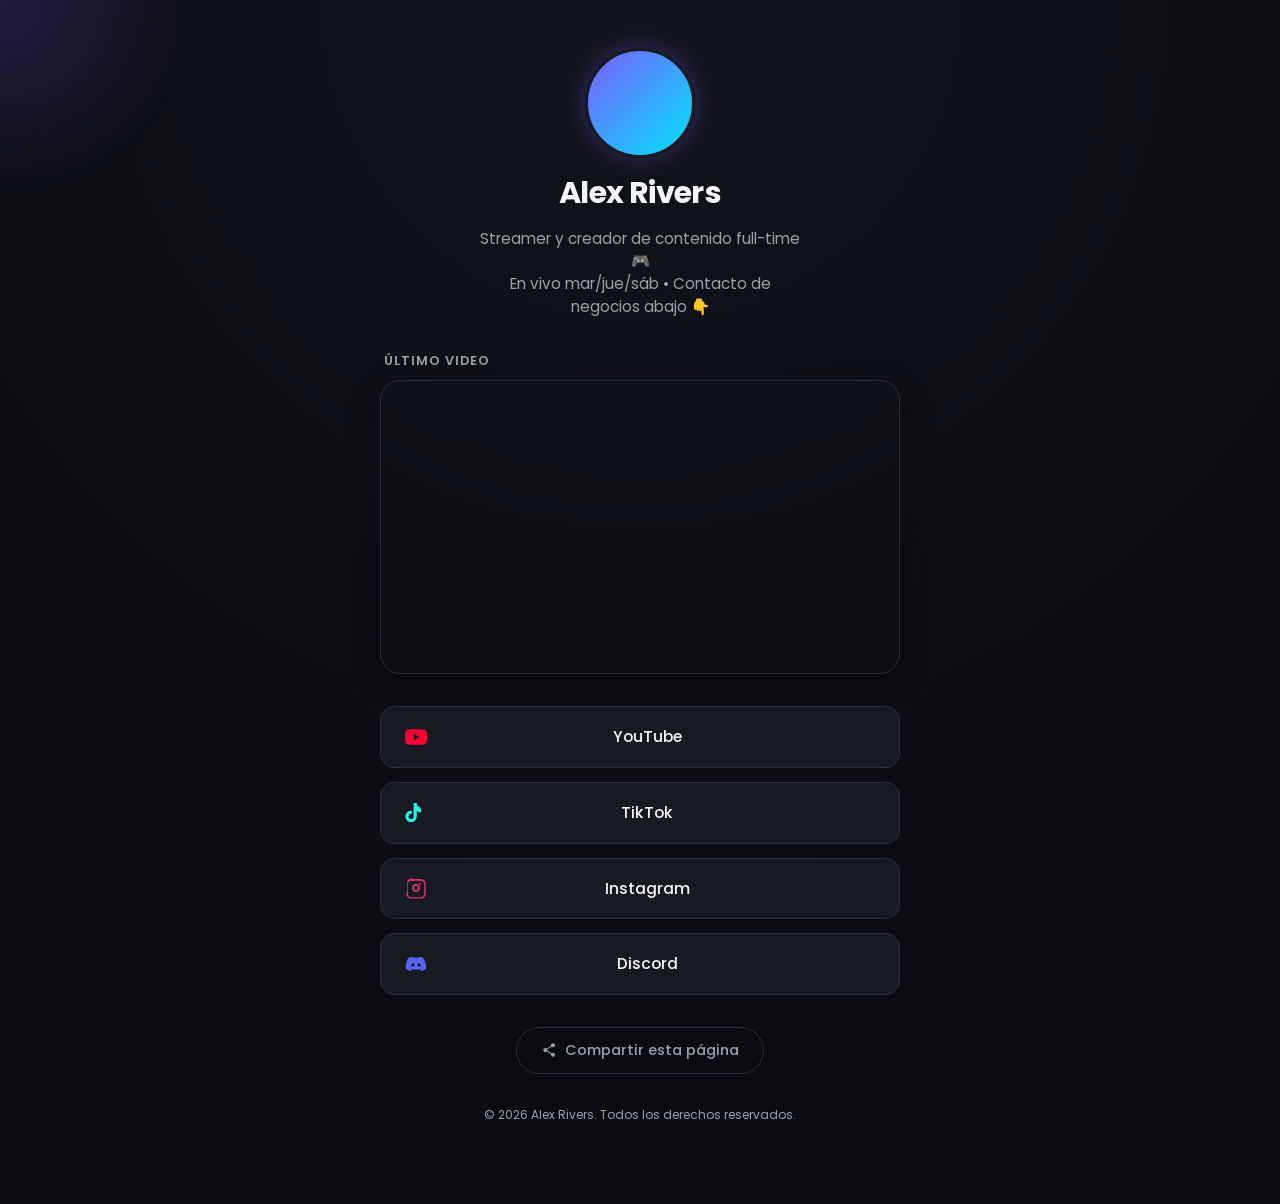
==== index.html @ 9f628b4d "Add files via upload" ====
<!DOCTYPE html>
<html lang="es">
<head>
  <meta charset="UTF-8">
  <meta name="viewport" content="width=device-width, initial-scale=1.0">
  <title>Alex Rivers | Links</title>

  <!-- Google Font: Poppins -->
  <link rel="preconnect" href="https://fonts.googleapis.com">
  <link rel="preconnect" href="https://fonts.gstatic.com" crossorigin>
  <link href="https://fonts.googleapis.com/css2?family=Poppins:wght@400;500;600;700&display=swap" rel="stylesheet">

  <link rel="stylesheet" href="style.css">
</head>
<body>

  <main class="page">
    <div class="glow-cursor" id="glowCursor"></div>

    <div class="container">

      <!-- ===== HEADER ===== -->
      <header class="profile">
        <!-- CAMBIAR: reemplazá el background-image de esta clase en el CSS (.profile-pic)
             o cambiá este div por <img src="tu-foto.jpg" alt="Alex Rivers"> -->
        <div class="profile-pic" role="img" aria-label="Foto de perfil"></div>

        <h1 class="username">Alex Rivers</h1>

        <p class="bio">
          Streamer y creador de contenido full-time 🎮 <br>
          En vivo mar/jue/sáb • Contacto de negocios abajo 👇
        </p>
      </header>

      <!-- ===== VIDEO DESTACADO ===== -->
      <section class="featured" aria-label="Video destacado">
        <h2 class="section-label">Último video</h2>
        <div class="video-wrapper">
          <!-- CAMBIAR: reemplazá el src por la URL real de YouTube embed,
               ej: https://www.youtube.com/embed/ID_DEL_VIDEO -->
          <iframe
            src="https://www.youtube.com/embed/dQw4w9WgXcQ"
            title="Video destacado"
            frameborder="0"
            allow="accelerometer; autoplay; clipboard-write; encrypted-media; gyroscope; picture-in-picture"
            allowfullscreen>
          </iframe>
        </div>
      </section>

      <!-- ===== BOTONES DE REDES SOCIALES ===== -->
      <nav class="links" aria-label="Redes sociales">

        <!-- CAMBIAR: reemplazá href="#" por las URLs reales de cada perfil -->
        <a href="#" class="link-btn link-youtube" target="_blank" rel="noopener noreferrer">
          <span class="icon">
            <svg viewBox="0 0 24 24" fill="currentColor"><path d="M23.5 6.2a3 3 0 0 0-2.1-2.1C19.5 3.5 12 3.5 12 3.5s-7.5 0-9.4.6A3 3 0 0 0 .5 6.2 31 31 0 0 0 0 12a31 31 0 0 0 .5 5.8 3 3 0 0 0 2.1 2.1c1.9.6 9.4.6 9.4.6s7.5 0 9.4-.6a3 3 0 0 0 2.1-2.1A31 31 0 0 0 24 12a31 31 0 0 0-.5-5.8ZM9.6 15.6V8.4L15.8 12l-6.2 3.6Z"/></svg>
          </span>
          <span class="link-text">YouTube</span>
        </a>

        <a href="#" class="link-btn link-tiktok" target="_blank" rel="noopener noreferrer">
          <span class="icon">
            <svg viewBox="0 0 24 24" fill="currentColor"><path d="M16.6 5.8a4.6 4.6 0 0 1-3.8-4.6h-3.4v14.6a2.8 2.8 0 1 1-2-2.7V9.7a6.2 6.2 0 1 0 5.4 6.1V9.9a7.9 7.9 0 0 0 4.6 1.5V8a4.6 4.6 0 0 1-.8-2.2Z"/></svg>
          </span>
          <span class="link-text">TikTok</span>
        </a>

        <a href="#" class="link-btn link-instagram" target="_blank" rel="noopener noreferrer">
          <span class="icon">
            <svg viewBox="0 0 24 24" fill="currentColor"><path d="M12 2.2c3.2 0 3.6 0 4.9.1 1.2.05 2.1.25 2.6.45.65.25 1.1.55 1.6 1.05.5.5.8.95 1.05 1.6.2.5.4 1.4.45 2.6.1 1.3.1 1.7.1 4.9s0 3.6-.1 4.9c-.05 1.2-.25 2.1-.45 2.6-.25.65-.55 1.1-1.05 1.6-.5.5-.95.8-1.6 1.05-.5.2-1.4.4-2.6.45-1.3.1-1.7.1-4.9.1s-3.6 0-4.9-.1c-1.2-.05-2.1-.25-2.6-.45-.65-.25-1.1-.55-1.6-1.05-.5-.5-.8-.95-1.05-1.6-.2-.5-.4-1.4-.45-2.6C2.2 15.6 2.2 15.2 2.2 12s0-3.6.1-4.9c.05-1.2.25-2.1.45-2.6.25-.65.55-1.1 1.05-1.6.5-.5.95-.8 1.6-1.05.5-.2 1.4-.4 2.6-.45C8.4 2.2 8.8 2.2 12 2.2Zm0 1.8c-3.15 0-3.52 0-4.76.1-1 .05-1.55.2-1.9.35-.48.18-.82.4-1.18.76-.36.36-.58.7-.76 1.18-.15.35-.3.9-.35 1.9-.1 1.24-.1 1.61-.1 4.76s0 3.52.1 4.76c.05 1 .2 1.55.35 1.9.18.48.4.82.76 1.18.36.36.7.58 1.18.76.35.15.9.3 1.9.35 1.24.1 1.61.1 4.76.1s3.52 0 4.76-.1c1-.05 1.55-.2 1.9-.35.48-.18.82-.4 1.18-.76.36-.36.58-.7.76-1.18.15-.35.3-.9.35-1.9.1-1.24.1-1.61.1-4.76s0-3.52-.1-4.76c-.05-1-.2-1.55-.35-1.9a3.1 3.1 0 0 0-.76-1.18 3.1 3.1 0 0 0-1.18-.76c-.35-.15-.9-.3-1.9-.35C15.52 4 15.15 4 12 4Zm0 3.7a4.3 4.3 0 1 1 0 8.6 4.3 4.3 0 0 1 0-8.6Zm0 1.8a2.5 2.5 0 1 0 0 5 2.5 2.5 0 0 0 0-5Zm5.5-2a1 1 0 1 1-2 0 1 1 0 0 1 2 0Z"/></svg>
          </span>
          <span class="link-text">Instagram</span>
        </a>

        <a href="#" class="link-btn link-discord" target="_blank" rel="noopener noreferrer">
          <span class="icon">
            <svg viewBox="0 0 24 24" fill="currentColor"><path d="M20.3 5.3A18 18 0 0 0 15.9 4c-.2.4-.4.9-.6 1.3a16.6 16.6 0 0 0-6.6 0A9 9 0 0 0 8.1 4a18 18 0 0 0-4.4 1.3C1.2 9.4.6 13.4 1 17.3a18.1 18.1 0 0 0 5.5 2.7c.4-.6.8-1.3 1.1-2a11.7 11.7 0 0 1-1.8-.9l.4-.3a12.9 12.9 0 0 0 11.6 0l.4.3c-.6.3-1.2.6-1.8.9.3.7.7 1.4 1.1 2a18 18 0 0 0 5.5-2.7c.5-4.5-.7-8.5-3.7-12ZM8.7 14.8c-.9 0-1.6-.8-1.6-1.8s.7-1.8 1.6-1.8 1.6.8 1.6 1.8-.7 1.8-1.6 1.8Zm6.6 0c-.9 0-1.6-.8-1.6-1.8s.7-1.8 1.6-1.8 1.6.8 1.6 1.8-.7 1.8-1.6 1.8Z"/></svg>
          </span>
          <span class="link-text">Discord</span>
        </a>

        <!-- CAMBIAR: duplicá un bloque .link-btn para agregar más plataformas
             (Twitch, Twitter/X, Kick, etc.) -->

      </nav>

      <!-- ===== BOTÓN DE COMPARTIR ===== -->
      <button id="shareBtn" class="share-btn" type="button">
        <span class="icon">
          <svg viewBox="0 0 24 24" fill="currentColor"><path d="M18 16.1c-.8 0-1.4.3-2 .8l-6.6-3.9c.1-.3.1-.6.1-1s0-.7-.1-1L16 7.1c.5.5 1.2.8 2 .8a3 3 0 1 0-3-3c0 .3 0 .7.1 1L8.5 9.8a3 3 0 1 0 0 4.4l6.6 3.9c0 .3-.1.6-.1.9a3 3 0 1 0 3-3Z"/></svg>
        </span>
        Compartir esta página
      </button>

      <!-- Mensaje de confirmación (toast), se muestra con JS -->
      <div id="toast" class="toast" role="status" aria-live="polite">¡Enlace copiado! 🔗</div>

      <footer class="footer">
        <p>&copy; <span id="year"></span> Alex Rivers. Todos los derechos reservados.</p>
      </footer>

    </div>
  </main>

  <script src="script.js"></script>
</body>
</html>
---- style.css ----
/* =========================================
   1. RESET Y BASE
   ========================================= */
* {
  margin: 0;
  padding: 0;
  box-sizing: border-box;
}

:root {
  /* CAMBIAR: paleta de colores principal — editá esto para retemátizar toda la página */
  --bg-color: #0d0f14;
  --bg-gradient-1: #12141c;
  --bg-gradient-2: #0a0c11;
  --surface: #171a23;
  --surface-hover: #1e222e;
  --border-color: #2a2e3a;

  --text-primary: #f5f6fa;
  --text-secondary: #9aa0ae;

  --accent: #7c5cff;       /* acento principal (glow, botones, links) */
  --accent-2: #00e5ff;     /* acento secundario para gradientes */

  --youtube: #ff0033;
  --tiktok: #25f4ee;
  --instagram: #e1306c;
  --discord: #5865f2;

  --radius-lg: 20px;
  --radius-md: 14px;
  --radius-full: 999px;

  --shadow-glow: 0 0 25px rgba(124, 92, 255, 0.35);
}

body {
  font-family: 'Poppins', -apple-system, BlinkMacSystemFont, sans-serif;
  background: radial-gradient(circle at top, var(--bg-gradient-1), var(--bg-gradient-2) 70%);
  color: var(--text-primary);
  min-height: 100vh;
  line-height: 1.5;
  -webkit-font-smoothing: antialiased;
}

/* =========================================
   2. LAYOUT
   ========================================= */
.page {
  position: relative;
  display: flex;
  justify-content: center;
  padding: 48px 16px 80px;
  overflow-x: hidden;
}

.container {
  width: 100%;
  max-width: 480px;
  display: flex;
  flex-direction: column;
  align-items: center;
  gap: 32px;
  z-index: 1;
}

/* Glow suave que sigue al mouse (escritorio) — creado en JS */
.glow-cursor {
  position: fixed;
  top: 0;
  left: 0;
  width: 400px;
  height: 400px;
  border-radius: 50%;
  background: radial-gradient(circle, rgba(124, 92, 255, 0.18), transparent 70%);
  pointer-events: none;
  transform: translate(-50%, -50%);
  transition: opacity 0.3s ease;
  z-index: 0;
}

/* =========================================
   3. HEADER / PERFIL
   ========================================= */
.profile {
  display: flex;
  flex-direction: column;
  align-items: center;
  text-align: center;
  gap: 12px;
}

.profile-pic {
  width: 110px;
  height: 110px;
  border-radius: 50%;
  /* CAMBIAR: reemplazar por background-image: url('tu-foto.jpg'); background-size: cover; */
  background: linear-gradient(135deg, var(--accent), var(--accent-2));
  background-size: cover;
  background-position: center;
  border: 3px solid var(--surface);
  box-shadow: var(--shadow-glow);
}

.username {
  font-size: 1.6rem;
  font-weight: 700;
  letter-spacing: -0.02em;
}

.bio {
  color: var(--text-secondary);
  font-size: 0.95rem;
  max-width: 320px;
}

/* =========================================
   4. VIDEO DESTACADO
   ========================================= */
.featured {
  width: 100%;
  display: flex;
  flex-direction: column;
  gap: 10px;
}

.section-label {
  font-size: 0.8rem;
  font-weight: 600;
  text-transform: uppercase;
  letter-spacing: 0.08em;
  color: var(--text-secondary);
  padding-left: 4px;
}

.video-wrapper {
  position: relative;
  width: 100%;
  padding-top: 56.25%; /* relación de aspecto 16:9 */
  border-radius: var(--radius-lg);
  overflow: hidden;
  border: 1px solid var(--border-color);
  box-shadow: 0 10px 30px rgba(0, 0, 0, 0.4);
}

.video-wrapper iframe {
  position: absolute;
  top: 0;
  left: 0;
  width: 100%;
  height: 100%;
  border: 0;
}

/* =========================================
   5. BOTONES DE LINKS
   ========================================= */
.links {
  width: 100%;
  display: flex;
  flex-direction: column;
  gap: 14px;
}

.link-btn {
  position: relative;
  display: flex;
  align-items: center;
  gap: 14px;
  width: 100%;
  padding: 16px 20px;
  background: var(--surface);
  border: 1px solid var(--border-color);
  border-radius: var(--radius-md);
  color: var(--text-primary);
  text-decoration: none;
  font-weight: 500;
  font-size: 0.98rem;
  overflow: hidden;
  transition: transform 0.25s ease, box-shadow 0.25s ease, background 0.25s ease, border-color 0.25s ease;
}

.link-btn .icon {
  width: 22px;
  height: 22px;
  flex-shrink: 0;
  display: flex;
}

.link-btn .icon svg {
  width: 100%;
  height: 100%;
}

.link-text {
  flex: 1;
  text-align: center;
  margin-right: 22px; /* compensa el ancho del ícono para centrar el texto */
}

/* Animación al pasar el mouse: elevación, escala y glow */
.link-btn:hover,
.link-btn:focus-visible {
  transform: translateY(-3px) scale(1.02);
  background: var(--surface-hover);
}

/* Colores por plataforma al hacer hover — CAMBIAR los valores hex en :root arriba */
.link-youtube:hover   { border-color: var(--youtube);   box-shadow: 0 0 20px rgba(255, 0, 51, 0.35); }
.link-tiktok:hover    { border-color: var(--tiktok);    box-shadow: 0 0 20px rgba(37, 244, 238, 0.3); }
.link-instagram:hover { border-color: var(--instagram); box-shadow: 0 0 20px rgba(225, 48, 108, 0.35); }
.link-discord:hover   { border-color: var(--discord);   box-shadow: 0 0 20px rgba(88, 101, 242, 0.35); }

.link-youtube   .icon { color: var(--youtube); }
.link-tiktok    .icon { color: var(--tiktok); }
.link-instagram .icon { color: var(--instagram); }
.link-discord   .icon { color: var(--discord); }

/* =========================================
   6. BOTÓN DE COMPARTIR
   ========================================= */
.share-btn {
  display: flex;
  align-items: center;
  justify-content: center;
  gap: 8px;
  padding: 12px 24px;
  background: transparent;
  border: 1px solid var(--border-color);
  border-radius: var(--radius-full);
  color: var(--text-secondary);
  font-family: inherit;
  font-size: 0.9rem;
  font-weight: 500;
  cursor: pointer;
  transition: all 0.25s ease;
}

.share-btn .icon {
  width: 16px;
  height: 16px;
}

.share-btn:hover {
  color: var(--text-primary);
  border-color: var(--accent);
  box-shadow: 0 0 15px rgba(124, 92, 255, 0.25);
  transform: scale(1.03);
}

.share-btn:active {
  transform: scale(0.97);
}

/* =========================================
   7. TOAST (confirmación de copiado)
   ========================================= */
.toast {
  position: fixed;
  bottom: 24px;
  left: 50%;
  transform: translateX(-50%) translateY(20px);
  background: var(--accent);
  color: #fff;
  padding: 12px 22px;
  border-radius: var(--radius-full);
  font-size: 0.9rem;
  font-weight: 500;
  opacity: 0;
  pointer-events: none;
  transition: opacity 0.3s ease, transform 0.3s ease;
  box-shadow: var(--shadow-glow);
  z-index: 10;
}

.toast.show {
  opacity: 1;
  transform: translateX(-50%) translateY(0);
}

/* =========================================
   8. FOOTER
   ========================================= */
.footer {
  color: var(--text-secondary);
  font-size: 0.75rem;
  text-align: center;
}

/* =========================================
   9. RESPONSIVE — mejoras para escritorio
   ========================================= */
@media (min-width: 640px) {
  .container {
    max-width: 520px;
  }

  .username {
    font-size: 1.9rem;
  }

  .link-btn {
    padding: 18px 24px;
  }
}

/* Reducir animaciones para usuarios que lo prefieran */
@media (prefers-reduced-motion: reduce) {
  * {
    transition: none !important;
  }
}
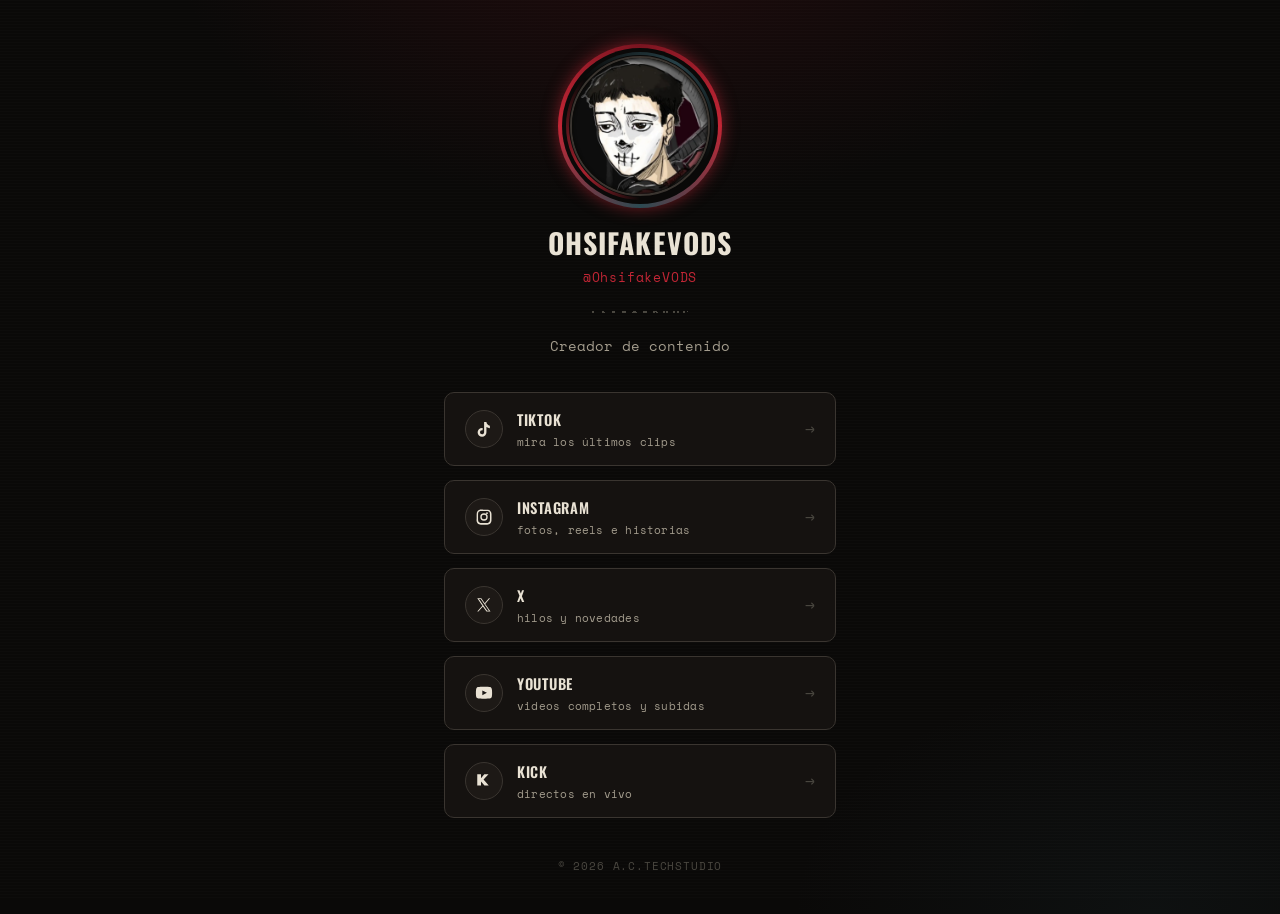
==== commit ac0d05ba: "Add files via upload" ====
--- a/index.html
+++ b/index.html
@@ -1,109 +1,103 @@
 <!DOCTYPE html>
 <html lang="es">
 <head>
-  <meta charset="UTF-8">
-  <meta name="viewport" content="width=device-width, initial-scale=1.0">
-  <title>Alex Rivers | Links</title>
-
-  <!-- Google Font: Poppins -->
-  <link rel="preconnect" href="https://fonts.googleapis.com">
-  <link rel="preconnect" href="https://fonts.gstatic.com" crossorigin>
-  <link href="https://fonts.googleapis.com/css2?family=Poppins:wght@400;500;600;700&display=swap" rel="stylesheet">
-
-  <link rel="stylesheet" href="style.css">
+<meta charset="UTF-8">
+<meta name="viewport" content="width=device-width, initial-scale=1.0">
+<title>Creador — Enlaces</title>
+<link rel="preconnect" href="https://fonts.googleapis.com">
+<link rel="preconnect" href="https://fonts.gstatic.com" crossorigin>
+<link href="https://fonts.googleapis.com/css2?family=Oswald:wght@500;600;700&family=Space+Mono:wght@400;700&display=swap" rel="stylesheet">
+<link rel="stylesheet" href="styles.css">
 </head>
 <body>
 
-  <main class="page">
-    <div class="glow-cursor" id="glowCursor"></div>
+<div class="page">
 
-    <div class="container">
+  <div class="avatar-wrap">
+    <div class="avatar-ring"></div>
+    <div class="avatar-ring avatar-ring--reverse"></div>
+    <div class="avatar">
+      <!-- LOGO: reemplaza logo.jpg por el nombre/ruta de tu propia imagen -->
+      <img src="descarga.jpg" alt="Logo de perfil">
+    </div>
+  </div>
 
-      <!-- ===== HEADER ===== -->
-      <header class="profile">
-        <!-- CAMBIAR: reemplazá el background-image de esta clase en el CSS (.profile-pic)
-             o cambiá este div por <img src="tu-foto.jpg" alt="Alex Rivers"> -->
-        <div class="profile-pic" role="img" aria-label="Foto de perfil"></div>
+  <h1 class="name">OhsifakeVODS</h1>
+  <p class="handle">@OhsifakeVODS</p>
 
-        <h1 class="username">Alex Rivers</h1>
+  <div class="stitch-divider"></div>
 
-        <p class="bio">
-          Streamer y creador de contenido full-time 🎮 <br>
-          En vivo mar/jue/sáb • Contacto de negocios abajo 👇
-        </p>
-      </header>
+  <!-- EDITA AQUÍ EL TEXTO DE TU BIO -->
+  <p class="bio">Creador de contenido </p>
 
-      <!-- ===== VIDEO DESTACADO ===== -->
-      <section class="featured" aria-label="Video destacado">
-        <h2 class="section-label">Último video</h2>
-        <div class="video-wrapper">
-          <!-- CAMBIAR: reemplazá el src por la URL real de YouTube embed,
-               ej: https://www.youtube.com/embed/ID_DEL_VIDEO -->
-          <iframe
-            src="https://www.youtube.com/embed/dQw4w9WgXcQ"
-            title="Video destacado"
-            frameborder="0"
-            allow="accelerometer; autoplay; clipboard-write; encrypted-media; gyroscope; picture-in-picture"
-            allowfullscreen>
-          </iframe>
-        </div>
-      </section>
+  <div class="links">
 
-      <!-- ===== BOTONES DE REDES SOCIALES ===== -->
-      <nav class="links" aria-label="Redes sociales">
+    <!-- TIKTOK — pega tu URL de TikTok en el href de abajo -->
+    <a class="link-btn" data-platform="tiktok" href="https://www.tiktok.com/@ohsifake" target="_blank" rel="noopener">
+      <span class="link-icon">
+        <svg viewBox="0 0 24 24"><path d="M16.6 5.82c-.87-.85-1.35-2.02-1.35-3.29h-3.1v13.8c0 1.53-1.24 2.77-2.77 2.77a2.77 2.77 0 0 1 0-5.54c.29 0 .56.04.82.12V10.6a5.9 5.9 0 0 0-.82-.06 5.87 5.87 0 1 0 5.87 5.87V9.4a7.9 7.9 0 0 0 4.6 1.47V7.77a4.85 4.85 0 0 1-3.25-1.95z"/></svg>
+      </span>
+      <span>
+        <span class="link-label">TikTok</span>
+        <span class="link-sub">mira los últimos clips</span>
+      </span>
+      <span class="link-arrow">&#8594;</span>
+    </a>
 
-        <!-- CAMBIAR: reemplazá href="#" por las URLs reales de cada perfil -->
-        <a href="#" class="link-btn link-youtube" target="_blank" rel="noopener noreferrer">
-          <span class="icon">
-            <svg viewBox="0 0 24 24" fill="currentColor"><path d="M23.5 6.2a3 3 0 0 0-2.1-2.1C19.5 3.5 12 3.5 12 3.5s-7.5 0-9.4.6A3 3 0 0 0 .5 6.2 31 31 0 0 0 0 12a31 31 0 0 0 .5 5.8 3 3 0 0 0 2.1 2.1c1.9.6 9.4.6 9.4.6s7.5 0 9.4-.6a3 3 0 0 0 2.1-2.1A31 31 0 0 0 24 12a31 31 0 0 0-.5-5.8ZM9.6 15.6V8.4L15.8 12l-6.2 3.6Z"/></svg>
-          </span>
-          <span class="link-text">YouTube</span>
-        </a>
+    <!-- INSTAGRAM — pega tu URL de Instagram en el href de abajo -->
+    <a class="link-btn" data-platform="instagram" href="https://www.instagram.com/ohsifacu" target="_blank" rel="noopener">
+      <span class="link-icon">
+        <svg viewBox="0 0 24 24"><path d="M12 2.2c2.72 0 3.05.01 4.12.06 1.07.05 1.8.22 2.44.47.66.26 1.22.6 1.77 1.16.55.55.9 1.11 1.16 1.77.25.63.42 1.36.47 2.44.05 1.07.06 1.4.06 4.12s-.01 3.05-.06 4.12c-.05 1.07-.22 1.8-.47 2.44a4.92 4.92 0 0 1-1.16 1.77 4.92 4.92 0 0 1-1.77 1.16c-.63.25-1.36.42-2.44.47-1.07.05-1.4.06-4.12.06s-3.05-.01-4.12-.06c-1.07-.05-1.8-.22-2.44-.47a4.92 4.92 0 0 1-1.77-1.16 4.92 4.92 0 0 1-1.16-1.77c-.25-.63-.42-1.36-.47-2.44C2.21 15.05 2.2 14.72 2.2 12s.01-3.05.06-4.12c.05-1.07.22-1.8.47-2.44.26-.66.6-1.22 1.16-1.77a4.92 4.92 0 0 1 1.77-1.16c.63-.25 1.36-.42 2.44-.47C8.95 2.21 9.28 2.2 12 2.2zm0 1.8c-2.67 0-2.99.01-4.04.06-.92.04-1.42.19-1.75.32-.44.17-.75.37-1.08.7-.33.33-.53.64-.7 1.08-.13.33-.28.83-.32 1.75-.05 1.05-.06 1.37-.06 4.04s.01 2.99.06 4.04c.04.92.19 1.42.32 1.75.17.44.37.75.7 1.08.33.33.64.53 1.08.7.33.13.83.28 1.75.32 1.05.05 1.37.06 4.04.06s2.99-.01 4.04-.06c.92-.04 1.42-.19 1.75-.32.44-.17.75-.37 1.08-.7.33-.33.53-.64.7-1.08.13-.33.28-.83.32-1.75.05-1.05.06-1.37.06-4.04s-.01-2.99-.06-4.04c-.04-.92-.19-1.42-.32-1.75a2.9 2.9 0 0 0-.7-1.08 2.9 2.9 0 0 0-1.08-.7c-.33-.13-.83-.28-1.75-.32-1.05-.05-1.37-.06-4.04-.06zm0 3.06a4.94 4.94 0 1 1 0 9.88 4.94 4.94 0 0 1 0-9.88zm0 1.8a3.14 3.14 0 1 0 0 6.28 3.14 3.14 0 0 0 0-6.28zm5.14-1.98a1.15 1.15 0 1 1-2.3 0 1.15 1.15 0 0 1 2.3 0z"/></svg>
+      </span>
+      <span>
+        <span class="link-label">Instagram</span>
+        <span class="link-sub">fotos, reels e historias</span>
+      </span>
+      <span class="link-arrow">&#8594;</span>
+    </a>
 
-        <a href="#" class="link-btn link-tiktok" target="_blank" rel="noopener noreferrer">
-          <span class="icon">
-            <svg viewBox="0 0 24 24" fill="currentColor"><path d="M16.6 5.8a4.6 4.6 0 0 1-3.8-4.6h-3.4v14.6a2.8 2.8 0 1 1-2-2.7V9.7a6.2 6.2 0 1 0 5.4 6.1V9.9a7.9 7.9 0 0 0 4.6 1.5V8a4.6 4.6 0 0 1-.8-2.2Z"/></svg>
-          </span>
-          <span class="link-text">TikTok</span>
-        </a>
+    <!-- X (TWITTER) — pega tu URL de X en el href de abajo -->
+    <a class="link-btn" data-platform="x" href="https://x.com/ohsifacu" target="_blank" rel="noopener">
+      <span class="link-icon">
+        <svg viewBox="0 0 24 24"><path d="M13.6 10.53 20.1 3h-1.54l-5.64 6.54L8.42 3H3l6.82 9.94L3 20.8h1.54l5.96-6.9 4.76 6.9h5.42l-7.08-10.27zm-2.11 2.45-.69-.99L5.3 4.1h2.37l4.44 6.35.69.99 5.77 8.25h-2.37l-4.71-6.7z"/></svg>
+      </span>
+      <span>
+        <span class="link-label">X</span>
+        <span class="link-sub">hilos y novedades</span>
+      </span>
+      <span class="link-arrow">&#8594;</span>
+    </a>
 
-        <a href="#" class="link-btn link-instagram" target="_blank" rel="noopener noreferrer">
-          <span class="icon">
-            <svg viewBox="0 0 24 24" fill="currentColor"><path d="M12 2.2c3.2 0 3.6 0 4.9.1 1.2.05 2.1.25 2.6.45.65.25 1.1.55 1.6 1.05.5.5.8.95 1.05 1.6.2.5.4 1.4.45 2.6.1 1.3.1 1.7.1 4.9s0 3.6-.1 4.9c-.05 1.2-.25 2.1-.45 2.6-.25.65-.55 1.1-1.05 1.6-.5.5-.95.8-1.6 1.05-.5.2-1.4.4-2.6.45-1.3.1-1.7.1-4.9.1s-3.6 0-4.9-.1c-1.2-.05-2.1-.25-2.6-.45-.65-.25-1.1-.55-1.6-1.05-.5-.5-.8-.95-1.05-1.6-.2-.5-.4-1.4-.45-2.6C2.2 15.6 2.2 15.2 2.2 12s0-3.6.1-4.9c.05-1.2.25-2.1.45-2.6.25-.65.55-1.1 1.05-1.6.5-.5.95-.8 1.6-1.05.5-.2 1.4-.4 2.6-.45C8.4 2.2 8.8 2.2 12 2.2Zm0 1.8c-3.15 0-3.52 0-4.76.1-1 .05-1.55.2-1.9.35-.48.18-.82.4-1.18.76-.36.36-.58.7-.76 1.18-.15.35-.3.9-.35 1.9-.1 1.24-.1 1.61-.1 4.76s0 3.52.1 4.76c.05 1 .2 1.55.35 1.9.18.48.4.82.76 1.18.36.36.7.58 1.18.76.35.15.9.3 1.9.35 1.24.1 1.61.1 4.76.1s3.52 0 4.76-.1c1-.05 1.55-.2 1.9-.35.48-.18.82-.4 1.18-.76.36-.36.58-.7.76-1.18.15-.35.3-.9.35-1.9.1-1.24.1-1.61.1-4.76s0-3.52-.1-4.76c-.05-1-.2-1.55-.35-1.9a3.1 3.1 0 0 0-.76-1.18 3.1 3.1 0 0 0-1.18-.76c-.35-.15-.9-.3-1.9-.35C15.52 4 15.15 4 12 4Zm0 3.7a4.3 4.3 0 1 1 0 8.6 4.3 4.3 0 0 1 0-8.6Zm0 1.8a2.5 2.5 0 1 0 0 5 2.5 2.5 0 0 0 0-5Zm5.5-2a1 1 0 1 1-2 0 1 1 0 0 1 2 0Z"/></svg>
-          </span>
-          <span class="link-text">Instagram</span>
-        </a>
+    <!-- YOUTUBE — pega tu URL de YouTube en el href de abajo -->
+    <a class="link-btn" data-platform="youtube" href="https://www.youtube.com/@OhsifakeVODS" target="_blank" rel="noopener">
+      <span class="link-icon">
+        <svg viewBox="0 0 24 24"><path d="M22.5 7.2s-.22-1.56-.9-2.25c-.86-.9-1.83-.9-2.27-.96C16.2 3.7 12 3.7 12 3.7h-.01s-4.2 0-7.33.29c-.44.06-1.4.06-2.27.96-.68.69-.9 2.25-.9 2.25S1.2 9.03 1.2 10.86v1.7c0 1.83.29 3.66.29 3.66s.22 1.56.9 2.25c.86.9 1.99.87 2.5.97 1.8.17 7.11.28 7.11.28s4.2-.01 7.33-.29c.44-.05 1.4-.06 2.27-.96.68-.69.9-2.25.9-2.25s.29-1.83.29-3.66v-1.7c0-1.83-.29-3.66-.29-3.66zM9.75 14.98v-6.4l6.15 3.21z"/></svg>
+      </span>
+      <span>
+        <span class="link-label">YouTube</span>
+        <span class="link-sub">videos completos y subidas</span>
+      </span>
+      <span class="link-arrow">&#8594;</span>
+    </a>
 
-        <a href="#" class="link-btn link-discord" target="_blank" rel="noopener noreferrer">
-          <span class="icon">
-            <svg viewBox="0 0 24 24" fill="currentColor"><path d="M20.3 5.3A18 18 0 0 0 15.9 4c-.2.4-.4.9-.6 1.3a16.6 16.6 0 0 0-6.6 0A9 9 0 0 0 8.1 4a18 18 0 0 0-4.4 1.3C1.2 9.4.6 13.4 1 17.3a18.1 18.1 0 0 0 5.5 2.7c.4-.6.8-1.3 1.1-2a11.7 11.7 0 0 1-1.8-.9l.4-.3a12.9 12.9 0 0 0 11.6 0l.4.3c-.6.3-1.2.6-1.8.9.3.7.7 1.4 1.1 2a18 18 0 0 0 5.5-2.7c.5-4.5-.7-8.5-3.7-12ZM8.7 14.8c-.9 0-1.6-.8-1.6-1.8s.7-1.8 1.6-1.8 1.6.8 1.6 1.8-.7 1.8-1.6 1.8Zm6.6 0c-.9 0-1.6-.8-1.6-1.8s.7-1.8 1.6-1.8 1.6.8 1.6 1.8-.7 1.8-1.6 1.8Z"/></svg>
-          </span>
-          <span class="link-text">Discord</span>
-        </a>
+    <!-- KICK — pega tu URL del canal de Kick en el href de abajo -->
+    <a class="link-btn" data-platform="kick" href="https://kick.com/ohsifake" target="_blank" rel="noopener">
+      <span class="link-icon">
+        <svg viewBox="0 0 24 24"><path d="M3 3h5v5.2L12.4 3H18l-6.6 7 6.9 8H12.6l-4.6-5.5V18H3V3z"/></svg>
+      </span>
+      <span>
+        <span class="link-label">Kick</span>
+        <span class="link-sub">directos en vivo</span>
+      </span>
+      <span class="link-arrow">&#8594;</span>
+    </a>
 
-        <!-- CAMBIAR: duplicá un bloque .link-btn para agregar más plataformas
-             (Twitch, Twitter/X, Kick, etc.) -->
+  </div>
 
-      </nav>
+  <p class="footer">&copy; <span id="year"></span> a.c.Techstudio</p>
 
-      <!-- ===== BOTÓN DE COMPARTIR ===== -->
-      <button id="shareBtn" class="share-btn" type="button">
-        <span class="icon">
-          <svg viewBox="0 0 24 24" fill="currentColor"><path d="M18 16.1c-.8 0-1.4.3-2 .8l-6.6-3.9c.1-.3.1-.6.1-1s0-.7-.1-1L16 7.1c.5.5 1.2.8 2 .8a3 3 0 1 0-3-3c0 .3 0 .7.1 1L8.5 9.8a3 3 0 1 0 0 4.4l6.6 3.9c0 .3-.1.6-.1.9a3 3 0 1 0 3-3Z"/></svg>
-        </span>
-        Compartir esta página
-      </button>
+</div>
 
-      <!-- Mensaje de confirmación (toast), se muestra con JS -->
-      <div id="toast" class="toast" role="status" aria-live="polite">¡Enlace copiado! 🔗</div>
-
-      <footer class="footer">
-        <p>&copy; <span id="year"></span> Alex Rivers. Todos los derechos reservados.</p>
-      </footer>
-
-    </div>
-  </main>
-
-  <script src="script.js"></script>
+<script src="script.js"></script>
 </body>
 </html>
--- a/styles.css
+++ b/styles.css
@@ -0,0 +1,346 @@
+/* ---- Tokens de diseño, extraídos de la paleta del logo ---- */
+:root{
+  --black:        #0a0908;
+  --charcoal:      #151210;
+  --charcoal-2:    #1d1916;
+  --bone:          #e9e2d4;
+  --bone-dim:      #a39c8d;
+  --blood:         #7a1420;
+  --blood-bright:  #c22635;
+  --steel:         #4a4740;
+  --teal-hint:     #2c4a52;
+  --stitch:        #3a3530;
+}
+
+*{ margin:0; padding:0; box-sizing:border-box; }
+
+html, body{
+  min-height:100%;
+  background: var(--black);
+}
+
+body{
+  font-family:'Space Mono', monospace;
+  color: var(--bone);
+  display:flex;
+  justify-content:center;
+  /* viñeta sutil + resplandor radial, hace eco del fondo oscuro del logo */
+  background:
+    radial-gradient(ellipse 800px 500px at 50% -10%, rgba(122,20,32,0.20), transparent 60%),
+    radial-gradient(ellipse 600px 400px at 90% 100%, rgba(44,74,82,0.12), transparent 60%),
+    var(--black);
+  overflow-x:hidden;
+}
+
+/* textura sutil de líneas de escaneo, como una señal de transmisión desgastada */
+body::before{
+  content:"";
+  position:fixed; inset:0;
+  pointer-events:none;
+  background: repeating-linear-gradient(
+    to bottom,
+    rgba(255,255,255,0.015) 0px,
+    rgba(255,255,255,0.015) 1px,
+    transparent 1px,
+    transparent 3px
+  );
+  z-index: 1;
+}
+
+.page{
+  width:100%;
+  max-width:440px;
+  padding: 56px 24px 40px;
+  position:relative;
+  z-index: 2;
+}
+
+/* ---------------- Avatar ---------------- */
+
+.avatar-wrap{
+  width:140px;
+  height:140px;
+  margin: 0 auto 26px;
+  position:relative;
+}
+
+/* anillo 1: gradiente cónico girando en sentido horario */
+.avatar-ring{
+  position:absolute;
+  inset:-12px;
+  border-radius:60%;
+  background: conic-gradient(
+    from 0deg,
+    var(--blood) 0deg,
+    var(--blood-bright) 90deg,
+    var(--teal-hint) 180deg,
+    var(--blood-bright) 270deg,
+    var(--blood) 360deg
+  );
+  animation: spin-cw 3.4s linear infinite;
+  filter: drop-shadow(0 0 8px rgba(194,38,53,0.55));
+}
+.avatar-ring::before{
+  content:"";
+  position:absolute;
+  inset:4px;
+  border-radius:50%;
+  background: var(--black);
+}
+
+/* anillo 2: más fino, gira en sentido contrario y a otra velocidad */
+.avatar-ring--reverse{
+  inset:-4px;
+  background: conic-gradient(
+    from 180deg,
+    transparent 0deg,
+    var(--blood-bright) 50deg,
+    transparent 130deg,
+    var(--teal-hint) 210deg,
+    transparent 300deg,
+    transparent 360deg
+  );
+  animation: spin-ccw 2.1s linear infinite;
+  filter: blur(0.5px);
+  opacity: 0.85;
+}
+.avatar-ring--reverse::before{
+  content:"";
+  position:absolute;
+  inset:3px;
+  border-radius:50%;
+  background: var(--black);
+}
+
+@keyframes spin-cw{
+  from{ transform: rotate(0deg); }
+  to{ transform: rotate(360deg); }
+}
+@keyframes spin-ccw{
+  from{ transform: rotate(360deg); }
+  to{ transform: rotate(0deg); }
+}
+
+.avatar{
+  position:relative;
+  z-index:2;
+  width:100%;
+  height:100%;
+  border-radius:50%;
+  overflow:hidden;
+  background: var(--charcoal-2);
+  border: 2px solid var(--stitch);
+  animation: avatar-motion 4s ease-in-out infinite;
+}
+
+.avatar img{
+  width:100%;
+  height:100%;
+  object-fit:cover;
+  display:block;
+}
+
+/* latido doble + un breve "glitch" al final del ciclo: mucho más llamativo que un simple flotar */
+@keyframes avatar-motion{
+  0%   { transform: scale(1)     translate(0,0);     filter:none; box-shadow: 0 0 0 0 rgba(194,38,53,0); }
+  8%   { transform: scale(1.07)  translate(0,0);     filter:none; box-shadow: 0 0 28px 6px rgba(194,38,53,0.5); }
+  16%  { transform: scale(1)     translate(0,0);     filter:none; box-shadow: 0 0 0 0 rgba(194,38,53,0); }
+  50%  { transform: scale(1)     translate(0,0);     filter:none; box-shadow: 0 0 0 0 rgba(194,38,53,0); }
+  58%  { transform: scale(1.07)  translate(0,0);     filter:none; box-shadow: 0 0 28px 6px rgba(194,38,53,0.5); }
+  66%  { transform: scale(1)     translate(0,0);     filter:none; box-shadow: 0 0 0 0 rgba(194,38,53,0); }
+  90%  { transform: scale(1)     translate(0,0);     filter:none; }
+  91%  { transform: scale(1)     translate(-3px,2px); filter: hue-rotate(25deg) saturate(1.6) brightness(1.2); }
+  92%  { transform: scale(1)     translate(3px,-2px); filter:none; }
+  93%  { transform: scale(1)     translate(-2px,1px); filter: hue-rotate(-20deg); }
+  94%  { transform: scale(1)     translate(0,0);      filter:none; }
+  100% { transform: scale(1)     translate(0,0);      filter:none; box-shadow: 0 0 0 0 rgba(194,38,53,0); }
+}
+
+/* ---------------- Nombre + bio ---------------- */
+
+.name{
+  font-family:'Oswald', sans-serif;
+  font-weight:700;
+  font-size: 28px;
+  letter-spacing: 0.04em;
+  text-transform: uppercase;
+  text-align:center;
+  color: var(--bone);
+}
+
+.handle{
+  text-align:center;
+  font-size:13px;
+  color: var(--blood-bright);
+  letter-spacing: 0.06em;
+  margin-top:4px;
+}
+
+/* divisor de puntadas — hace referencia a la boca cosida del logo */
+.stitch-divider{
+  width: 96px;
+  height: 14px;
+  margin: 18px auto 16px;
+  background-image: repeating-linear-gradient(
+    100deg,
+    var(--steel) 0px, var(--steel) 2px,
+    transparent 2px, transparent 10px
+  );
+  background-position: center;
+  background-repeat: no-repeat;
+  background-size: 100% 2px;
+  position: relative;
+}
+.stitch-divider::before{
+  content:"";
+  position:absolute;
+  top:0; bottom:0; left:0; right:0;
+  background-image: repeating-linear-gradient(
+    70deg,
+    var(--steel) 0px, var(--steel) 2px,
+    transparent 2px, transparent 10px
+  );
+  background-position: center;
+  background-repeat: no-repeat;
+  background-size: 100% 2px;
+}
+
+.bio{
+  text-align:center;
+  font-size:13.5px;
+  line-height:1.7;
+  color: var(--bone-dim);
+  max-width: 340px;
+  margin: 0 auto 34px;
+}
+
+/* ---------------- Botones de enlace ---------------- */
+
+.links{
+  display:flex;
+  flex-direction:column;
+  gap:14px;
+}
+
+.link-btn{
+  position:relative;
+  display:flex;
+  align-items:center;
+  gap:14px;
+  padding: 15px 20px;
+  background: var(--charcoal);
+  border: 1px solid var(--stitch);
+  border-radius: 10px;
+  text-decoration:none;
+  color: var(--bone);
+  overflow:hidden;
+  isolation:isolate;
+  transition: transform 0.25s cubic-bezier(.2,.9,.3,1.3), border-color 0.25s ease, box-shadow 0.3s ease;
+}
+
+.link-btn::before{
+  /* barrido de brillo al pasar el cursor */
+  content:"";
+  position:absolute;
+  inset:0;
+  background: linear-gradient(120deg, transparent 0%, rgba(233,226,212,0.06) 45%, transparent 55%);
+  transform: translateX(-120%);
+  transition: transform 0.6s ease;
+  z-index:-1;
+}
+
+.link-btn:hover,
+.link-btn:focus-visible{
+  transform: translateY(-3px) scale(1.02);
+  border-color: var(--accent, var(--blood-bright));
+  box-shadow: 0 8px 26px -8px var(--accent-glow, rgba(194,38,53,0.55));
+}
+
+.link-btn:hover::before{
+  transform: translateX(120%);
+}
+
+.link-btn:active{
+  transform: translateY(-1px) scale(0.99);
+}
+
+.link-icon{
+  flex: 0 0 auto;
+  width:38px;
+  height:38px;
+  border-radius:50%;
+  display:flex;
+  align-items:center;
+  justify-content:center;
+  background: var(--charcoal-2);
+  border: 1px solid var(--stitch);
+  color: var(--bone);
+  transition: color 0.25s ease, background 0.25s ease, border-color 0.25s ease;
+}
+
+.link-icon svg{ width:18px; height:18px; fill:currentColor; }
+
+.link-btn:hover .link-icon{
+  color: var(--accent, var(--blood-bright));
+  border-color: var(--accent, var(--blood-bright));
+}
+
+.link-label{
+  font-family:'Oswald', sans-serif;
+  font-weight:600;
+  font-size:14.5px;
+  letter-spacing:0.05em;
+  text-transform:uppercase;
+}
+
+.link-sub{
+  display:block;
+  font-family:'Space Mono', monospace;
+  font-weight:400;
+  font-size:11px;
+  color: var(--bone-dim);
+  letter-spacing:0.02em;
+  margin-top:2px;
+  text-transform:none;
+}
+
+.link-arrow{
+  margin-left:auto;
+  font-size:16px;
+  color: var(--steel);
+  transition: transform 0.25s ease, color 0.25s ease;
+}
+.link-btn:hover .link-arrow{
+  transform: translateX(4px);
+  color: var(--accent, var(--blood-bright));
+}
+
+/* colores de acento por plataforma (sutiles — coherentes con la paleta) */
+.link-btn[data-platform="tiktok"]{ --accent:#dfe7e6; --accent-glow: rgba(44,74,82,0.55); }
+.link-btn[data-platform="instagram"]{ --accent:#d76a4e; --accent-glow: rgba(215,106,78,0.45); }
+.link-btn[data-platform="x"]{ --accent:#e9e2d4; --accent-glow: rgba(233,226,212,0.3); }
+.link-btn[data-platform="youtube"]{ --accent:#c22635; --accent-glow: rgba(194,38,53,0.55); }
+.link-btn[data-platform="kick"]{ --accent:#53fc18; --accent-glow: rgba(83,252,24,0.35); }
+
+/* ---------------- Pie de página ---------------- */
+
+.footer{
+  margin-top: 40px;
+  text-align:center;
+  font-size:10.5px;
+  letter-spacing:0.08em;
+  color: var(--steel);
+  text-transform:uppercase;
+}
+
+/* ---------------- Movimiento reducido ---------------- */
+
+@media (prefers-reduced-motion: reduce){
+  .avatar, .avatar-ring, .avatar-ring--reverse{ animation:none; }
+  .link-btn, .link-btn::before, .link-icon, .link-arrow{ transition:none; }
+}
+
+@media (max-width:360px){
+  .name{ font-size:24px; }
+  .link-label{ font-size:13.5px; }
+}
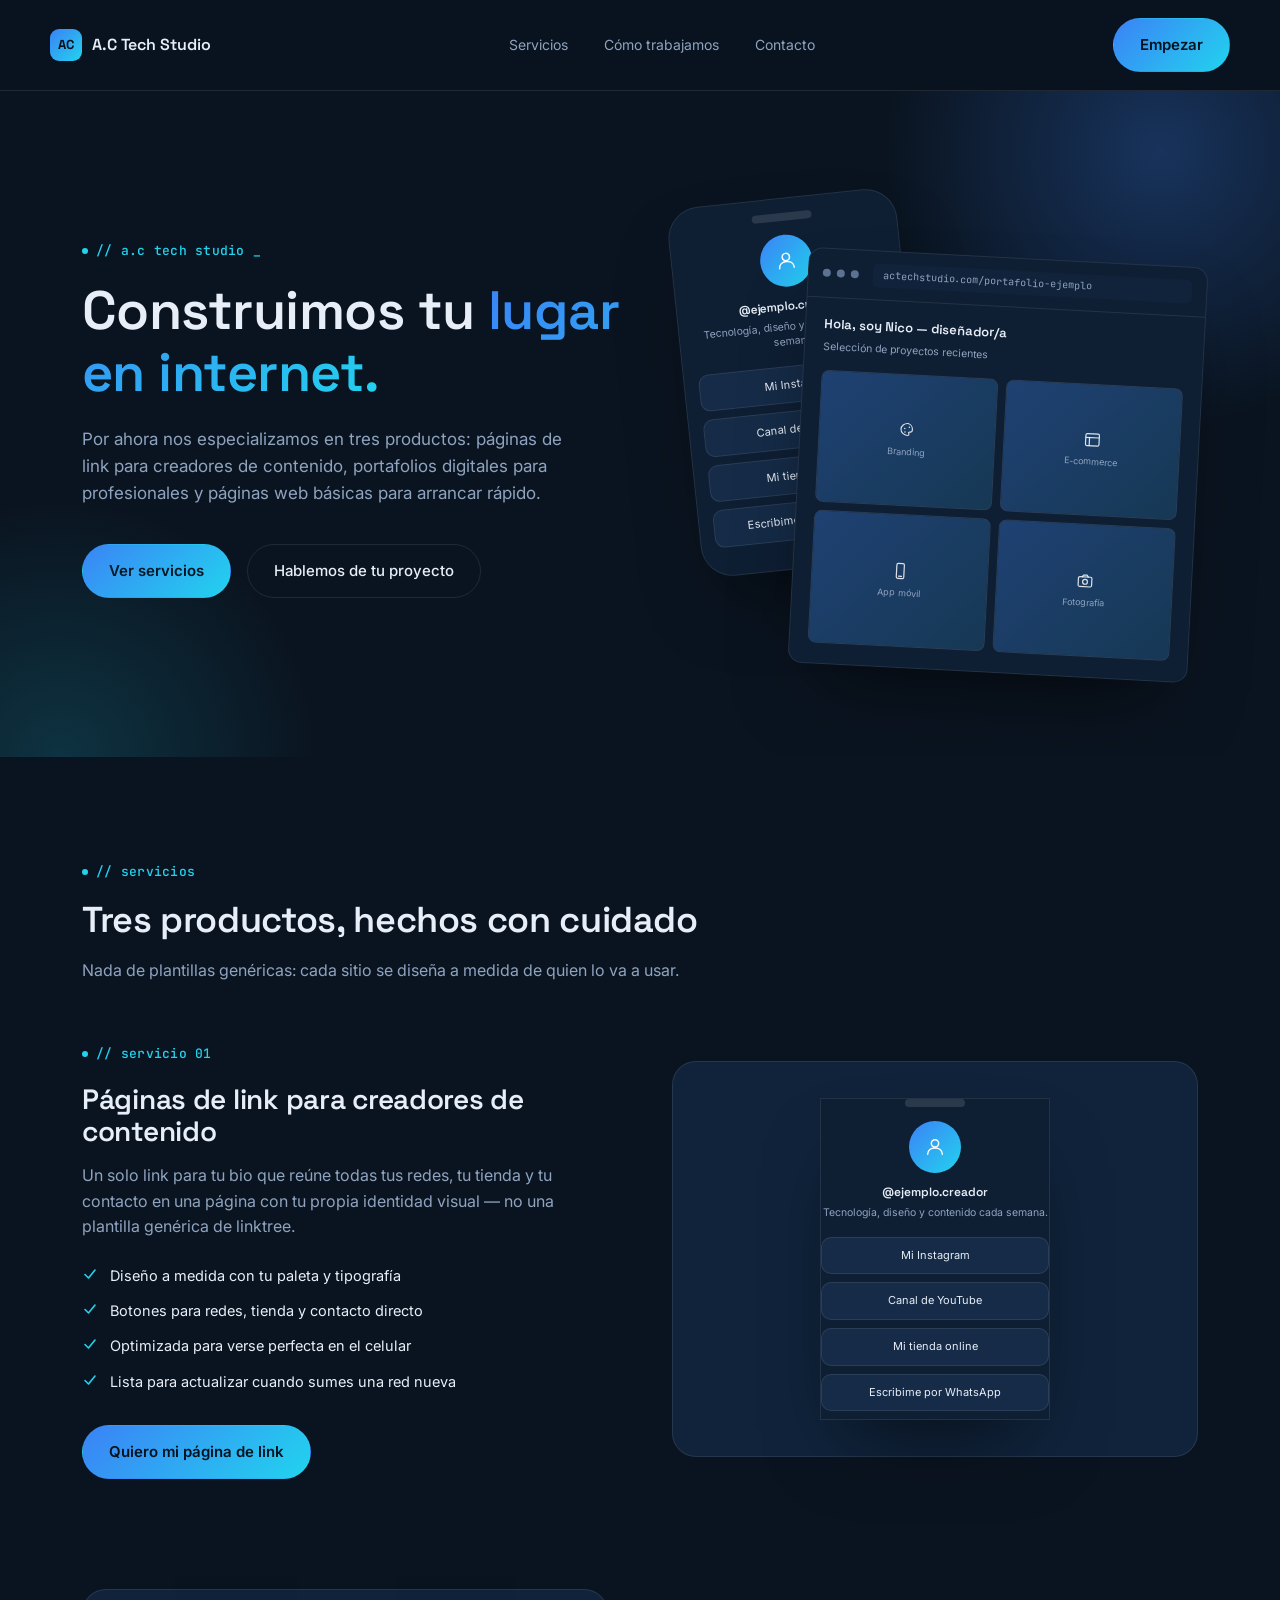
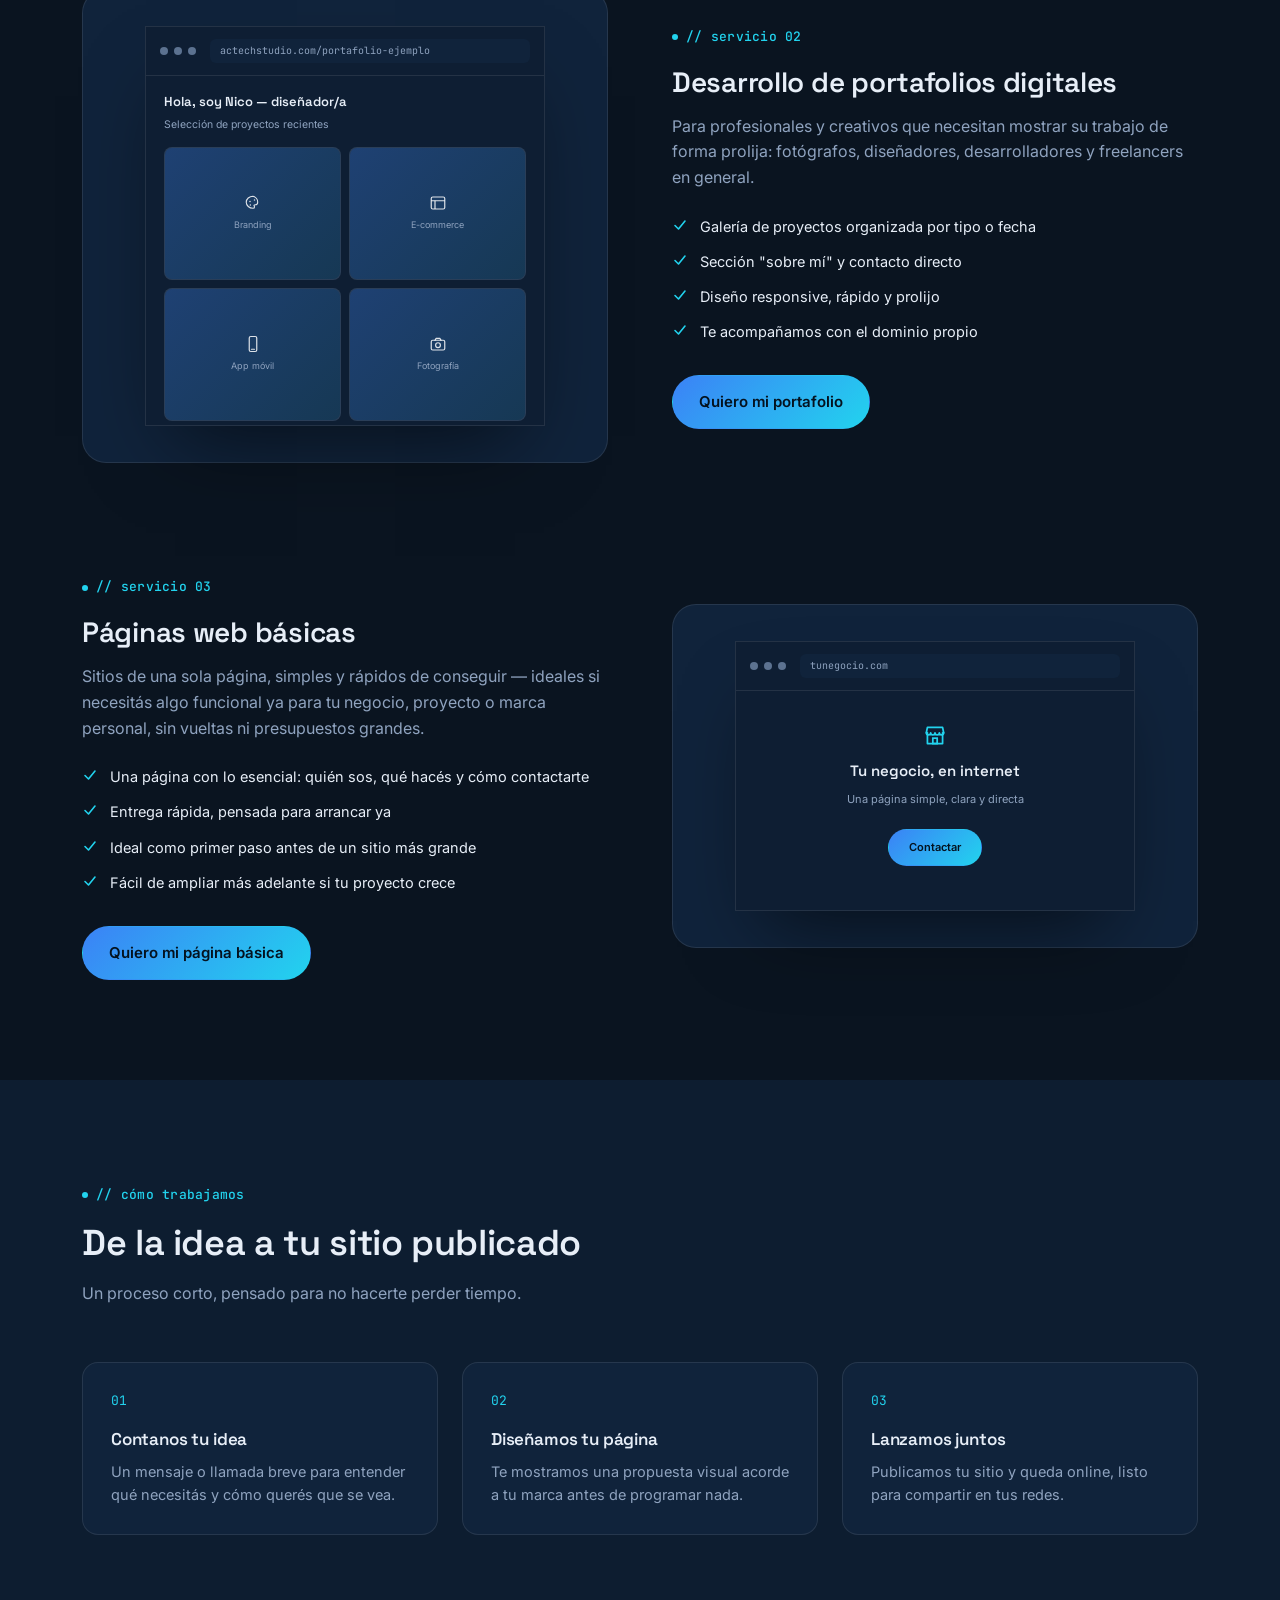
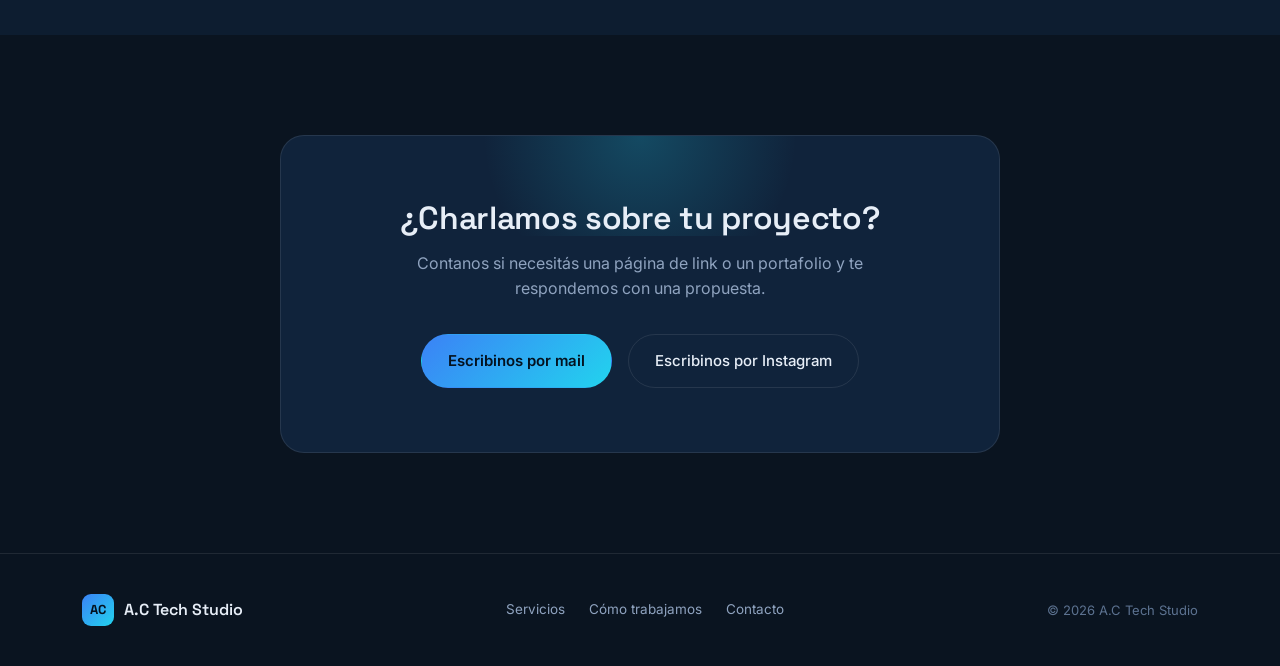
==== commit 459ae81b: "Add files via upload" ====
--- a/index.html
+++ b/index.html
@@ -3,101 +3,237 @@
 <head>
 <meta charset="UTF-8">
 <meta name="viewport" content="width=device-width, initial-scale=1.0">
-<title>Creador — Enlaces</title>
+<title>A.C Tech Studio — Páginas de link y portafolios digitales</title>
+<meta name="description" content="A.C Tech Studio diseña páginas de link para creadores de contenido y portafolios digitales para profesionales.">
 <link rel="preconnect" href="https://fonts.googleapis.com">
 <link rel="preconnect" href="https://fonts.gstatic.com" crossorigin>
-<link href="https://fonts.googleapis.com/css2?family=Oswald:wght@500;600;700&family=Space+Mono:wght@400;700&display=swap" rel="stylesheet">
-<link rel="stylesheet" href="styles.css">
+<link href="https://fonts.googleapis.com/css2?family=Space+Grotesk:wght@500;600;700&family=Inter:wght@400;500;600&family=JetBrains+Mono:wght@400;500&display=swap" rel="stylesheet">
+<link rel="stylesheet" href="style.css">
 </head>
 <body>
 
-<div class="page">
-
-  <div class="avatar-wrap">
-    <div class="avatar-ring"></div>
-    <div class="avatar-ring avatar-ring--reverse"></div>
-    <div class="avatar">
-      <!-- LOGO: reemplaza logo.jpg por el nombre/ruta de tu propia imagen -->
-      <img src="descarga.jpg" alt="Logo de perfil">
-    </div>
-  </div>
-
-  <h1 class="name">OhsifakeVODS</h1>
-  <p class="handle">@OhsifakeVODS</p>
-
-  <div class="stitch-divider"></div>
-
-  <!-- EDITA AQUÍ EL TEXTO DE TU BIO -->
-  <p class="bio">Creador de contenido </p>
-
-  <div class="links">
-
-    <!-- TIKTOK — pega tu URL de TikTok en el href de abajo -->
-    <a class="link-btn" data-platform="tiktok" href="https://www.tiktok.com/@ohsifake" target="_blank" rel="noopener">
-      <span class="link-icon">
-        <svg viewBox="0 0 24 24"><path d="M16.6 5.82c-.87-.85-1.35-2.02-1.35-3.29h-3.1v13.8c0 1.53-1.24 2.77-2.77 2.77a2.77 2.77 0 0 1 0-5.54c.29 0 .56.04.82.12V10.6a5.9 5.9 0 0 0-.82-.06 5.87 5.87 0 1 0 5.87 5.87V9.4a7.9 7.9 0 0 0 4.6 1.47V7.77a4.85 4.85 0 0 1-3.25-1.95z"/></svg>
-      </span>
-      <span>
-        <span class="link-label">TikTok</span>
-        <span class="link-sub">mira los últimos clips</span>
-      </span>
-      <span class="link-arrow">&#8594;</span>
+<nav class="nav">
+  <div class="wrap nav-inner">
+    <a href="#" class="brand">
+      <span class="brand-mark">AC</span>
+      A.C Tech Studio
     </a>
-
-    <!-- INSTAGRAM — pega tu URL de Instagram en el href de abajo -->
-    <a class="link-btn" data-platform="instagram" href="https://www.instagram.com/ohsifacu" target="_blank" rel="noopener">
-      <span class="link-icon">
-        <svg viewBox="0 0 24 24"><path d="M12 2.2c2.72 0 3.05.01 4.12.06 1.07.05 1.8.22 2.44.47.66.26 1.22.6 1.77 1.16.55.55.9 1.11 1.16 1.77.25.63.42 1.36.47 2.44.05 1.07.06 1.4.06 4.12s-.01 3.05-.06 4.12c-.05 1.07-.22 1.8-.47 2.44a4.92 4.92 0 0 1-1.16 1.77 4.92 4.92 0 0 1-1.77 1.16c-.63.25-1.36.42-2.44.47-1.07.05-1.4.06-4.12.06s-3.05-.01-4.12-.06c-1.07-.05-1.8-.22-2.44-.47a4.92 4.92 0 0 1-1.77-1.16 4.92 4.92 0 0 1-1.16-1.77c-.25-.63-.42-1.36-.47-2.44C2.21 15.05 2.2 14.72 2.2 12s.01-3.05.06-4.12c.05-1.07.22-1.8.47-2.44.26-.66.6-1.22 1.16-1.77a4.92 4.92 0 0 1 1.77-1.16c.63-.25 1.36-.42 2.44-.47C8.95 2.21 9.28 2.2 12 2.2zm0 1.8c-2.67 0-2.99.01-4.04.06-.92.04-1.42.19-1.75.32-.44.17-.75.37-1.08.7-.33.33-.53.64-.7 1.08-.13.33-.28.83-.32 1.75-.05 1.05-.06 1.37-.06 4.04s.01 2.99.06 4.04c.04.92.19 1.42.32 1.75.17.44.37.75.7 1.08.33.33.64.53 1.08.7.33.13.83.28 1.75.32 1.05.05 1.37.06 4.04.06s2.99-.01 4.04-.06c.92-.04 1.42-.19 1.75-.32.44-.17.75-.37 1.08-.7.33-.33.53-.64.7-1.08.13-.33.28-.83.32-1.75.05-1.05.06-1.37.06-4.04s-.01-2.99-.06-4.04c-.04-.92-.19-1.42-.32-1.75a2.9 2.9 0 0 0-.7-1.08 2.9 2.9 0 0 0-1.08-.7c-.33-.13-.83-.28-1.75-.32-1.05-.05-1.37-.06-4.04-.06zm0 3.06a4.94 4.94 0 1 1 0 9.88 4.94 4.94 0 0 1 0-9.88zm0 1.8a3.14 3.14 0 1 0 0 6.28 3.14 3.14 0 0 0 0-6.28zm5.14-1.98a1.15 1.15 0 1 1-2.3 0 1.15 1.15 0 0 1 2.3 0z"/></svg>
-      </span>
-      <span>
-        <span class="link-label">Instagram</span>
-        <span class="link-sub">fotos, reels e historias</span>
-      </span>
-      <span class="link-arrow">&#8594;</span>
+    <div class="nav-links">
+      <a href="#servicios">Servicios</a>
+      <a href="#como-trabajamos">Cómo trabajamos</a>
+      <a href="#contacto">Contacto</a>
+    </div>
+    <div class="nav-cta">
+      <a href="#contacto" class="btn btn--primary">Empezar</a>
+    </div>
+  </div>
+</nav>
+
+<header class="hero">
+  <div class="wrap hero-grid">
+    <div>
+      <span class="eyebrow eyebrow--cursor">// a.c tech studio<span class="cursor">_</span></span>
+      <h1>Construimos tu <span class="accent">lugar en internet.</span></h1>
+      <p class="hero-sub">Por ahora nos especializamos en tres productos: páginas de link para creadores de contenido, portafolios digitales para profesionales y páginas web básicas para arrancar rápido.</p>
+      <div class="hero-ctas">
+        <a href="#servicios" class="btn btn--primary">Ver servicios</a>
+        <a href="#contacto" class="btn btn--ghost">Hablemos de tu proyecto</a>
+      </div>
+    </div>
+
+    <div class="stage">
+      <div class="device device-phone">
+        <div class="phone-notch"></div>
+        <div class="phone-avatar"><svg width="22" height="22" viewBox="0 0 24 24" fill="none"><circle cx="12" cy="8" r="4" stroke="#FFFFFF" stroke-width="1.6"/><path d="M4 20c0-4.4 3.6-7 8-7s8 2.6 8 7" stroke="#FFFFFF" stroke-width="1.6" stroke-linecap="round"/></svg></div>
+        <div class="phone-name">@ejemplo.creador</div>
+        <div class="phone-bio">Tecnología, diseño y contenido cada semana.</div>
+        <div class="phone-btn" style="animation-delay:0s">Mi Instagram</div>
+        <div class="phone-btn" style="animation-delay:1.5s">Canal de YouTube</div>
+        <div class="phone-btn" style="animation-delay:3s">Mi tienda online</div>
+        <div class="phone-btn" style="animation-delay:4.5s">Escribime por WhatsApp</div>
+      </div>
+
+      <div class="device device-browser">
+        <div class="browser-bar">
+          <span class="browser-dot"></span>
+          <span class="browser-dot"></span>
+          <span class="browser-dot"></span>
+          <span class="browser-url">actechstudio.com/portafolio-ejemplo</span>
+        </div>
+        <div class="browser-body">
+          <div class="browser-heading">Hola, soy Nico — diseñador/a</div>
+          <div class="browser-sub">Selección de proyectos recientes</div>
+          <div class="browser-grid">
+            <div class="browser-card" style="--d:0s"><svg class="card-icon" width="18" height="18" viewBox="0 0 24 24" fill="none"><path d="M12 3a9 8 0 100 16c1.1 0 2-.7 2-1.8 0-.5-.2-.9-.5-1.3-.3-.4-.2-1 .3-1.2.4-.2.9-.3 1.4-.3a3 3 0 003-3A8 8 0 0012 3z" stroke="currentColor" stroke-width="1.5" stroke-linejoin="round"/><circle cx="8" cy="10" r="1" fill="currentColor"/><circle cx="8.5" cy="14.5" r="1" fill="currentColor"/><circle cx="14" cy="8" r="1" fill="currentColor"/></svg><span>Branding</span></div>
+            <div class="browser-card" style="--d:1.25s"><svg class="card-icon" width="18" height="18" viewBox="0 0 24 24" fill="none"><rect x="3" y="4" width="18" height="16" rx="2" stroke="currentColor" stroke-width="1.6"/><line x1="3" y1="9" x2="21" y2="9" stroke="currentColor" stroke-width="1.6"/><line x1="8" y1="9" x2="8" y2="20" stroke="currentColor" stroke-width="1.6"/></svg><span>E-commerce</span></div>
+            <div class="browser-card" style="--d:2.5s"><svg class="card-icon" width="18" height="18" viewBox="0 0 24 24" fill="none"><rect x="7" y="2" width="10" height="20" rx="2" stroke="currentColor" stroke-width="1.6"/><line x1="10" y1="19" x2="14" y2="19" stroke="currentColor" stroke-width="1.6" stroke-linecap="round"/></svg><span>App móvil</span></div>
+            <div class="browser-card" style="--d:3.75s"><svg class="card-icon" width="18" height="18" viewBox="0 0 24 24" fill="none"><rect x="3" y="7" width="18" height="13" rx="2" stroke="currentColor" stroke-width="1.6"/><path d="M8 7l1.5-2.5h5L16 7" stroke="currentColor" stroke-width="1.6" stroke-linecap="round" stroke-linejoin="round"/><circle cx="12" cy="13.5" r="3.2" stroke="currentColor" stroke-width="1.6"/></svg><span>Fotografía</span></div>
+          </div>
+        </div>
+      </div>
+    </div>
+  </div>
+</header>
+
+<section id="servicios">
+  <div class="wrap">
+    <div class="section-head reveal">
+      <span class="eyebrow">// servicios</span>
+      <h2>Tres productos, hechos con cuidado</h2>
+      <p>Nada de plantillas genéricas: cada sitio se diseña a medida de quien lo va a usar.</p>
+    </div>
+
+    <div class="service" id="link-pages">
+      <div class="service-copy reveal">
+        <span class="eyebrow">// servicio 01</span>
+        <h3>Páginas de link para creadores de contenido</h3>
+        <p>Un solo link para tu bio que reúne todas tus redes, tu tienda y tu contacto en una página con tu propia identidad visual — no una plantilla genérica de linktree.</p>
+        <ul class="feature-list">
+          <li><svg width="16" height="16" viewBox="0 0 16 16" fill="none"><path d="M3 8.5L6.5 12L13 4" stroke="#22D3EE" stroke-width="1.6" stroke-linecap="round" stroke-linejoin="round"/></svg>Diseño a medida con tu paleta y tipografía</li>
+          <li><svg width="16" height="16" viewBox="0 0 16 16" fill="none"><path d="M3 8.5L6.5 12L13 4" stroke="#22D3EE" stroke-width="1.6" stroke-linecap="round" stroke-linejoin="round"/></svg>Botones para redes, tienda y contacto directo</li>
+          <li><svg width="16" height="16" viewBox="0 0 16 16" fill="none"><path d="M3 8.5L6.5 12L13 4" stroke="#22D3EE" stroke-width="1.6" stroke-linecap="round" stroke-linejoin="round"/></svg>Optimizada para verse perfecta en el celular</li>
+          <li><svg width="16" height="16" viewBox="0 0 16 16" fill="none"><path d="M3 8.5L6.5 12L13 4" stroke="#22D3EE" stroke-width="1.6" stroke-linecap="round" stroke-linejoin="round"/></svg>Lista para actualizar cuando sumes una red nueva</li>
+        </ul>
+        <a href="#contacto" class="btn btn--primary">Quiero mi página de link</a>
+      </div>
+      <div class="service-visual reveal">
+        <div class="device" style="position:relative;width:230px;">
+          <div class="phone-notch"></div>
+          <div class="phone-avatar"><svg width="22" height="22" viewBox="0 0 24 24" fill="none"><circle cx="12" cy="8" r="4" stroke="#FFFFFF" stroke-width="1.6"/><path d="M4 20c0-4.4 3.6-7 8-7s8 2.6 8 7" stroke="#FFFFFF" stroke-width="1.6" stroke-linecap="round"/></svg></div>
+          <div class="phone-name">@ejemplo.creador</div>
+          <div class="phone-bio">Tecnología, diseño y contenido cada semana.</div>
+          <div class="phone-btn" style="animation-delay:0s">Mi Instagram</div>
+          <div class="phone-btn" style="animation-delay:1.5s">Canal de YouTube</div>
+          <div class="phone-btn" style="animation-delay:3s">Mi tienda online</div>
+          <div class="phone-btn" style="animation-delay:4.5s">Escribime por WhatsApp</div>
+        </div>
+      </div>
+    </div>
+
+    <div class="service service--reverse" id="portafolios">
+      <div class="service-copy reveal">
+        <span class="eyebrow">// servicio 02</span>
+        <h3>Desarrollo de portafolios digitales</h3>
+        <p>Para profesionales y creativos que necesitan mostrar su trabajo de forma prolija: fotógrafos, diseñadores, desarrolladores y freelancers en general.</p>
+        <ul class="feature-list">
+          <li><svg width="16" height="16" viewBox="0 0 16 16" fill="none"><path d="M3 8.5L6.5 12L13 4" stroke="#22D3EE" stroke-width="1.6" stroke-linecap="round" stroke-linejoin="round"/></svg>Galería de proyectos organizada por tipo o fecha</li>
+          <li><svg width="16" height="16" viewBox="0 0 16 16" fill="none"><path d="M3 8.5L6.5 12L13 4" stroke="#22D3EE" stroke-width="1.6" stroke-linecap="round" stroke-linejoin="round"/></svg>Sección "sobre mí" y contacto directo</li>
+          <li><svg width="16" height="16" viewBox="0 0 16 16" fill="none"><path d="M3 8.5L6.5 12L13 4" stroke="#22D3EE" stroke-width="1.6" stroke-linecap="round" stroke-linejoin="round"/></svg>Diseño responsive, rápido y prolijo</li>
+          <li><svg width="16" height="16" viewBox="0 0 16 16" fill="none"><path d="M3 8.5L6.5 12L13 4" stroke="#22D3EE" stroke-width="1.6" stroke-linecap="round" stroke-linejoin="round"/></svg>Te acompañamos con el dominio propio</li>
+        </ul>
+        <a href="#contacto" class="btn btn--primary">Quiero mi portafolio</a>
+      </div>
+      <div class="service-visual reveal">
+        <div class="device" style="position:relative;width:100%;max-width:400px;">
+          <div class="browser-bar">
+            <span class="browser-dot"></span>
+            <span class="browser-dot"></span>
+            <span class="browser-dot"></span>
+            <span class="browser-url">actechstudio.com/portafolio-ejemplo</span>
+          </div>
+          <div class="browser-body">
+            <div class="browser-heading">Hola, soy Nico — diseñador/a</div>
+            <div class="browser-sub">Selección de proyectos recientes</div>
+            <div class="browser-grid">
+              <div class="browser-card" style="--d:0s"><svg class="card-icon" width="18" height="18" viewBox="0 0 24 24" fill="none"><path d="M12 3a9 8 0 100 16c1.1 0 2-.7 2-1.8 0-.5-.2-.9-.5-1.3-.3-.4-.2-1 .3-1.2.4-.2.9-.3 1.4-.3a3 3 0 003-3A8 8 0 0012 3z" stroke="currentColor" stroke-width="1.5" stroke-linejoin="round"/><circle cx="8" cy="10" r="1" fill="currentColor"/><circle cx="8.5" cy="14.5" r="1" fill="currentColor"/><circle cx="14" cy="8" r="1" fill="currentColor"/></svg><span>Branding</span></div>
+              <div class="browser-card" style="--d:1.25s"><svg class="card-icon" width="18" height="18" viewBox="0 0 24 24" fill="none"><rect x="3" y="4" width="18" height="16" rx="2" stroke="currentColor" stroke-width="1.6"/><line x1="3" y1="9" x2="21" y2="9" stroke="currentColor" stroke-width="1.6"/><line x1="8" y1="9" x2="8" y2="20" stroke="currentColor" stroke-width="1.6"/></svg><span>E-commerce</span></div>
+              <div class="browser-card" style="--d:2.5s"><svg class="card-icon" width="18" height="18" viewBox="0 0 24 24" fill="none"><rect x="7" y="2" width="10" height="20" rx="2" stroke="currentColor" stroke-width="1.6"/><line x1="10" y1="19" x2="14" y2="19" stroke="currentColor" stroke-width="1.6" stroke-linecap="round"/></svg><span>App móvil</span></div>
+              <div class="browser-card" style="--d:3.75s"><svg class="card-icon" width="18" height="18" viewBox="0 0 24 24" fill="none"><rect x="3" y="7" width="18" height="13" rx="2" stroke="currentColor" stroke-width="1.6"/><path d="M8 7l1.5-2.5h5L16 7" stroke="currentColor" stroke-width="1.6" stroke-linecap="round" stroke-linejoin="round"/><circle cx="12" cy="13.5" r="3.2" stroke="currentColor" stroke-width="1.6"/></svg><span>Fotografía</span></div>
+            </div>
+          </div>
+        </div>
+      </div>
+    </div>
+
+    <div class="service" id="sitios-basicos">
+      <div class="service-copy reveal">
+        <span class="eyebrow">// servicio 03</span>
+        <h3>Páginas web básicas</h3>
+        <p>Sitios de una sola página, simples y rápidos de conseguir — ideales si necesitás algo funcional ya para tu negocio, proyecto o marca personal, sin vueltas ni presupuestos grandes.</p>
+        <ul class="feature-list">
+          <li><svg width="16" height="16" viewBox="0 0 16 16" fill="none"><path d="M3 8.5L6.5 12L13 4" stroke="#22D3EE" stroke-width="1.6" stroke-linecap="round" stroke-linejoin="round"/></svg>Una página con lo esencial: quién sos, qué hacés y cómo contactarte</li>
+          <li><svg width="16" height="16" viewBox="0 0 16 16" fill="none"><path d="M3 8.5L6.5 12L13 4" stroke="#22D3EE" stroke-width="1.6" stroke-linecap="round" stroke-linejoin="round"/></svg>Entrega rápida, pensada para arrancar ya</li>
+          <li><svg width="16" height="16" viewBox="0 0 16 16" fill="none"><path d="M3 8.5L6.5 12L13 4" stroke="#22D3EE" stroke-width="1.6" stroke-linecap="round" stroke-linejoin="round"/></svg>Ideal como primer paso antes de un sitio más grande</li>
+          <li><svg width="16" height="16" viewBox="0 0 16 16" fill="none"><path d="M3 8.5L6.5 12L13 4" stroke="#22D3EE" stroke-width="1.6" stroke-linecap="round" stroke-linejoin="round"/></svg>Fácil de ampliar más adelante si tu proyecto crece</li>
+        </ul>
+        <a href="#contacto" class="btn btn--primary">Quiero mi página básica</a>
+      </div>
+      <div class="service-visual reveal">
+        <div class="device" style="position:relative;width:100%;max-width:400px;">
+          <div class="browser-bar">
+            <span class="browser-dot"></span>
+            <span class="browser-dot"></span>
+            <span class="browser-dot"></span>
+            <span class="browser-url">tunegocio.com</span>
+          </div>
+          <div class="browser-body" style="text-align:center;padding:32px 24px 44px;">
+            <svg width="26" height="26" viewBox="0 0 24 24" fill="none" style="margin:0 auto 10px;display:block;color:var(--cyan)"><path d="M4 9l1-5h14l1 5" stroke="currentColor" stroke-width="1.6" stroke-linecap="round" stroke-linejoin="round"/><path d="M4 9a2 2 0 004 0 2 2 0 004 0 2 2 0 004 0 2 2 0 004 0" stroke="currentColor" stroke-width="1.6" stroke-linecap="round" stroke-linejoin="round"/><path d="M5 9v10h14V9" stroke="currentColor" stroke-width="1.6" stroke-linecap="round" stroke-linejoin="round"/><rect x="10" y="14" width="4" height="5" stroke="currentColor" stroke-width="1.6"/></svg>
+            <div style="font-family:'Space Grotesk',sans-serif;font-weight:600;font-size:15px;margin-bottom:8px;">Tu negocio, en internet</div>
+            <div style="font-size:11px;color:var(--muted);margin-bottom:20px;">Una página simple, clara y directa</div>
+            <div class="btn btn--primary" style="display:inline-flex;padding:9px 20px;font-size:11px;">Contactar</div>
+          </div>
+        </div>
+      </div>
+    </div>
+  </div>
+</section>
+
+<section class="section-alt" id="como-trabajamos">
+  <div class="wrap">
+    <div class="section-head reveal">
+      <span class="eyebrow">// cómo trabajamos</span>
+      <h2>De la idea a tu sitio publicado</h2>
+      <p>Un proceso corto, pensado para no hacerte perder tiempo.</p>
+    </div>
+    <div class="process-grid">
+      <div class="process-card reveal" style="--rd:0s">
+        <div class="process-num">01</div>
+        <h4>Contanos tu idea</h4>
+        <p>Un mensaje o llamada breve para entender qué necesitás y cómo querés que se vea.</p>
+      </div>
+      <div class="process-card reveal" style="--rd:0.12s">
+        <div class="process-num">02</div>
+        <h4>Diseñamos tu página</h4>
+        <p>Te mostramos una propuesta visual acorde a tu marca antes de programar nada.</p>
+      </div>
+      <div class="process-card reveal" style="--rd:0.24s">
+        <div class="process-num">03</div>
+        <h4>Lanzamos juntos</h4>
+        <p>Publicamos tu sitio y queda online, listo para compartir en tus redes.</p>
+      </div>
+    </div>
+  </div>
+</section>
+
+<section id="contacto">
+  <div class="wrap">
+    <div class="contact-card reveal">
+      <h2>¿Charlamos sobre tu proyecto?</h2>
+      <p>Contanos si necesitás una página de link o un portafolio y te respondemos con una propuesta.</p>
+      <div class="contact-ctas">
+        <a href="mailto:hola@actechstudio.com" class="btn btn--primary">Escribinos por mail</a>
+        <a href="https://instagram.com/actechstudio" class="btn btn--ghost" target="_blank" rel="noopener">Escribinos por Instagram</a>
+      </div>
+    </div>
+  </div>
+</section>
+
+<footer class="footer">
+  <div class="wrap footer-inner">
+    <a href="#" class="brand">
+      <span class="brand-mark">AC</span>
+      A.C Tech Studio
     </a>
-
-    <!-- X (TWITTER) — pega tu URL de X en el href de abajo -->
-    <a class="link-btn" data-platform="x" href="https://x.com/ohsifacu" target="_blank" rel="noopener">
-      <span class="link-icon">
-        <svg viewBox="0 0 24 24"><path d="M13.6 10.53 20.1 3h-1.54l-5.64 6.54L8.42 3H3l6.82 9.94L3 20.8h1.54l5.96-6.9 4.76 6.9h5.42l-7.08-10.27zm-2.11 2.45-.69-.99L5.3 4.1h2.37l4.44 6.35.69.99 5.77 8.25h-2.37l-4.71-6.7z"/></svg>
-      </span>
-      <span>
-        <span class="link-label">X</span>
-        <span class="link-sub">hilos y novedades</span>
-      </span>
-      <span class="link-arrow">&#8594;</span>
-    </a>
-
-    <!-- YOUTUBE — pega tu URL de YouTube en el href de abajo -->
-    <a class="link-btn" data-platform="youtube" href="https://www.youtube.com/@OhsifakeVODS" target="_blank" rel="noopener">
-      <span class="link-icon">
-        <svg viewBox="0 0 24 24"><path d="M22.5 7.2s-.22-1.56-.9-2.25c-.86-.9-1.83-.9-2.27-.96C16.2 3.7 12 3.7 12 3.7h-.01s-4.2 0-7.33.29c-.44.06-1.4.06-2.27.96-.68.69-.9 2.25-.9 2.25S1.2 9.03 1.2 10.86v1.7c0 1.83.29 3.66.29 3.66s.22 1.56.9 2.25c.86.9 1.99.87 2.5.97 1.8.17 7.11.28 7.11.28s4.2-.01 7.33-.29c.44-.05 1.4-.06 2.27-.96.68-.69.9-2.25.9-2.25s.29-1.83.29-3.66v-1.7c0-1.83-.29-3.66-.29-3.66zM9.75 14.98v-6.4l6.15 3.21z"/></svg>
-      </span>
-      <span>
-        <span class="link-label">YouTube</span>
-        <span class="link-sub">videos completos y subidas</span>
-      </span>
-      <span class="link-arrow">&#8594;</span>
-    </a>
-
-    <!-- KICK — pega tu URL del canal de Kick en el href de abajo -->
-    <a class="link-btn" data-platform="kick" href="https://kick.com/ohsifake" target="_blank" rel="noopener">
-      <span class="link-icon">
-        <svg viewBox="0 0 24 24"><path d="M3 3h5v5.2L12.4 3H18l-6.6 7 6.9 8H12.6l-4.6-5.5V18H3V3z"/></svg>
-      </span>
-      <span>
-        <span class="link-label">Kick</span>
-        <span class="link-sub">directos en vivo</span>
-      </span>
-      <span class="link-arrow">&#8594;</span>
-    </a>
-
-  </div>
-
-  <p class="footer">&copy; <span id="year"></span> a.c.Techstudio</p>
-
-</div>
+    <div class="footer-links">
+      <a href="#servicios">Servicios</a>
+      <a href="#como-trabajamos">Cómo trabajamos</a>
+      <a href="#contacto">Contacto</a>
+    </div>
+    <div class="footer-copy">© 2026 A.C Tech Studio</div>
+  </div>
+</footer>
 
 <script src="script.js"></script>
+
 </body>
 </html>
--- a/style.css
+++ b/style.css
@@ -0,0 +1,468 @@
+  :root{
+    --bg:#0A1420;
+    --bg-alt:#0D1D30;
+    --surface:#10233B;
+    --surface-2:#152B47;
+    --device:#0E1E33;
+    --blue:#3B82F6;
+    --cyan:#22D3EE;
+    --text:#E7EEF7;
+    --muted:#8FA3BF;
+    --muted-dim:#5C7290;
+    --border:rgba(255,255,255,0.09);
+    --grad:linear-gradient(135deg,#3B82F6,#22D3EE);
+    --radius-lg:24px;
+    --radius-md:16px;
+    --radius-sm:10px;
+  }
+
+  *,*::before,*::after{box-sizing:border-box;}
+  html{scroll-behavior:smooth;}
+  @media (prefers-reduced-motion: reduce){
+    html{scroll-behavior:auto;}
+    *,*::before,*::after{animation-duration:0.001ms !important;animation-iteration-count:1 !important;transition-duration:0.001ms !important;}
+  }
+
+  body{
+    margin:0;
+    background:var(--bg);
+    color:var(--text);
+    font-family:'Inter',sans-serif;
+    font-size:16px;
+    line-height:1.6;
+    -webkit-font-smoothing:antialiased;
+  }
+
+  h1,h2,h3,h4{
+    font-family:'Space Grotesk',sans-serif;
+    font-weight:600;
+    line-height:1.15;
+    margin:0;
+    letter-spacing:-0.01em;
+  }
+
+  p{margin:0;}
+  a{color:inherit;text-decoration:none;}
+  ul{margin:0;padding:0;list-style:none;}
+  button{font-family:inherit;}
+
+  :focus-visible{
+    outline:2px solid var(--cyan);
+    outline-offset:3px;
+    border-radius:4px;
+  }
+
+  .eyebrow{
+    font-family:'JetBrains Mono',monospace;
+    font-size:13px;
+    font-weight:500;
+    color:var(--cyan);
+    letter-spacing:0.02em;
+    display:inline-flex;
+    align-items:center;
+    gap:8px;
+    margin-bottom:18px;
+  }
+  .eyebrow::before{content:"";width:6px;height:6px;border-radius:50%;background:var(--cyan);flex:none;}
+  .cursor{animation:blink 1.1s step-end infinite;}
+  @keyframes blink{0%,49%{opacity:1;}50%,100%{opacity:0;}}
+
+  .wrap{
+    max-width:1180px;
+    margin:0 auto;
+    padding:0 32px;
+  }
+
+  .muted{color:var(--muted);}
+
+  /* ---------- Buttons ---------- */
+  .btn{
+    display:inline-flex;
+    align-items:center;
+    justify-content:center;
+    gap:10px;
+    padding:14px 26px;
+    border-radius:999px;
+    font-size:15px;
+    font-weight:500;
+    font-family:'Inter',sans-serif;
+    border:1px solid transparent;
+    cursor:pointer;
+    transition:transform 0.2s ease, box-shadow 0.2s ease, background 0.2s ease, border-color 0.2s ease;
+    white-space:nowrap;
+  }
+  .btn--primary{
+    background:var(--grad);
+    color:#04121F;
+    font-weight:600;
+    position:relative;
+    overflow:hidden;
+  }
+  .btn--primary::after{
+    content:"";
+    position:absolute;top:0;left:-60%;
+    width:40%;height:100%;
+    background:linear-gradient(120deg, transparent, rgba(255,255,255,0.45), transparent);
+    transform:skewX(-20deg);
+    transition:left 0.6s ease;
+  }
+  .btn--primary:hover::after{left:120%;}
+  .btn--primary:hover{transform:translateY(-2px);box-shadow:0 10px 30px -10px rgba(59,130,246,0.6);}
+  .btn--ghost{
+    background:transparent;
+    border-color:var(--border);
+    color:var(--text);
+  }
+  .btn--ghost:hover{border-color:var(--cyan);color:var(--cyan);}
+  .btn--block{width:100%;}
+
+  /* ---------- Nav ---------- */
+  .nav{
+    position:sticky;
+    top:0;
+    z-index:50;
+    backdrop-filter:blur(14px);
+    background:rgba(10,20,32,0.72);
+    border-bottom:1px solid var(--border);
+  }
+  .nav-inner{
+    display:flex;
+    align-items:center;
+    justify-content:space-between;
+    padding:18px 0;
+  }
+  .brand{
+    display:flex;
+    align-items:center;
+    gap:10px;
+    font-family:'Space Grotesk',sans-serif;
+    font-weight:600;
+    font-size:16px;
+  }
+  .brand-mark{
+    width:32px;height:32px;border-radius:9px;
+    background:var(--grad);
+    display:flex;align-items:center;justify-content:center;
+    font-family:'Space Grotesk',sans-serif;
+    font-weight:700;font-size:13px;color:#04121F;
+    flex:none;
+    transition:transform 0.3s ease;
+  }
+  .brand:hover .brand-mark{transform:rotate(-8deg) scale(1.06);}
+  .nav-links{
+    display:flex;
+    align-items:center;
+    gap:36px;
+    font-size:14px;
+    color:var(--muted);
+  }
+  .nav-links a{transition:color 0.2s ease;}
+  .nav-links a:hover{color:var(--text);}
+  .nav-cta{display:flex;align-items:center;gap:16px;}
+  .nav-toggle{display:none;}
+
+  @media (max-width:820px){
+    .nav-links{display:none;}
+  }
+
+  /* ---------- Hero ---------- */
+  .hero{
+    padding:96px 0 110px;
+    position:relative;
+    overflow:hidden;
+  }
+  .hero::before{
+    content:"";
+    position:absolute;
+    top:-220px; right:-160px;
+    width:560px;height:560px;
+    background:radial-gradient(circle, rgba(59,130,246,0.28), transparent 70%);
+    pointer-events:none;
+    animation:drift-a 14s ease-in-out infinite alternate;
+  }
+  .hero::after{
+    content:"";
+    position:absolute;
+    bottom:-260px; left:-200px;
+    width:520px;height:520px;
+    background:radial-gradient(circle, rgba(34,211,238,0.16), transparent 70%);
+    pointer-events:none;
+    animation:drift-b 16s ease-in-out infinite alternate;
+  }
+  @keyframes drift-a{0%{transform:translate(0,0);}100%{transform:translate(-40px,30px);}}
+  @keyframes drift-b{0%{transform:translate(0,0);}100%{transform:translate(30px,-30px);}}
+  .hero-grid{
+    display:grid;
+    grid-template-columns:1fr 0.95fr;
+    gap:60px;
+    align-items:center;
+    position:relative;
+  }
+  .hero h1{
+    font-size:clamp(34px,4.4vw,54px);
+    margin-bottom:22px;
+  }
+  .hero h1 .accent{
+    background:var(--grad);
+    -webkit-background-clip:text;
+    background-clip:text;
+    color:transparent;
+  }
+  .hero-sub{
+    font-size:17px;
+    color:var(--muted);
+    max-width:46ch;
+    margin-bottom:36px;
+  }
+  .hero-ctas{display:flex;gap:16px;flex-wrap:wrap;}
+
+  @media (max-width:960px){
+    .hero-grid{grid-template-columns:1fr;}
+    .hero{padding:64px 0 70px;text-align:left;}
+  }
+
+  /* ---------- Device mockups ---------- */
+  .stage{
+    position:relative;
+    min-height:460px;
+  }
+  .device{
+    position:absolute;
+    background:var(--device);
+    border:1px solid var(--border);
+    box-shadow:0 40px 80px -30px rgba(0,0,0,0.6);
+  }
+  .device-phone{
+    width:230px;
+    border-radius:32px;
+    padding:14px 14px 20px;
+    left:0;
+    top:10px;
+    transform:rotate(-6deg);
+    animation:float-a 7s ease-in-out infinite;
+  }
+  .device-browser{
+    width:400px;
+    border-radius:14px;
+    right:0;
+    top:70px;
+    padding:0 0 16px;
+    transform:rotate(3deg);
+    animation:float-b 8s ease-in-out infinite;
+  }
+  @keyframes float-a{0%,100%{transform:rotate(-6deg) translateY(0);}50%{transform:rotate(-6deg) translateY(-10px);}}
+  @keyframes float-b{0%,100%{transform:rotate(3deg) translateY(0);}50%{transform:rotate(3deg) translateY(-8px);}}
+
+  .phone-notch{
+    width:60px;height:8px;border-radius:6px;
+    background:rgba(255,255,255,0.12);
+    margin:0 auto 14px;
+  }
+  .phone-avatar{
+    width:52px;height:52px;border-radius:50%;
+    background:var(--grad);
+    margin:0 auto 10px;
+    display:flex;align-items:center;justify-content:center;
+  }
+  .phone-name{text-align:center;font-size:12px;font-weight:600;font-family:'Space Grotesk',sans-serif;}
+  .phone-bio{text-align:center;font-size:10.5px;color:var(--muted);margin:4px 0 16px;line-height:1.4;}
+  .phone-btn{
+    background:var(--surface-2);
+    border:1px solid var(--border);
+    border-radius:10px;
+    padding:9px 10px;
+    font-size:11px;
+    text-align:center;
+    margin-bottom:8px;
+    color:var(--text);
+    animation:btn-glow 6s ease-in-out infinite;
+  }
+  @keyframes btn-glow{
+    0%,100%{border-color:var(--border);box-shadow:none;}
+    50%{border-color:var(--cyan);box-shadow:0 0 0 1px rgba(34,211,238,0.25) inset;}
+  }
+
+  .browser-bar{
+    display:flex;align-items:center;gap:6px;
+    padding:12px 14px;
+    border-bottom:1px solid var(--border);
+  }
+  .browser-dot{width:8px;height:8px;border-radius:50%;background:var(--muted-dim);}
+  .browser-url{
+    margin-left:8px;
+    font-family:'JetBrains Mono',monospace;
+    font-size:10px;
+    color:var(--muted);
+    background:var(--surface);
+    border-radius:6px;
+    padding:4px 10px;
+    flex:1;
+  }
+  .browser-body{padding:16px 18px 4px;}
+  .browser-heading{font-size:13px;font-weight:600;font-family:'Space Grotesk',sans-serif;margin-bottom:4px;}
+  .browser-sub{font-size:10.5px;color:var(--muted);margin-bottom:14px;}
+  .browser-grid{display:grid;grid-template-columns:repeat(2,1fr);gap:8px;}
+  .browser-card{
+    aspect-ratio:4/3;
+    border-radius:8px;
+    background:var(--surface-2);
+    border:1px solid var(--border);
+    display:flex;
+    flex-direction:column;
+    align-items:center;
+    justify-content:center;
+    gap:6px;
+    padding:6px;
+    font-size:9px;color:var(--muted);
+    position:relative;
+    overflow:hidden;
+    transition:transform 0.25s ease;
+  }
+  .browser-card:hover{transform:scale(1.05);}
+  .browser-card .card-icon{position:relative;color:rgba(255,255,255,0.85);}
+  .browser-card::before{
+    content:"";
+    position:absolute;inset:0;
+    background:linear-gradient(135deg, rgba(59,130,246,0.25), rgba(34,211,238,0.08));
+    animation:card-glow 5s ease-in-out infinite;
+    animation-delay:var(--d, 0s);
+  }
+  @keyframes card-glow{0%,100%{opacity:0.7;}50%{opacity:1;}}
+  .browser-card span{position:relative;}
+
+  @media (max-width:960px){
+    .stage{min-height:0;margin-top:40px;}
+    .device{position:relative;transform:none !important;animation:none !important;}
+    .device-phone{margin:0 auto 28px;}
+    .device-browser{margin:0 auto;width:100%;max-width:400px;}
+  }
+
+  /* ---------- Sections shared ---------- */
+  section{padding:100px 0;}
+  .section-alt{background:var(--bg-alt);}
+  .section-head{max-width:640px;margin-bottom:56px;}
+  .section-head h2{font-size:clamp(26px,3.2vw,36px);margin-bottom:16px;}
+  .section-head p{color:var(--muted);font-size:16px;}
+
+  /* ---------- Service rows ---------- */
+  .service{
+    display:grid;
+    grid-template-columns:1fr 1fr;
+    gap:64px;
+    align-items:center;
+  }
+  .service + .service{margin-top:110px;}
+  .service--reverse .service-copy{order:2;}
+  .service--reverse .service-visual{order:1;}
+
+  .service-copy h3{font-size:clamp(22px,2.6vw,28px);margin-bottom:16px;}
+  .service-copy p{color:var(--muted);margin-bottom:24px;}
+
+  .feature-list{display:grid;gap:12px;margin-bottom:32px;}
+  .feature-list li{
+    display:flex;
+    align-items:flex-start;
+    gap:12px;
+    font-size:14.5px;
+    color:var(--text);
+  }
+  .feature-list svg{flex:none;margin-top:2px;}
+
+  .service-visual{
+    background:var(--surface);
+    border:1px solid var(--border);
+    border-radius:var(--radius-lg);
+    padding:36px;
+    display:flex;
+    align-items:center;
+    justify-content:center;
+    min-height:340px;
+  }
+
+  @media (max-width:900px){
+    .service, .service--reverse{grid-template-columns:1fr;}
+    .service--reverse .service-copy, .service--reverse .service-visual{order:initial;}
+    .service + .service{margin-top:72px;}
+  }
+
+  /* ---------- Process ---------- */
+  .process-grid{
+    display:grid;
+    grid-template-columns:repeat(3,1fr);
+    gap:24px;
+  }
+  .process-card{
+    background:var(--surface);
+    border:1px solid var(--border);
+    border-radius:var(--radius-md);
+    padding:28px;
+  }
+  /* .process-card.reveal (specificity 0,2,0) intentionally beats the plain .reveal rule below so this transition and stagger delay aren't overridden */
+  .process-card.reveal{
+    transition:opacity 0.6s ease var(--rd,0s), transform 0.6s ease var(--rd,0s), border-color 0.3s ease, box-shadow 0.3s ease;
+  }
+  .process-card:hover{transform:translateY(-4px);border-color:var(--cyan);box-shadow:0 16px 40px -24px rgba(34,211,238,0.4);}
+  .process-num{
+    font-family:'JetBrains Mono',monospace;
+    font-size:13px;
+    color:var(--cyan);
+    margin-bottom:18px;
+  }
+  .process-card h4{font-size:17px;margin-bottom:10px;}
+  .process-card p{color:var(--muted);font-size:14.5px;}
+
+  @media (max-width:820px){
+    .process-grid{grid-template-columns:1fr;}
+  }
+
+  /* ---------- Contact ---------- */
+  .contact-card{
+    background:var(--surface);
+    border:1px solid var(--border);
+    border-radius:var(--radius-lg);
+    padding:64px;
+    text-align:center;
+    max-width:720px;
+    margin:0 auto;
+    position:relative;
+    overflow:hidden;
+  }
+  .contact-card::before{
+    content:"";
+    position:absolute;
+    left:50%;top:0;
+    width:400px;height:200px;
+    transform:translate(-50%,-50%);
+    background:radial-gradient(circle, rgba(34,211,238,0.22), transparent 70%);
+  }
+  .contact-card h2{font-size:clamp(24px,3vw,32px);margin-bottom:14px;position:relative;}
+  .contact-card p{color:var(--muted);margin-bottom:32px;position:relative;max-width:46ch;margin-left:auto;margin-right:auto;}
+  .contact-ctas{display:flex;gap:16px;justify-content:center;flex-wrap:wrap;position:relative;}
+
+  @media (max-width:600px){
+    .contact-card{padding:40px 24px;}
+  }
+
+  /* ---------- Footer ---------- */
+  .footer{
+    border-top:1px solid var(--border);
+    padding:40px 0;
+  }
+  .footer-inner{
+    display:flex;
+    align-items:center;
+    justify-content:space-between;
+    flex-wrap:wrap;
+    gap:20px;
+  }
+  .footer-links{display:flex;gap:24px;font-size:13.5px;color:var(--muted);}
+  .footer-links a:hover{color:var(--cyan);}
+  .footer-copy{font-size:13px;color:var(--muted-dim);}
+
+  /* ---------- Scroll reveal ---------- */
+  .reveal{
+    opacity:0;
+    transform:translateY(18px);
+    transition:opacity 0.6s ease, transform 0.6s ease;
+  }
+  .reveal.is-visible{opacity:1;transform:translateY(0);}
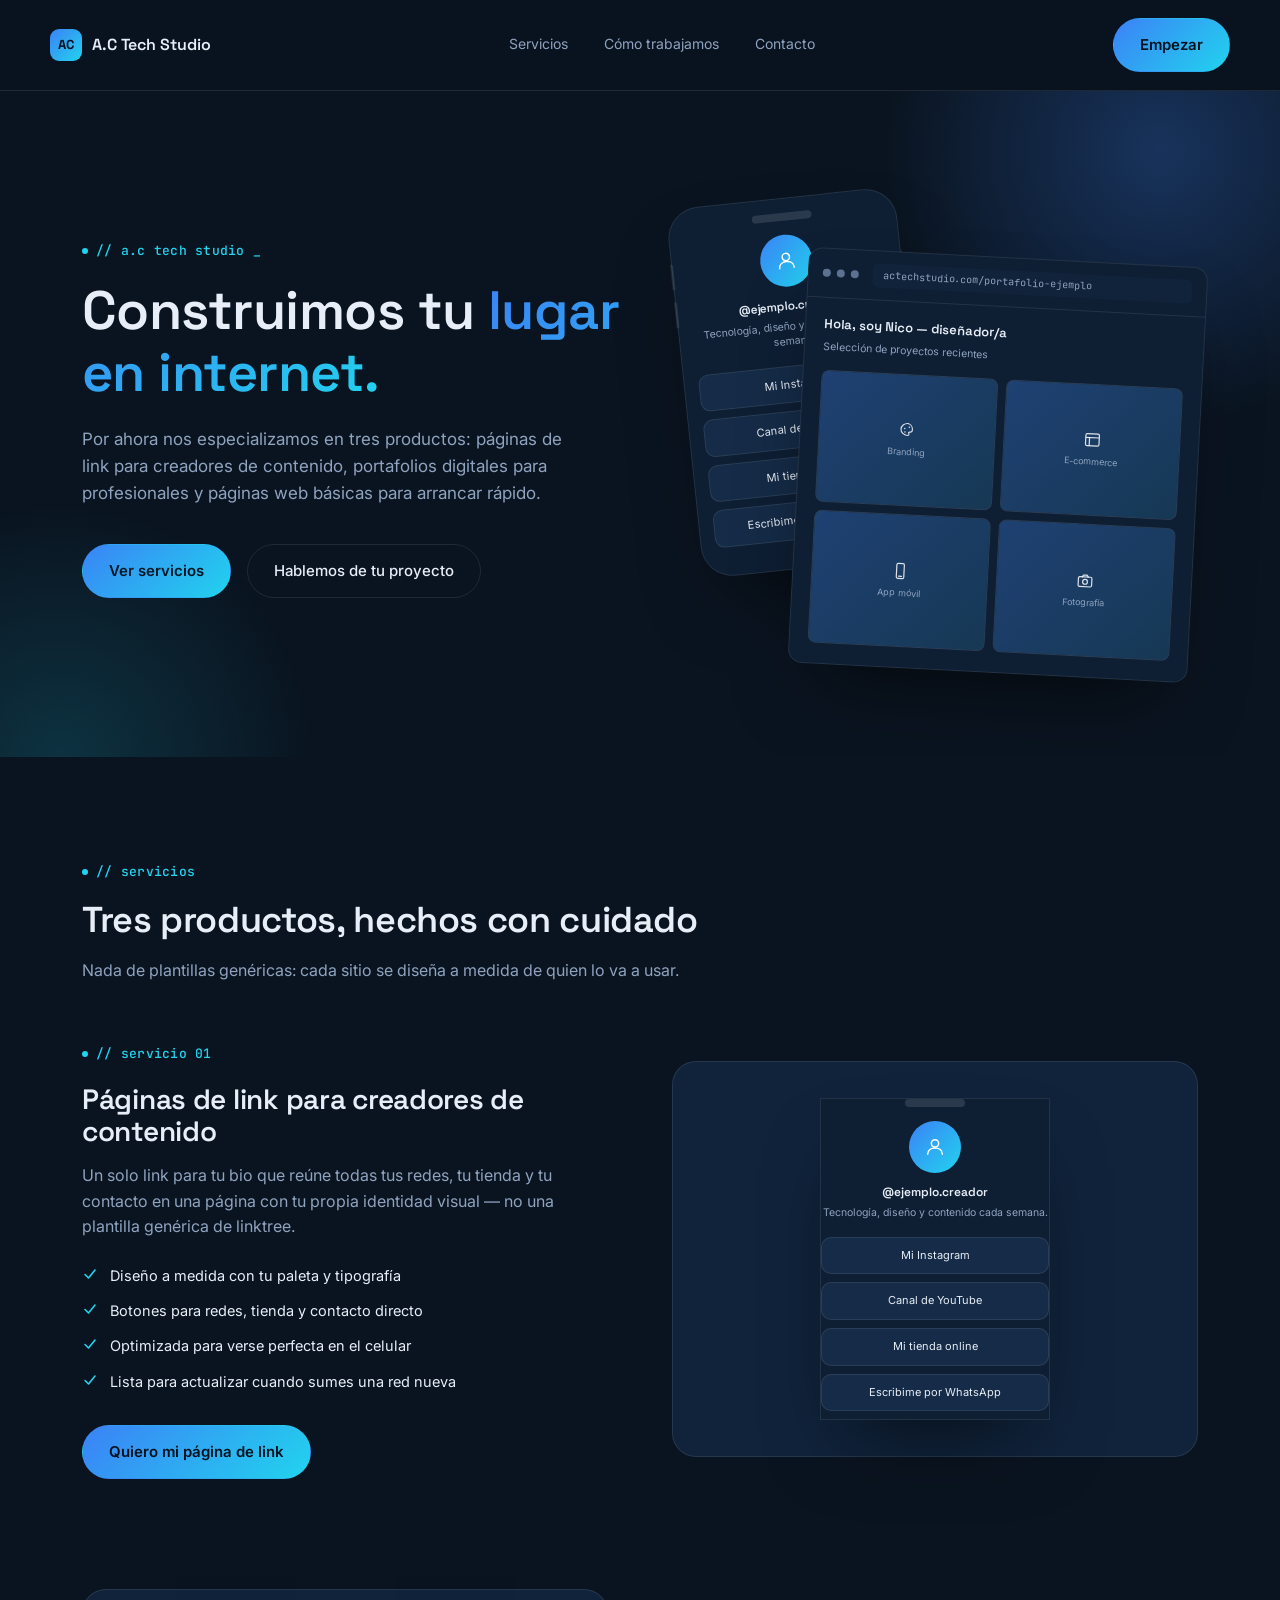
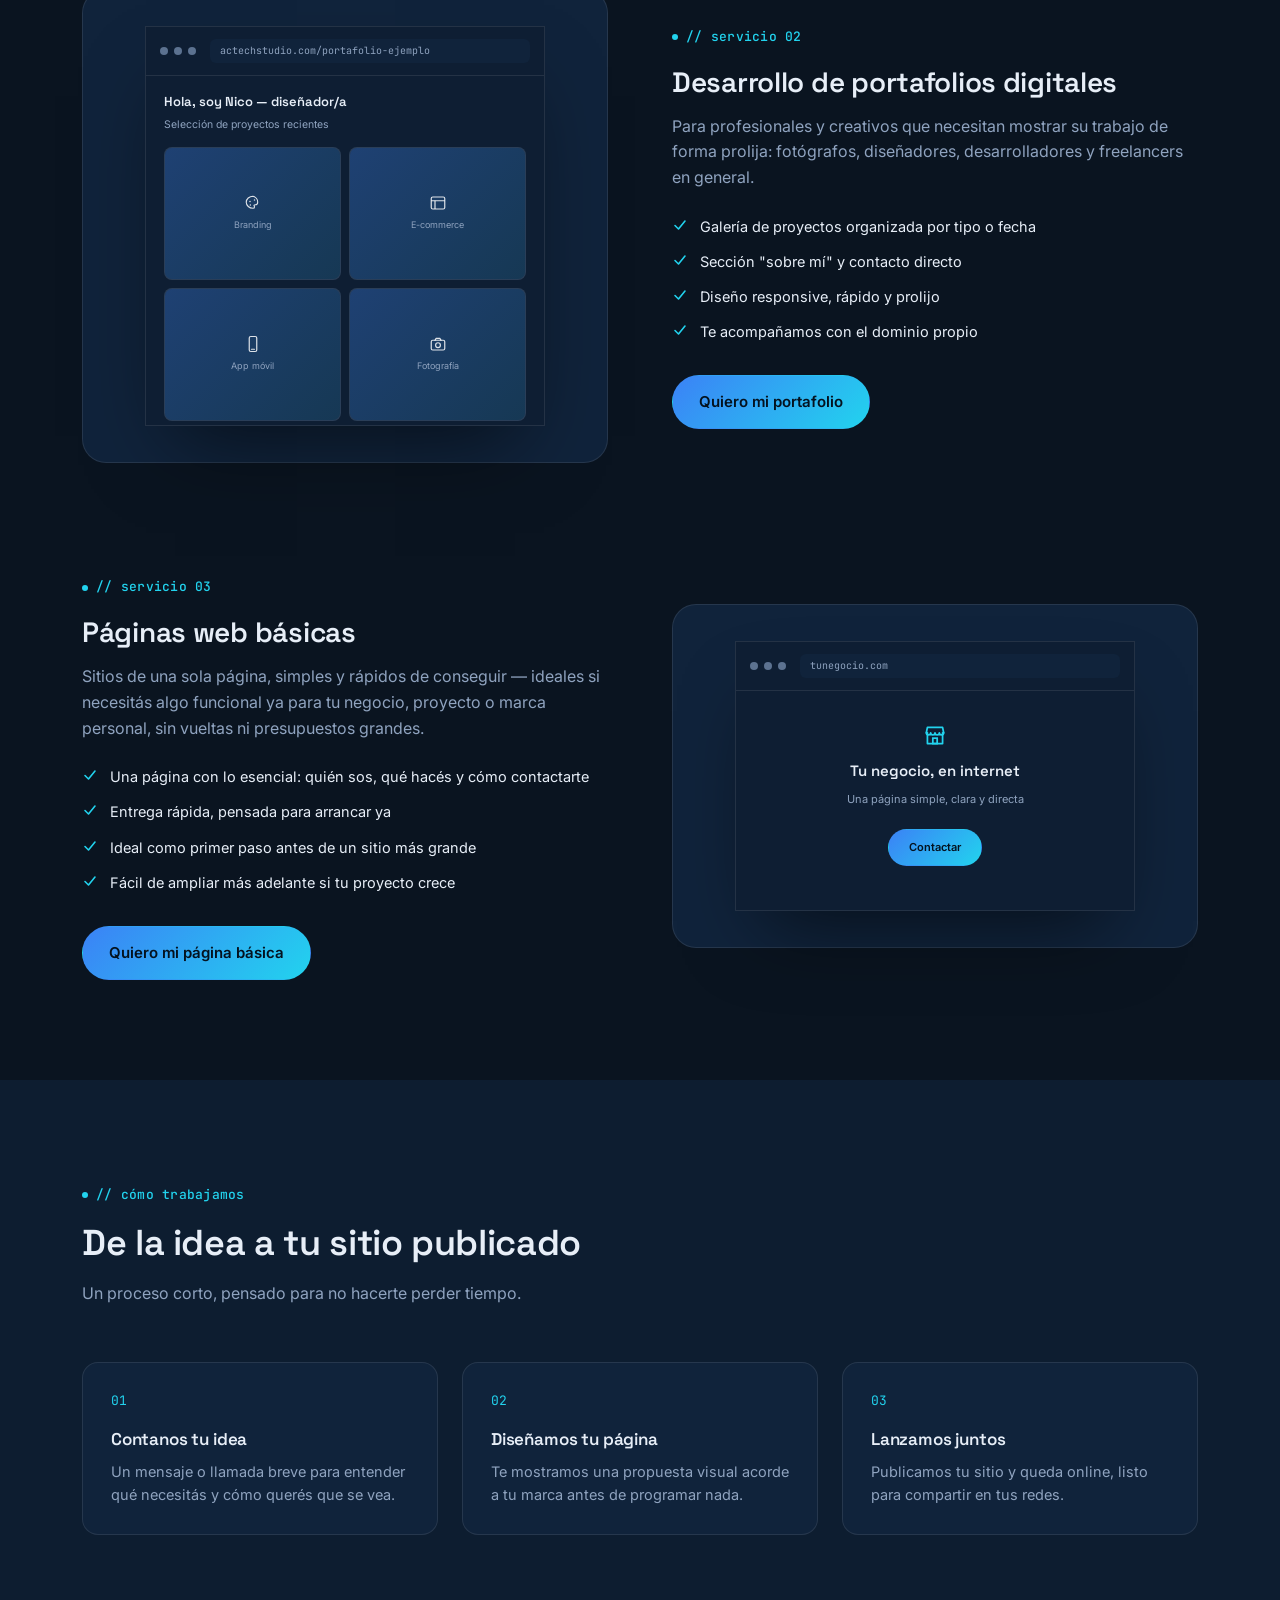
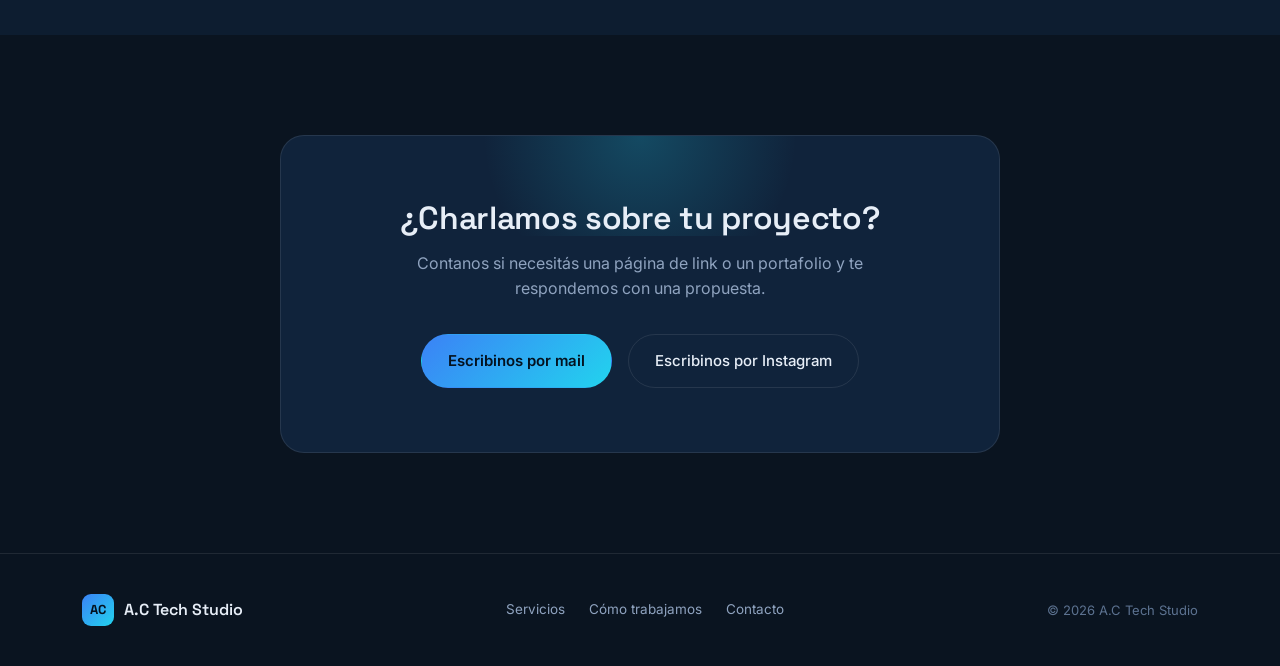
==== commit 5a6c5d36: "Add files via upload" ====
--- a/index.html
+++ b/index.html
@@ -5,6 +5,7 @@
 <meta name="viewport" content="width=device-width, initial-scale=1.0">
 <title>A.C Tech Studio — Páginas de link y portafolios digitales</title>
 <meta name="description" content="A.C Tech Studio diseña páginas de link para creadores de contenido y portafolios digitales para profesionales.">
+<meta name="theme-color" content="#0A1420">
 <link rel="preconnect" href="https://fonts.googleapis.com">
 <link rel="preconnect" href="https://fonts.gstatic.com" crossorigin>
 <link href="https://fonts.googleapis.com/css2?family=Space+Grotesk:wght@500;600;700&family=Inter:wght@400;500;600&family=JetBrains+Mono:wght@400;500&display=swap" rel="stylesheet">
@@ -25,7 +26,15 @@
     </div>
     <div class="nav-cta">
       <a href="#contacto" class="btn btn--primary">Empezar</a>
-    </div>
+      <button class="nav-toggle" id="nav-toggle" aria-label="Abrir menú" aria-expanded="false" aria-controls="mobile-menu">
+        <span></span><span></span><span></span>
+      </button>
+    </div>
+  </div>
+  <div class="mobile-menu" id="mobile-menu">
+    <a href="#servicios">Servicios</a>
+    <a href="#como-trabajamos">Cómo trabajamos</a>
+    <a href="#contacto">Contacto</a>
   </div>
 </nav>
 
@@ -211,8 +220,8 @@
       <h2>¿Charlamos sobre tu proyecto?</h2>
       <p>Contanos si necesitás una página de link o un portafolio y te respondemos con una propuesta.</p>
       <div class="contact-ctas">
-        <a href="mailto:hola@actechstudio.com" class="btn btn--primary">Escribinos por mail</a>
-        <a href="https://instagram.com/actechstudio" class="btn btn--ghost" target="_blank" rel="noopener">Escribinos por Instagram</a>
+        <a href="mailto:a.c.techstudio.2026@gmail.com" class="btn btn--primary">Escribinos por mail</a>
+        <a href="https://www.instagram.com/a.c._tech_studio/" class="btn btn--ghost" target="_blank" rel="noopener">Escribinos por Instagram</a>
       </div>
     </div>
   </div>
--- a/style.css
+++ b/style.css
@@ -31,6 +31,7 @@
     font-size:16px;
     line-height:1.6;
     -webkit-font-smoothing:antialiased;
+    overflow-x:hidden;
   }
 
   h1,h2,h3,h4{
@@ -71,6 +72,9 @@
     max-width:1180px;
     margin:0 auto;
     padding:0 32px;
+  }
+  @media (max-width:600px){
+    .wrap{padding:0 20px;}
   }
 
   .muted{color:var(--muted);}
@@ -113,8 +117,12 @@
     border-color:var(--border);
     color:var(--text);
   }
-  .btn--ghost:hover{border-color:var(--cyan);color:var(--cyan);}
+  .btn--ghost:hover{border-color:var(--cyan);color:var(--cyan);transform:translateY(-2px);}
   .btn--block{width:100%;}
+
+  @media (max-width:480px){
+    .btn{padding:13px 22px;font-size:14px;}
+  }
 
   /* ---------- Nav ---------- */
   .nav{
@@ -124,6 +132,11 @@
     backdrop-filter:blur(14px);
     background:rgba(10,20,32,0.72);
     border-bottom:1px solid var(--border);
+    transition:background 0.35s ease, box-shadow 0.35s ease;
+  }
+  .nav.is-scrolled{
+    background:rgba(9,17,28,0.92);
+    box-shadow:0 12px 30px -22px rgba(0,0,0,0.7);
   }
   .nav-inner{
     display:flex;
@@ -156,13 +169,72 @@
     font-size:14px;
     color:var(--muted);
   }
-  .nav-links a{transition:color 0.2s ease;}
+  .nav-links a{position:relative;transition:color 0.2s ease;padding-bottom:2px;}
+  .nav-links a::after{
+    content:"";
+    position:absolute;left:0;bottom:-2px;
+    width:0;height:1px;
+    background:var(--cyan);
+    transition:width 0.25s ease;
+  }
   .nav-links a:hover{color:var(--text);}
-  .nav-cta{display:flex;align-items:center;gap:16px;}
-  .nav-toggle{display:none;}
+  .nav-links a:hover::after{width:100%;}
+  .nav-cta{display:flex;align-items:center;gap:14px;}
+
+  /* Hamburguesa */
+  .nav-toggle{
+    display:none;
+    flex-direction:column;
+    justify-content:center;
+    align-items:center;
+    gap:4px;
+    width:38px;height:38px;
+    flex:none;
+    background:transparent;
+    border:1px solid var(--border);
+    border-radius:9px;
+    padding:0;
+    cursor:pointer;
+    transition:border-color 0.2s ease;
+  }
+  .nav-toggle:hover{border-color:var(--cyan);}
+  .nav-toggle span{
+    display:block;
+    width:15px;height:1.5px;
+    background:var(--text);
+    border-radius:1px;
+    transition:transform 0.3s ease, opacity 0.3s ease;
+  }
+  .nav-toggle[aria-expanded="true"] span:nth-child(1){transform:translateY(5.5px) rotate(45deg);}
+  .nav-toggle[aria-expanded="true"] span:nth-child(2){opacity:0;}
+  .nav-toggle[aria-expanded="true"] span:nth-child(3){transform:translateY(-5.5px) rotate(-45deg);}
+
+  /* Menú móvil desplegable */
+  .mobile-menu{
+    display:none;
+    max-height:0;
+    overflow:hidden;
+    flex-direction:column;
+    transition:max-height 0.35s ease;
+  }
+  .mobile-menu a{
+    padding:15px 32px;
+    font-size:15px;
+    color:var(--muted);
+    border-top:1px solid var(--border);
+    transition:color 0.2s ease, padding-left 0.2s ease;
+  }
+  .mobile-menu a:hover{color:var(--cyan);padding-left:38px;}
 
   @media (max-width:820px){
     .nav-links{display:none;}
+    .nav-toggle{display:flex;}
+    .mobile-menu{display:flex;}
+    .mobile-menu.is-open{max-height:220px;}
+  }
+  @media (max-width:400px){
+    .nav-cta{gap:10px;}
+    .nav-cta .btn{padding:11px 16px;font-size:13.5px;}
   }
 
   /* ---------- Hero ---------- */
@@ -178,7 +250,7 @@
     width:560px;height:560px;
     background:radial-gradient(circle, rgba(59,130,246,0.28), transparent 70%);
     pointer-events:none;
-    animation:drift-a 14s ease-in-out infinite alternate;
+    animation:drift-a 15s cubic-bezier(.45,0,.55,1) infinite alternate;
   }
   .hero::after{
     content:"";
@@ -187,10 +259,10 @@
     width:520px;height:520px;
     background:radial-gradient(circle, rgba(34,211,238,0.16), transparent 70%);
     pointer-events:none;
-    animation:drift-b 16s ease-in-out infinite alternate;
-  }
-  @keyframes drift-a{0%{transform:translate(0,0);}100%{transform:translate(-40px,30px);}}
-  @keyframes drift-b{0%{transform:translate(0,0);}100%{transform:translate(30px,-30px);}}
+    animation:drift-b 18s cubic-bezier(.45,0,.55,1) infinite alternate;
+  }
+  @keyframes drift-a{0%{transform:translate(0,0) scale(1);}100%{transform:translate(-50px,35px) scale(1.08);}}
+  @keyframes drift-b{0%{transform:translate(0,0) scale(1);}100%{transform:translate(35px,-35px) scale(1.1);}}
   .hero-grid{
     display:grid;
     grid-template-columns:1fr 0.95fr;
@@ -199,7 +271,7 @@
     position:relative;
   }
   .hero h1{
-    font-size:clamp(34px,4.4vw,54px);
+    font-size:clamp(32px,4.4vw,54px);
     margin-bottom:22px;
   }
   .hero h1 .accent{
@@ -216,9 +288,29 @@
   }
   .hero-ctas{display:flex;gap:16px;flex-wrap:wrap;}
 
+  /* Entrada suave al cargar la página */
+  .hero .eyebrow,
+  .hero h1,
+  .hero-sub,
+  .hero-ctas{
+    animation:hero-rise 0.85s cubic-bezier(.16,.84,.44,1) both;
+  }
+  .hero h1{animation-delay:0.06s;}
+  .hero-sub{animation-delay:0.14s;}
+  .hero-ctas{animation-delay:0.22s;}
+  @keyframes hero-rise{
+    from{opacity:0;transform:translateY(16px);}
+    to{opacity:1;transform:translateY(0);}
+  }
+
   @media (max-width:960px){
-    .hero-grid{grid-template-columns:1fr;}
-    .hero{padding:64px 0 70px;text-align:left;}
+    .hero-grid{gap:0;grid-template-columns:1fr;}
+    .hero{padding:56px 0 60px;text-align:left;}
+  }
+  @media (max-width:600px){
+    .hero{padding:44px 0 48px;}
+    .hero-ctas{flex-direction:column;align-items:stretch;}
+    .hero-ctas .btn{width:100%;}
   }
 
   /* ---------- Device mockups ---------- */
@@ -243,6 +335,7 @@
   }
   .device-browser{
     width:400px;
+    max-width:100%;
     border-radius:14px;
     right:0;
     top:70px;
@@ -252,6 +345,26 @@
   }
   @keyframes float-a{0%,100%{transform:rotate(-6deg) translateY(0);}50%{transform:rotate(-6deg) translateY(-10px);}}
   @keyframes float-b{0%,100%{transform:rotate(3deg) translateY(0);}50%{transform:rotate(3deg) translateY(-8px);}}
+  @keyframes float-plain{0%,100%{transform:translateY(0);}50%{transform:translateY(-8px);}}
+
+  /* Botones físicos del mockup de celular, para que se lea como un dispositivo real */
+  .device-phone::before{
+    content:"";
+    position:absolute;
+    right:-2px;top:64px;
+    width:3px;height:46px;
+    background:var(--border);
+    border-radius:2px 0 0 2px;
+  }
+  .device-phone::after{
+    content:"";
+    position:absolute;
+    left:-2px;top:54px;
+    width:3px;height:26px;
+    background:var(--border);
+    border-radius:0 2px 2px 0;
+    box-shadow:0 38px 0 var(--border);
+  }
 
   .phone-notch{
     width:60px;height:8px;border-radius:6px;
@@ -263,6 +376,11 @@
     background:var(--grad);
     margin:0 auto 10px;
     display:flex;align-items:center;justify-content:center;
+    animation:avatar-pulse 3s ease-in-out infinite;
+  }
+  @keyframes avatar-pulse{
+    0%,100%{box-shadow:0 0 0 0 rgba(34,211,238,0.35);}
+    50%{box-shadow:0 0 0 7px rgba(34,211,238,0);}
   }
   .phone-name{text-align:center;font-size:12px;font-weight:600;font-family:'Space Grotesk',sans-serif;}
   .phone-bio{text-align:center;font-size:10.5px;color:var(--muted);margin:4px 0 16px;line-height:1.4;}
@@ -286,6 +404,23 @@
     display:flex;align-items:center;gap:6px;
     padding:12px 14px;
     border-bottom:1px solid var(--border);
+    position:relative;
+    overflow:hidden;
+  }
+  /* Barrido tipo "cargando página" en la barra del navegador */
+  .browser-bar::after{
+    content:"";
+    position:absolute;
+    left:-30%;bottom:-1px;
+    width:26%;height:2px;
+    background:var(--grad);
+    opacity:0.85;
+    animation:loading-sweep 3.6s cubic-bezier(.45,0,.55,1) infinite;
+  }
+  @keyframes loading-sweep{
+    0%{left:-30%;}
+    55%{left:100%;}
+    100%{left:100%;}
   }
   .browser-dot{width:8px;height:8px;border-radius:50%;background:var(--muted-dim);}
   .browser-url{
@@ -297,6 +432,10 @@
     border-radius:6px;
     padding:4px 10px;
     flex:1;
+    min-width:0;
+    overflow:hidden;
+    text-overflow:ellipsis;
+    white-space:nowrap;
   }
   .browser-body{padding:16px 18px 4px;}
   .browser-heading{font-size:13px;font-weight:600;font-family:'Space Grotesk',sans-serif;margin-bottom:4px;}
@@ -316,9 +455,9 @@
     font-size:9px;color:var(--muted);
     position:relative;
     overflow:hidden;
-    transition:transform 0.25s ease;
-  }
-  .browser-card:hover{transform:scale(1.05);}
+    transition:transform 0.3s cubic-bezier(.34,1.56,.64,1);
+  }
+  .browser-card:hover{transform:scale(1.06);}
   .browser-card .card-icon{position:relative;color:rgba(255,255,255,0.85);}
   .browser-card::before{
     content:"";
@@ -331,18 +470,41 @@
   .browser-card span{position:relative;}
 
   @media (max-width:960px){
-    .stage{min-height:0;margin-top:40px;}
-    .device{position:relative;transform:none !important;animation:none !important;}
-    .device-phone{margin:0 auto 28px;}
-    .device-browser{margin:0 auto;width:100%;max-width:400px;}
+    .stage{
+      min-height:0;
+      margin-top:36px;
+      display:flex;
+      flex-direction:column;
+      align-items:center;
+      gap:28px;
+    }
+    .device{
+      position:relative;
+      left:auto;right:auto;top:auto;
+      transform:none;
+      animation:float-plain 6s ease-in-out infinite;
+    }
+    .device-phone{margin:0;}
+    .device-browser{margin:0;width:100%;max-width:400px;}
+  }
+  @media (max-width:360px){
+    .device-phone{width:min(230px, 82vw);}
   }
 
   /* ---------- Sections shared ---------- */
   section{padding:100px 0;}
   .section-alt{background:var(--bg-alt);}
   .section-head{max-width:640px;margin-bottom:56px;}
-  .section-head h2{font-size:clamp(26px,3.2vw,36px);margin-bottom:16px;}
+  .section-head h2{font-size:clamp(24px,3.2vw,36px);margin-bottom:16px;}
   .section-head p{color:var(--muted);font-size:16px;}
+
+  @media (max-width:820px){
+    section{padding:72px 0;}
+    .section-head{margin-bottom:44px;}
+  }
+  @media (max-width:480px){
+    section{padding:56px 0;}
+  }
 
   /* ---------- Service rows ---------- */
   .service{
@@ -365,8 +527,17 @@
     gap:12px;
     font-size:14.5px;
     color:var(--text);
+    opacity:0;
+    transform:translateX(-10px);
+    transition:opacity 0.5s ease, transform 0.5s ease;
   }
   .feature-list svg{flex:none;margin-top:2px;}
+
+  .service-copy.is-visible .feature-list li{opacity:1;transform:translateX(0);}
+  .service-copy.is-visible .feature-list li:nth-child(1){transition-delay:0.05s;}
+  .service-copy.is-visible .feature-list li:nth-child(2){transition-delay:0.12s;}
+  .service-copy.is-visible .feature-list li:nth-child(3){transition-delay:0.19s;}
+  .service-copy.is-visible .feature-list li:nth-child(4){transition-delay:0.26s;}
 
   .service-visual{
     background:var(--surface);
@@ -380,9 +551,13 @@
   }
 
   @media (max-width:900px){
-    .service, .service--reverse{grid-template-columns:1fr;}
+    .service, .service--reverse{grid-template-columns:1fr;gap:32px;}
     .service--reverse .service-copy, .service--reverse .service-visual{order:initial;}
-    .service + .service{margin-top:72px;}
+    .service + .service{margin-top:64px;}
+  }
+  @media (max-width:600px){
+    .service-visual{padding:24px;min-height:auto;}
+    .service + .service{margin-top:52px;}
   }
 
   /* ---------- Process ---------- */
@@ -411,7 +586,11 @@
   .process-card h4{font-size:17px;margin-bottom:10px;}
   .process-card p{color:var(--muted);font-size:14.5px;}
 
-  @media (max-width:820px){
+  @media (max-width:820px) and (min-width:561px){
+    .process-grid{grid-template-columns:repeat(2,1fr);}
+    .process-card:last-child{grid-column:1 / -1;}
+  }
+  @media (max-width:560px){
     .process-grid{grid-template-columns:1fr;}
   }
 
@@ -441,6 +620,8 @@
 
   @media (max-width:600px){
     .contact-card{padding:40px 24px;}
+    .contact-ctas{flex-direction:column;align-items:stretch;}
+    .contact-ctas .btn{width:100%;}
   }
 
   /* ---------- Footer ---------- */
@@ -456,8 +637,14 @@
     gap:20px;
   }
   .footer-links{display:flex;gap:24px;font-size:13.5px;color:var(--muted);}
+  .footer-links a{position:relative;transition:color 0.2s ease;}
   .footer-links a:hover{color:var(--cyan);}
   .footer-copy{font-size:13px;color:var(--muted-dim);}
+
+  @media (max-width:600px){
+    .footer-inner{flex-direction:column;text-align:center;}
+    .footer-links{gap:20px;flex-wrap:wrap;justify-content:center;}
+  }
 
   /* ---------- Scroll reveal ---------- */
   .reveal{
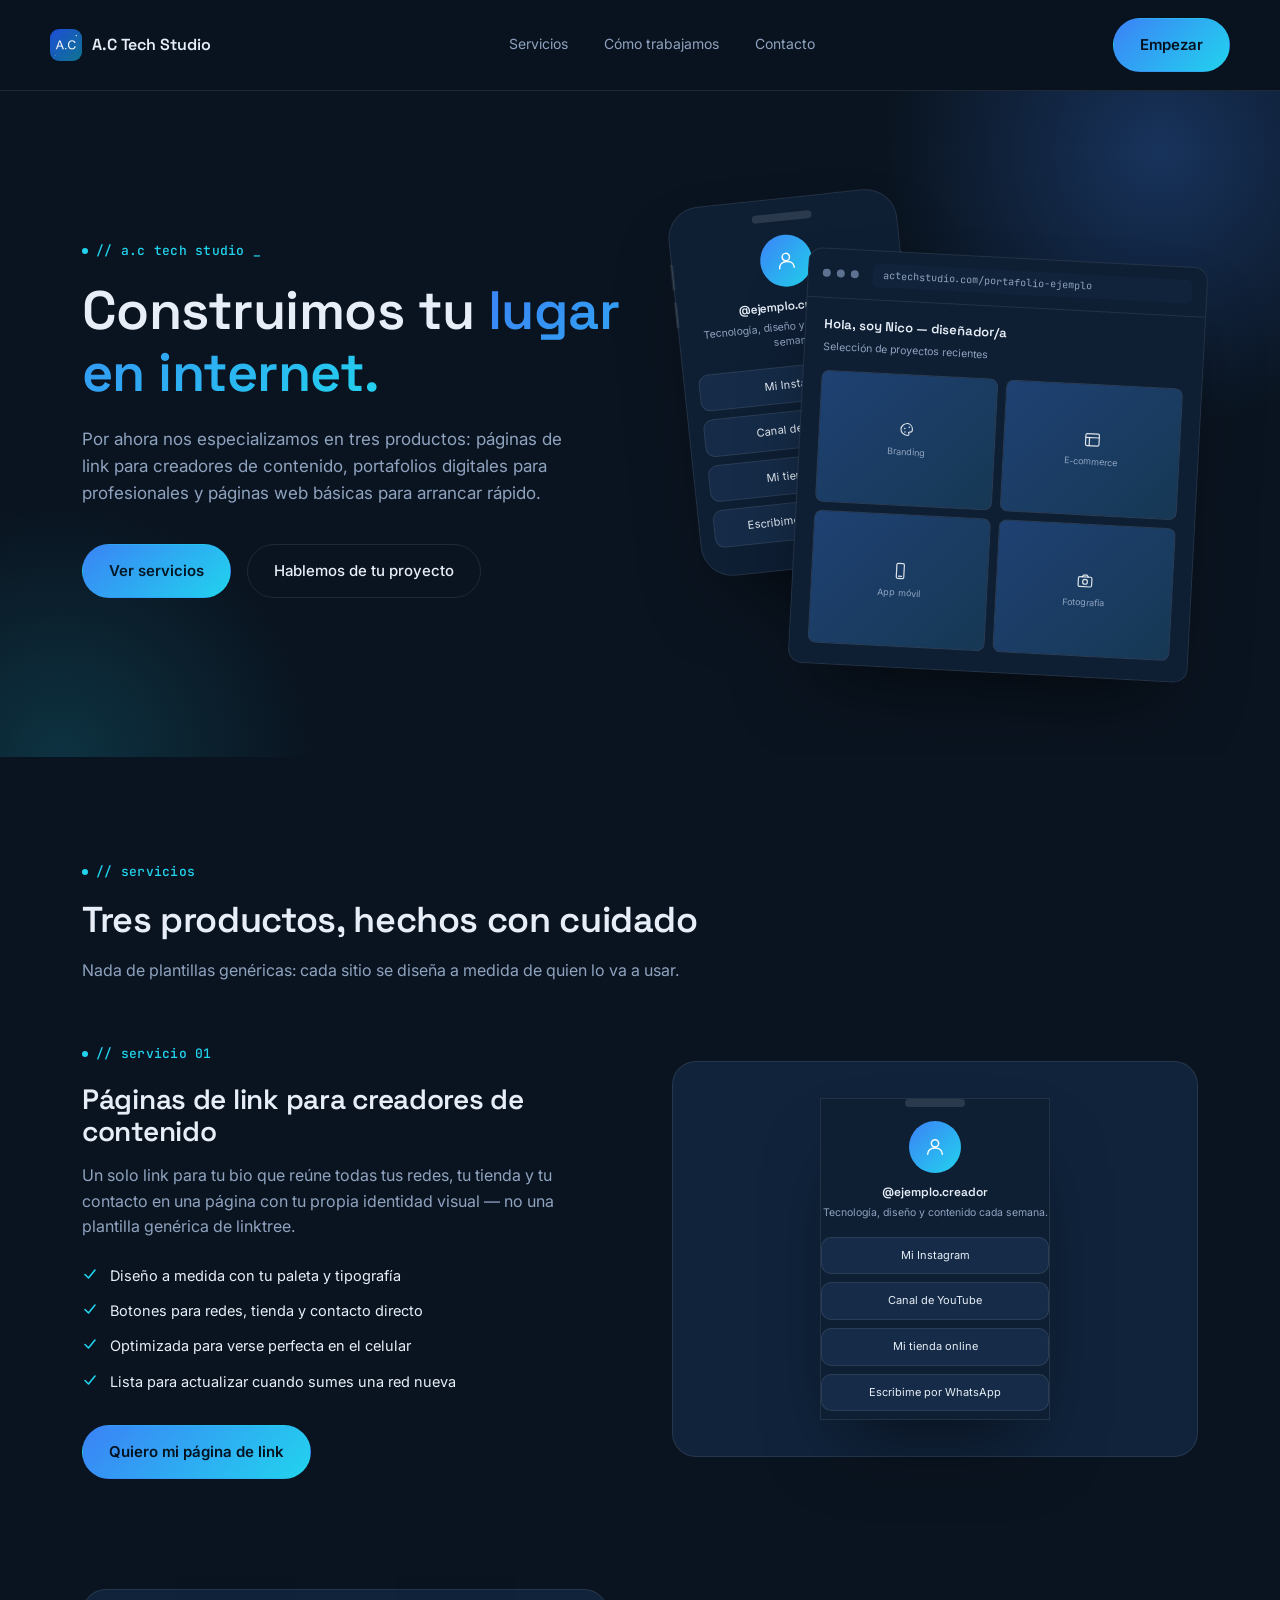
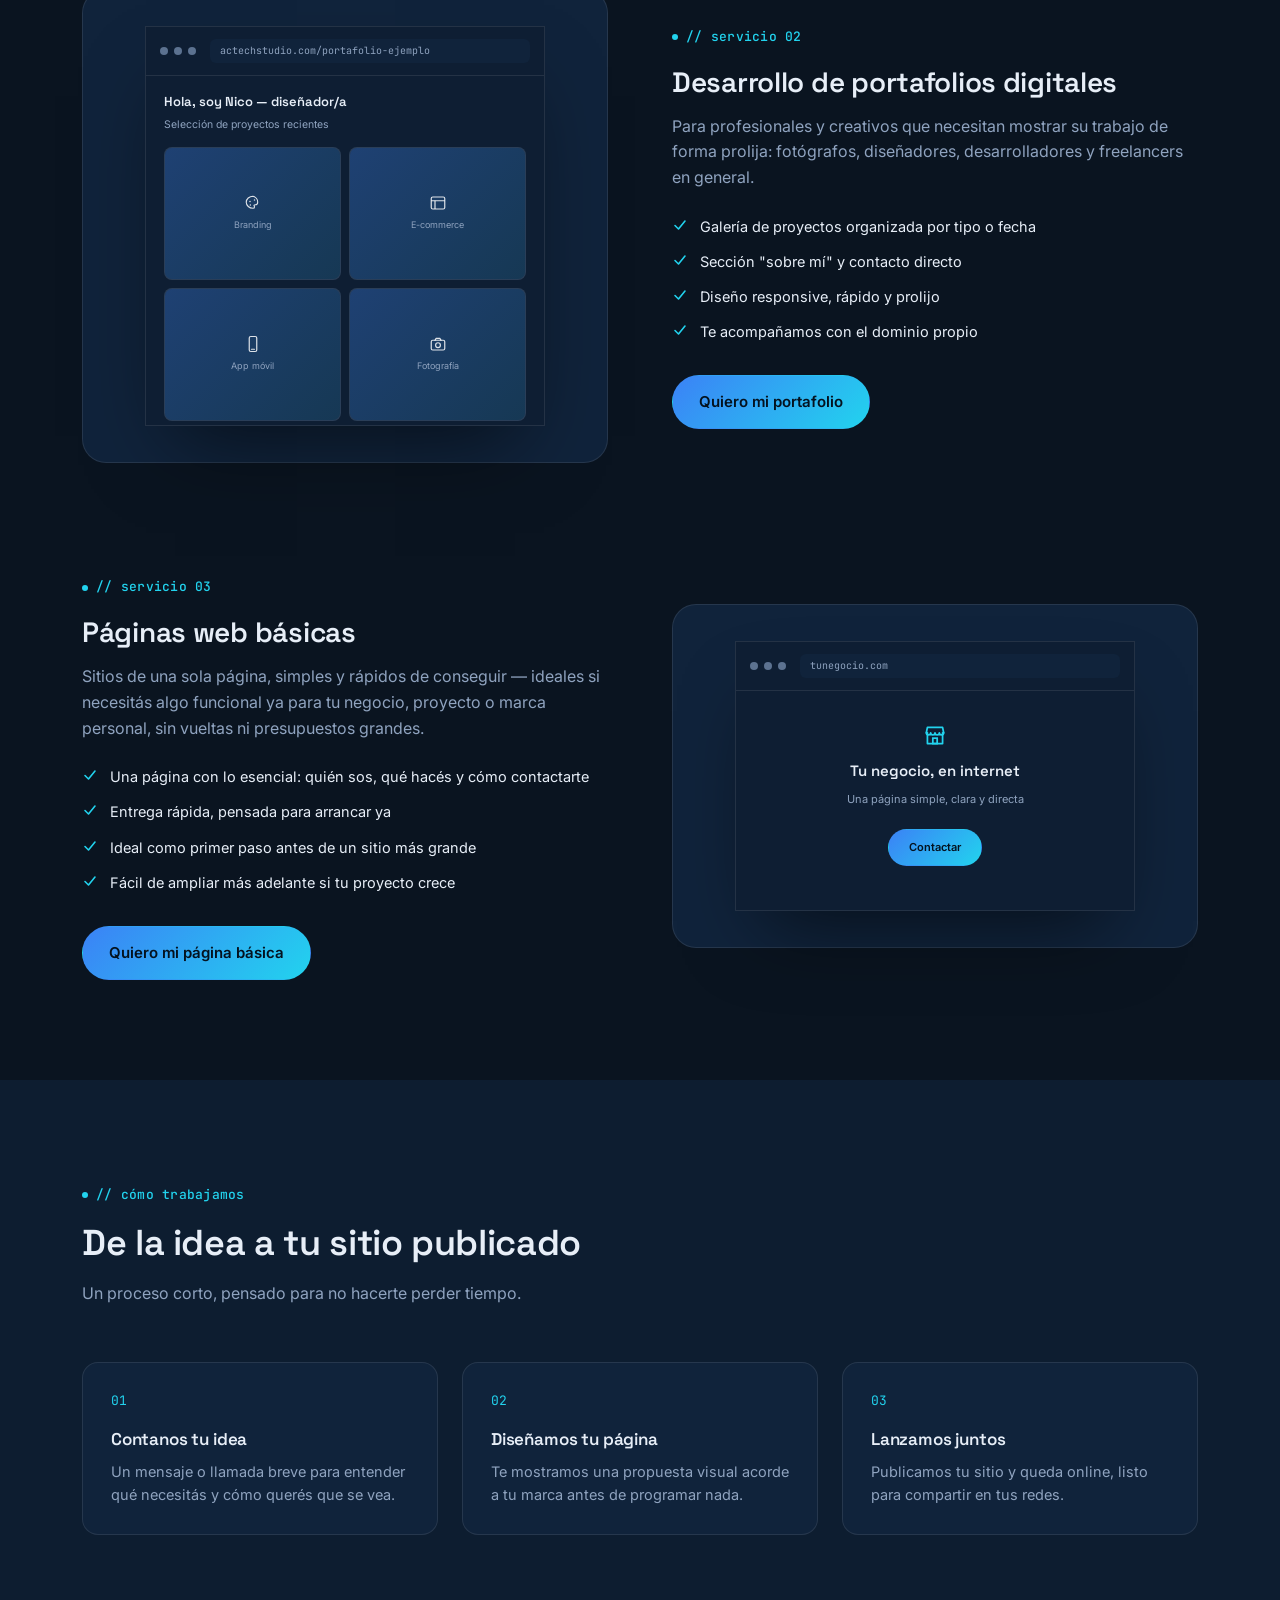
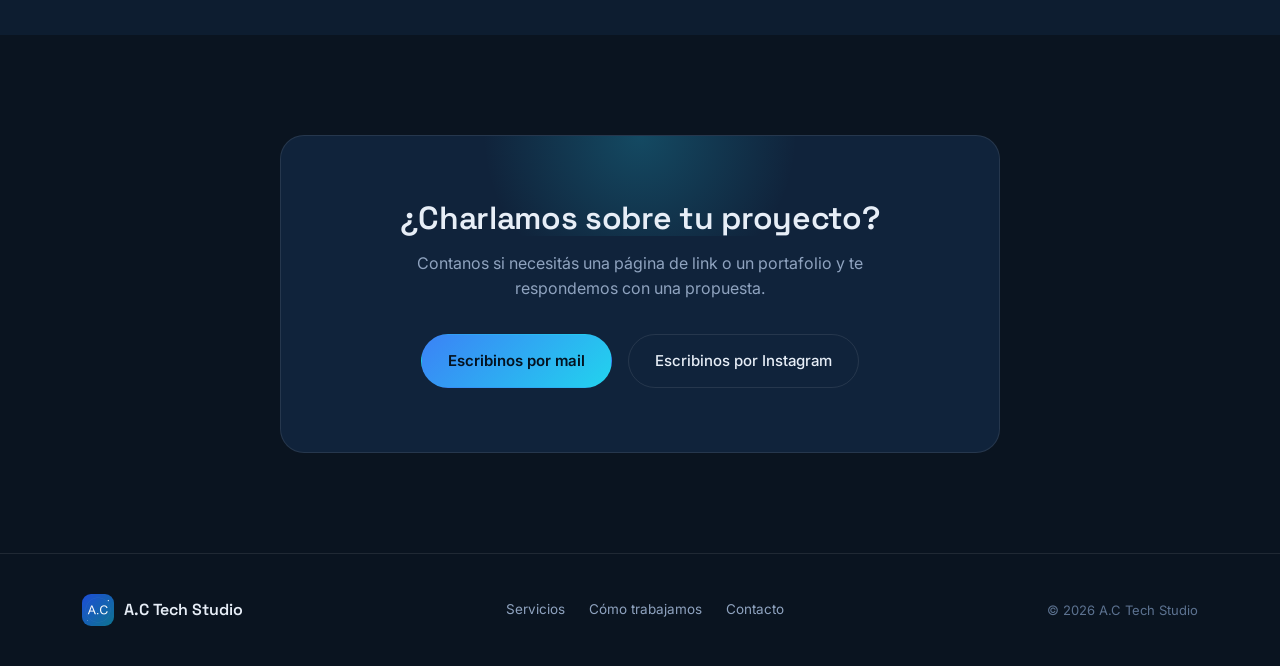
==== commit 9a9f5e8b: "Add files via upload" ====
--- a/index.html
+++ b/index.html
@@ -6,6 +6,9 @@
 <title>A.C Tech Studio — Páginas de link y portafolios digitales</title>
 <meta name="description" content="A.C Tech Studio diseña páginas de link para creadores de contenido y portafolios digitales para profesionales.">
 <meta name="theme-color" content="#0A1420">
+<link rel="icon" href="img/favicon.ico" sizes="any">
+<link rel="icon" href="img/favicon-32.png" type="image/png" sizes="32x32">
+<link rel="apple-touch-icon" href="assets/apple-touch-icon.png">
 <link rel="preconnect" href="https://fonts.googleapis.com">
 <link rel="preconnect" href="https://fonts.gstatic.com" crossorigin>
 <link href="https://fonts.googleapis.com/css2?family=Space+Grotesk:wght@500;600;700&family=Inter:wght@400;500;600&family=JetBrains+Mono:wght@400;500&display=swap" rel="stylesheet">
@@ -16,7 +19,7 @@
 <nav class="nav">
   <div class="wrap nav-inner">
     <a href="#" class="brand">
-      <span class="brand-mark">AC</span>
+      <img src="img/logo.png" alt="A.C Tech Studio" class="brand-mark">
       A.C Tech Studio
     </a>
     <div class="nav-links">
@@ -221,7 +224,7 @@
       <p>Contanos si necesitás una página de link o un portafolio y te respondemos con una propuesta.</p>
       <div class="contact-ctas">
         <a href="mailto:a.c.techstudio.2026@gmail.com" class="btn btn--primary">Escribinos por mail</a>
-        <a href="https://www.instagram.com/a.c._tech_studio/" class="btn btn--ghost" target="_blank" rel="noopener">Escribinos por Instagram</a>
+        <a href="https://instagram.com/actechstudio" class="btn btn--ghost" target="_blank" rel="noopener">Escribinos por Instagram</a>
       </div>
     </div>
   </div>
@@ -230,7 +233,7 @@
 <footer class="footer">
   <div class="wrap footer-inner">
     <a href="#" class="brand">
-      <span class="brand-mark">AC</span>
+      <img src="img/logo.png" alt="A.C Tech Studio" class="brand-mark">
       A.C Tech Studio
     </a>
     <div class="footer-links">
--- a/style.css
+++ b/style.css
@@ -154,10 +154,8 @@
   }
   .brand-mark{
     width:32px;height:32px;border-radius:9px;
-    background:var(--grad);
-    display:flex;align-items:center;justify-content:center;
-    font-family:'Space Grotesk',sans-serif;
-    font-weight:700;font-size:13px;color:#04121F;
+    object-fit:cover;
+    display:block;
     flex:none;
     transition:transform 0.3s ease;
   }
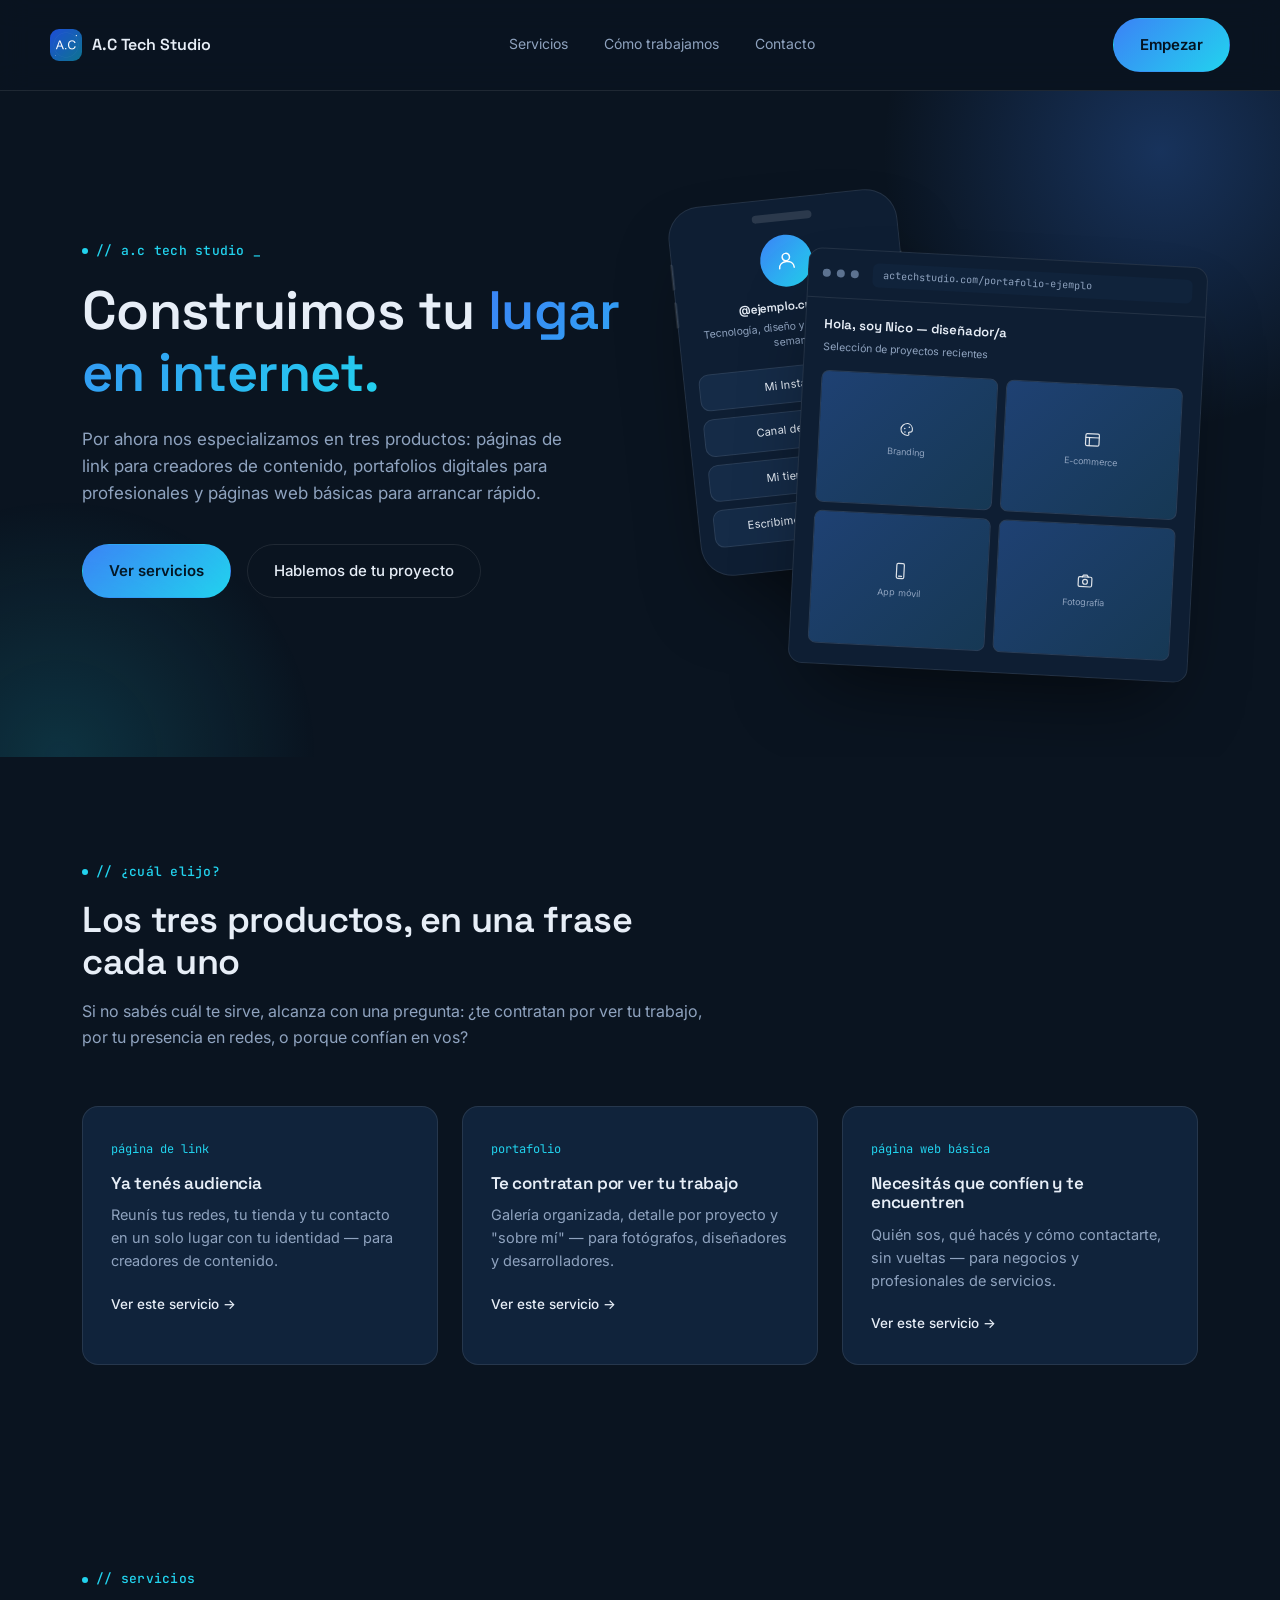
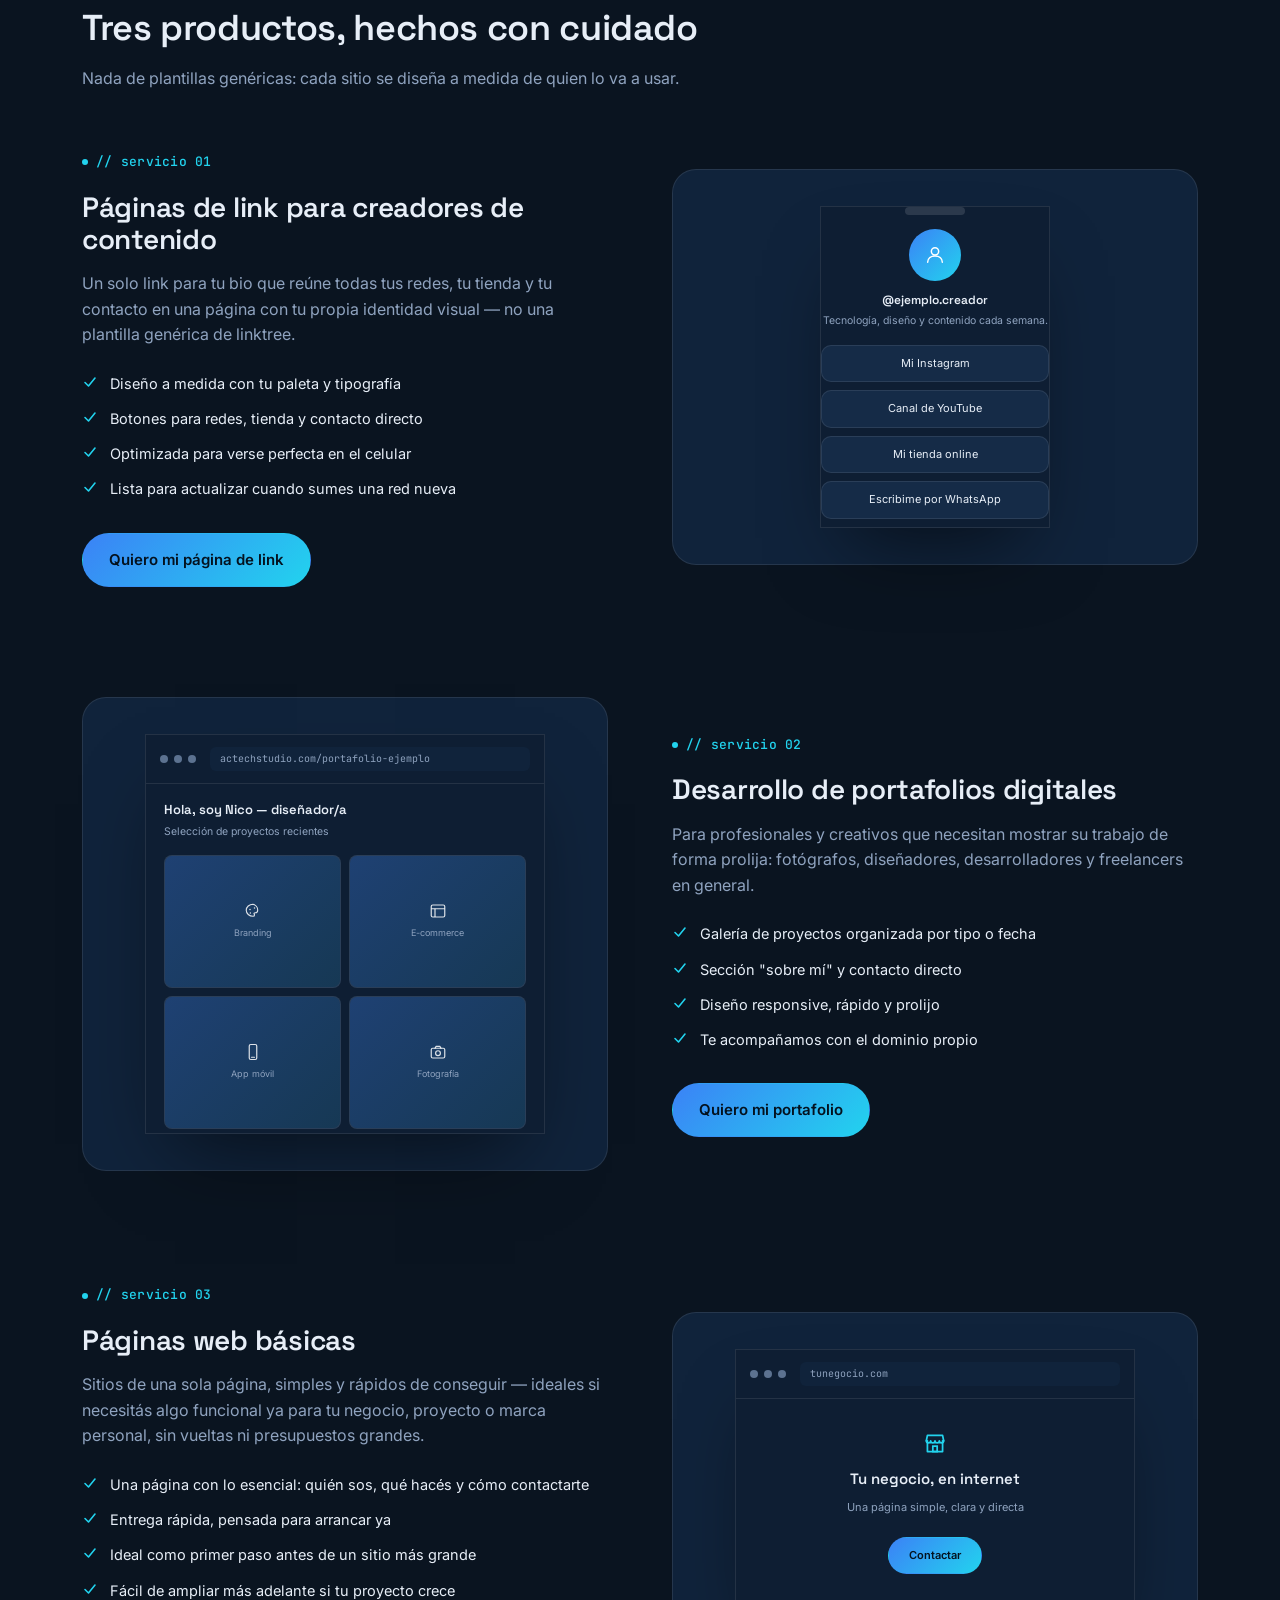
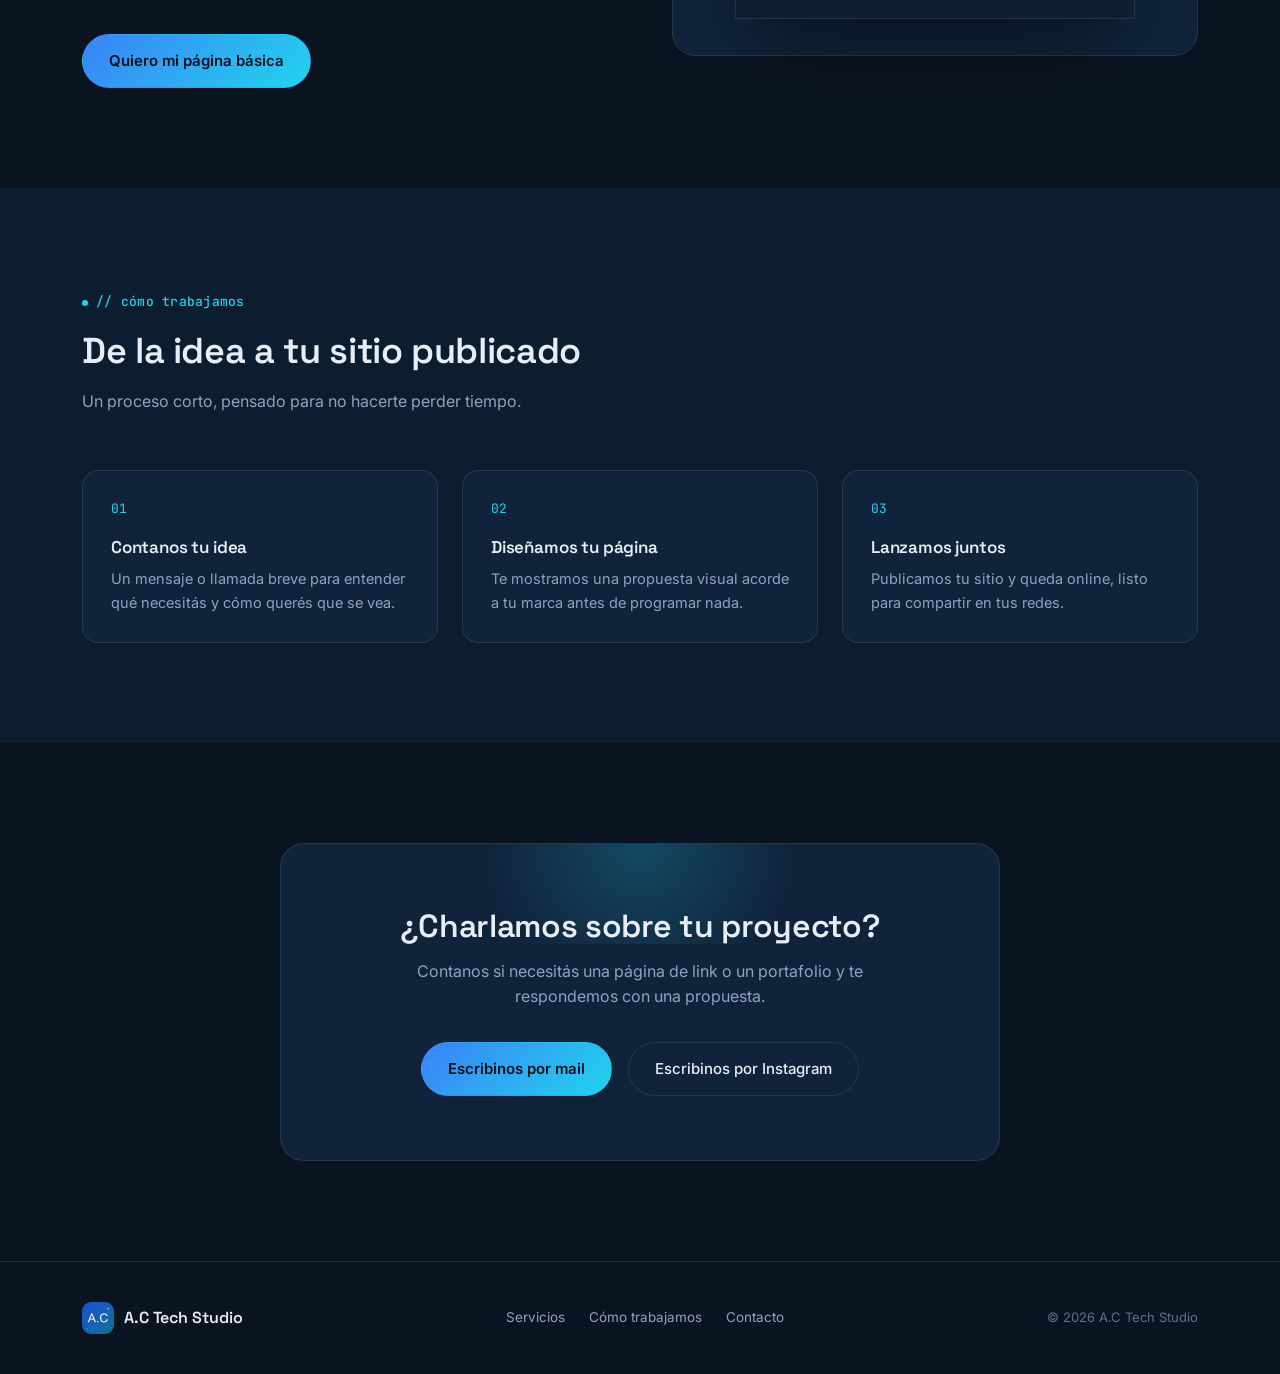
==== commit 8dcba0fb: "Add files via upload" ====
--- a/index.html
+++ b/index.html
@@ -87,6 +87,36 @@
   </div>
 </header>
 
+<section id="diferencias">
+  <div class="wrap">
+    <div class="section-head reveal">
+      <span class="eyebrow">// ¿cuál elijo?</span>
+      <h2>Los tres productos, en una frase cada uno</h2>
+      <p>Si no sabés cuál te sirve, alcanza con una pregunta: ¿te contratan por ver tu trabajo, por tu presencia en redes, o porque confían en vos?</p>
+    </div>
+    <div class="compare-grid">
+      <a href="#link-pages" class="compare-card reveal" style="--rd:0s">
+        <span class="compare-kicker">página de link</span>
+        <h4>Ya tenés audiencia</h4>
+        <p>Reunís tus redes, tu tienda y tu contacto en un solo lugar con tu identidad — para creadores de contenido.</p>
+        <span class="compare-link">Ver este servicio →</span>
+      </a>
+      <a href="#portafolios" class="compare-card reveal" style="--rd:0.12s">
+        <span class="compare-kicker">portafolio</span>
+        <h4>Te contratan por ver tu trabajo</h4>
+        <p>Galería organizada, detalle por proyecto y "sobre mí" — para fotógrafos, diseñadores y desarrolladores.</p>
+        <span class="compare-link">Ver este servicio →</span>
+      </a>
+      <a href="#sitios-basicos" class="compare-card reveal" style="--rd:0.24s">
+        <span class="compare-kicker">página web básica</span>
+        <h4>Necesitás que confíen y te encuentren</h4>
+        <p>Quién sos, qué hacés y cómo contactarte, sin vueltas — para negocios y profesionales de servicios.</p>
+        <span class="compare-link">Ver este servicio →</span>
+      </a>
+    </div>
+  </div>
+</section>
+
 <section id="servicios">
   <div class="wrap">
     <div class="section-head reveal">
@@ -224,7 +254,7 @@
       <p>Contanos si necesitás una página de link o un portafolio y te respondemos con una propuesta.</p>
       <div class="contact-ctas">
         <a href="mailto:a.c.techstudio.2026@gmail.com" class="btn btn--primary">Escribinos por mail</a>
-        <a href="https://instagram.com/actechstudio" class="btn btn--ghost" target="_blank" rel="noopener">Escribinos por Instagram</a>
+        <a href="https://www.instagram.com/a.c._tech_studio/" class="btn btn--ghost" target="_blank" rel="noopener">Escribinos por Instagram</a>
       </div>
     </div>
   </div>
--- a/style.css
+++ b/style.css
@@ -592,6 +592,52 @@
     .process-grid{grid-template-columns:1fr;}
   }
 
+  /* ---------- Compare (¿cuál elijo?) ---------- */
+  .compare-grid{
+    display:grid;
+    grid-template-columns:repeat(3,1fr);
+    gap:24px;
+  }
+  .compare-card{
+    display:block;
+    background:var(--surface);
+    border:1px solid var(--border);
+    border-radius:var(--radius-md);
+    padding:28px;
+    transition:transform 0.25s ease, border-color 0.3s ease, box-shadow 0.3s ease;
+  }
+  .compare-card.reveal{
+    transition:opacity 0.6s ease var(--rd,0s), transform 0.6s ease var(--rd,0s), border-color 0.3s ease, box-shadow 0.3s ease;
+  }
+  .compare-card:hover{transform:translateY(-4px);border-color:var(--cyan);box-shadow:0 16px 40px -24px rgba(34,211,238,0.4);}
+  .compare-kicker{
+    display:inline-block;
+    font-family:'JetBrains Mono',monospace;
+    font-size:12px;
+    color:var(--cyan);
+    margin-bottom:14px;
+  }
+  .compare-card h4{font-size:17px;margin-bottom:10px;color:var(--text);}
+  .compare-card p{color:var(--muted);font-size:14.5px;margin-bottom:18px;}
+  .compare-link{
+    font-size:13.5px;
+    font-weight:500;
+    color:var(--text);
+    display:inline-flex;
+    align-items:center;
+    gap:6px;
+    transition:gap 0.2s ease, color 0.2s ease;
+  }
+  .compare-card:hover .compare-link{gap:10px;color:var(--cyan);}
+
+  @media (max-width:820px) and (min-width:561px){
+    .compare-grid{grid-template-columns:repeat(2,1fr);}
+    .compare-card:last-child{grid-column:1 / -1;}
+  }
+  @media (max-width:560px){
+    .compare-grid{grid-template-columns:1fr;}
+  }
+
   /* ---------- Contact ---------- */
   .contact-card{
     background:var(--surface);
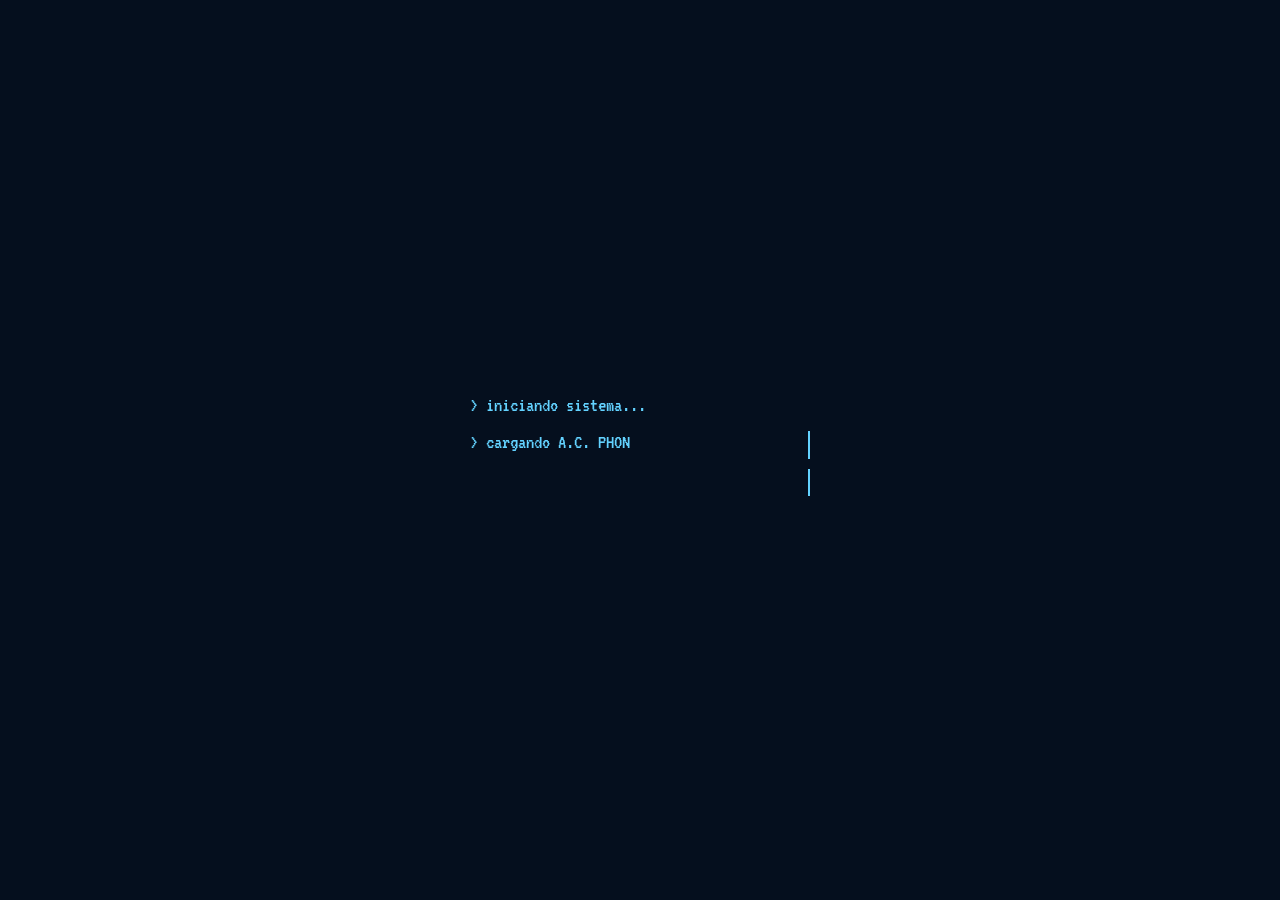
==== commit 70a834a7: "Add files via upload" ====
--- a/index.html
+++ b/index.html
@@ -2,280 +2,63 @@
 <html lang="es">
 <head>
 <meta charset="UTF-8">
-<meta name="viewport" content="width=device-width, initial-scale=1.0">
-<title>A.C Tech Studio — Páginas de link y portafolios digitales</title>
-<meta name="description" content="A.C Tech Studio diseña páginas de link para creadores de contenido y portafolios digitales para profesionales.">
-<meta name="theme-color" content="#0A1420">
-<link rel="icon" href="img/favicon.ico" sizes="any">
-<link rel="icon" href="img/favicon-32.png" type="image/png" sizes="32x32">
-<link rel="apple-touch-icon" href="assets/apple-touch-icon.png">
+<meta name="viewport" content="width=device-width, initial-scale=1, viewport-fit=cover">
+<title>A.C. Phone // Terminal</title>
 <link rel="preconnect" href="https://fonts.googleapis.com">
 <link rel="preconnect" href="https://fonts.gstatic.com" crossorigin>
-<link href="https://fonts.googleapis.com/css2?family=Space+Grotesk:wght@500;600;700&family=Inter:wght@400;500;600&family=JetBrains+Mono:wght@400;500&display=swap" rel="stylesheet">
-<link rel="stylesheet" href="style.css">
+<link href="https://fonts.googleapis.com/css2?family=VT323&family=Share+Tech+Mono&display=swap" rel="stylesheet">
+<link rel="stylesheet" href="styles.css">
 </head>
 <body>
 
-<nav class="nav">
-  <div class="wrap nav-inner">
-    <a href="#" class="brand">
-      <img src="img/logo.png" alt="A.C Tech Studio" class="brand-mark">
-      A.C Tech Studio
-    </a>
-    <div class="nav-links">
-      <a href="#servicios">Servicios</a>
-      <a href="#como-trabajamos">Cómo trabajamos</a>
-      <a href="#contacto">Contacto</a>
-    </div>
-    <div class="nav-cta">
-      <a href="#contacto" class="btn btn--primary">Empezar</a>
-      <button class="nav-toggle" id="nav-toggle" aria-label="Abrir menú" aria-expanded="false" aria-controls="mobile-menu">
-        <span></span><span></span><span></span>
-      </button>
+<div class="crt flicker">
+  <div class="scan-sweep"></div>
+
+  <div id="boot" aria-hidden="true">
+    <div class="lines">
+      <p id="boot-line-1"></p>
+      <p id="boot-line-2"></p>
+      <p id="boot-line-3" class="boot-final"></p>
     </div>
   </div>
-  <div class="mobile-menu" id="mobile-menu">
-    <a href="#servicios">Servicios</a>
-    <a href="#como-trabajamos">Cómo trabajamos</a>
-    <a href="#contacto">Contacto</a>
-  </div>
-</nav>
 
-<header class="hero">
-  <div class="wrap hero-grid">
-    <div>
-      <span class="eyebrow eyebrow--cursor">// a.c tech studio<span class="cursor">_</span></span>
-      <h1>Construimos tu <span class="accent">lugar en internet.</span></h1>
-      <p class="hero-sub">Por ahora nos especializamos en tres productos: páginas de link para creadores de contenido, portafolios digitales para profesionales y páginas web básicas para arrancar rápido.</p>
-      <div class="hero-ctas">
-        <a href="#servicios" class="btn btn--primary">Ver servicios</a>
-        <a href="#contacto" class="btn btn--ghost">Hablemos de tu proyecto</a>
-      </div>
+  <div class="page" id="page">
+    <div class="topbar">
+      <span>AC-PHONE // TERMINAL v1.0</span>
+      <span class="live"><span class="dot"></span> online</span>
     </div>
 
-    <div class="stage">
-      <div class="device device-phone">
-        <div class="phone-notch"></div>
-        <div class="phone-avatar"><svg width="22" height="22" viewBox="0 0 24 24" fill="none"><circle cx="12" cy="8" r="4" stroke="#FFFFFF" stroke-width="1.6"/><path d="M4 20c0-4.4 3.6-7 8-7s8 2.6 8 7" stroke="#FFFFFF" stroke-width="1.6" stroke-linecap="round"/></svg></div>
-        <div class="phone-name">@ejemplo.creador</div>
-        <div class="phone-bio">Tecnología, diseño y contenido cada semana.</div>
-        <div class="phone-btn" style="animation-delay:0s">Mi Instagram</div>
-        <div class="phone-btn" style="animation-delay:1.5s">Canal de YouTube</div>
-        <div class="phone-btn" style="animation-delay:3s">Mi tienda online</div>
-        <div class="phone-btn" style="animation-delay:4.5s">Escribime por WhatsApp</div>
+    <div class="term-window">
+      <div class="logo-box">
+        <img src="logo.png" alt="A.C. Phone">
       </div>
+      <h1>A.C. PHONE</h1>
+      <p class="tagline">reparación de celulares: módulos · baterías · pines de carga<span class="cursor"></span></p>
+    </div>
 
-      <div class="device device-browser">
-        <div class="browser-bar">
-          <span class="browser-dot"></span>
-          <span class="browser-dot"></span>
-          <span class="browser-dot"></span>
-          <span class="browser-url">actechstudio.com/portafolio-ejemplo</span>
-        </div>
-        <div class="browser-body">
-          <div class="browser-heading">Hola, soy Nico — diseñador/a</div>
-          <div class="browser-sub">Selección de proyectos recientes</div>
-          <div class="browser-grid">
-            <div class="browser-card" style="--d:0s"><svg class="card-icon" width="18" height="18" viewBox="0 0 24 24" fill="none"><path d="M12 3a9 8 0 100 16c1.1 0 2-.7 2-1.8 0-.5-.2-.9-.5-1.3-.3-.4-.2-1 .3-1.2.4-.2.9-.3 1.4-.3a3 3 0 003-3A8 8 0 0012 3z" stroke="currentColor" stroke-width="1.5" stroke-linejoin="round"/><circle cx="8" cy="10" r="1" fill="currentColor"/><circle cx="8.5" cy="14.5" r="1" fill="currentColor"/><circle cx="14" cy="8" r="1" fill="currentColor"/></svg><span>Branding</span></div>
-            <div class="browser-card" style="--d:1.25s"><svg class="card-icon" width="18" height="18" viewBox="0 0 24 24" fill="none"><rect x="3" y="4" width="18" height="16" rx="2" stroke="currentColor" stroke-width="1.6"/><line x1="3" y1="9" x2="21" y2="9" stroke="currentColor" stroke-width="1.6"/><line x1="8" y1="9" x2="8" y2="20" stroke="currentColor" stroke-width="1.6"/></svg><span>E-commerce</span></div>
-            <div class="browser-card" style="--d:2.5s"><svg class="card-icon" width="18" height="18" viewBox="0 0 24 24" fill="none"><rect x="7" y="2" width="10" height="20" rx="2" stroke="currentColor" stroke-width="1.6"/><line x1="10" y1="19" x2="14" y2="19" stroke="currentColor" stroke-width="1.6" stroke-linecap="round"/></svg><span>App móvil</span></div>
-            <div class="browser-card" style="--d:3.75s"><svg class="card-icon" width="18" height="18" viewBox="0 0 24 24" fill="none"><rect x="3" y="7" width="18" height="13" rx="2" stroke="currentColor" stroke-width="1.6"/><path d="M8 7l1.5-2.5h5L16 7" stroke="currentColor" stroke-width="1.6" stroke-linecap="round" stroke-linejoin="round"/><circle cx="12" cy="13.5" r="3.2" stroke="currentColor" stroke-width="1.6"/></svg><span>Fotografía</span></div>
-          </div>
-        </div>
-      </div>
-    </div>
-  </div>
-</header>
-
-<section id="diferencias">
-  <div class="wrap">
-    <div class="section-head reveal">
-      <span class="eyebrow">// ¿cuál elijo?</span>
-      <h2>Los tres productos, en una frase cada uno</h2>
-      <p>Si no sabés cuál te sirve, alcanza con una pregunta: ¿te contratan por ver tu trabajo, por tu presencia en redes, o porque confían en vos?</p>
-    </div>
-    <div class="compare-grid">
-      <a href="#link-pages" class="compare-card reveal" style="--rd:0s">
-        <span class="compare-kicker">página de link</span>
-        <h4>Ya tenés audiencia</h4>
-        <p>Reunís tus redes, tu tienda y tu contacto en un solo lugar con tu identidad — para creadores de contenido.</p>
-        <span class="compare-link">Ver este servicio →</span>
+    <p class="menu-label">seleccioná un canal de contacto:</p>
+    <div class="menu">
+      <a class="menu-item" style="--i:0" href="https://wa.me/5491135172027" target="_blank" rel="noopener">
+        <span class="bracket">[01]</span>
+        <span class="label"><strong>WHATSAPP</strong><small>presupuesto y turnos</small></span>
+        <span class="go">ENTER ›</span>
       </a>
-      <a href="#portafolios" class="compare-card reveal" style="--rd:0.12s">
-        <span class="compare-kicker">portafolio</span>
-        <h4>Te contratan por ver tu trabajo</h4>
-        <p>Galería organizada, detalle por proyecto y "sobre mí" — para fotógrafos, diseñadores y desarrolladores.</p>
-        <span class="compare-link">Ver este servicio →</span>
+      <a class="menu-item" style="--i:1" href="https://instagram.com/a.c.phone.arg" target="_blank" rel="noopener">
+        <span class="bracket">[02]</span>
+        <span class="label"><strong>INSTAGRAM</strong><small>@a.c.phone.arg</small></span>
+        <span class="go">ENTER ›</span>
       </a>
-      <a href="#sitios-basicos" class="compare-card reveal" style="--rd:0.24s">
-        <span class="compare-kicker">página web básica</span>
-        <h4>Necesitás que confíen y te encuentren</h4>
-        <p>Quién sos, qué hacés y cómo contactarte, sin vueltas — para negocios y profesionales de servicios.</p>
-        <span class="compare-link">Ver este servicio →</span>
+      <a class="menu-item" style="--i:2" href="https://tiktok.com/@a.c.phone_" target="_blank" rel="noopener">
+        <span class="bracket">[03]</span>
+        <span class="label"><strong>TIKTOK</strong><small>@a.c.phone_</small></span>
+        <span class="go">ENTER ›</span>
       </a>
     </div>
+
+    <footer>A.C. PHONE (C) <span id="year"></span> — SYSTEM READY_</footer>
   </div>
-</section>
-
-<section id="servicios">
-  <div class="wrap">
-    <div class="section-head reveal">
-      <span class="eyebrow">// servicios</span>
-      <h2>Tres productos, hechos con cuidado</h2>
-      <p>Nada de plantillas genéricas: cada sitio se diseña a medida de quien lo va a usar.</p>
-    </div>
-
-    <div class="service" id="link-pages">
-      <div class="service-copy reveal">
-        <span class="eyebrow">// servicio 01</span>
-        <h3>Páginas de link para creadores de contenido</h3>
-        <p>Un solo link para tu bio que reúne todas tus redes, tu tienda y tu contacto en una página con tu propia identidad visual — no una plantilla genérica de linktree.</p>
-        <ul class="feature-list">
-          <li><svg width="16" height="16" viewBox="0 0 16 16" fill="none"><path d="M3 8.5L6.5 12L13 4" stroke="#22D3EE" stroke-width="1.6" stroke-linecap="round" stroke-linejoin="round"/></svg>Diseño a medida con tu paleta y tipografía</li>
-          <li><svg width="16" height="16" viewBox="0 0 16 16" fill="none"><path d="M3 8.5L6.5 12L13 4" stroke="#22D3EE" stroke-width="1.6" stroke-linecap="round" stroke-linejoin="round"/></svg>Botones para redes, tienda y contacto directo</li>
-          <li><svg width="16" height="16" viewBox="0 0 16 16" fill="none"><path d="M3 8.5L6.5 12L13 4" stroke="#22D3EE" stroke-width="1.6" stroke-linecap="round" stroke-linejoin="round"/></svg>Optimizada para verse perfecta en el celular</li>
-          <li><svg width="16" height="16" viewBox="0 0 16 16" fill="none"><path d="M3 8.5L6.5 12L13 4" stroke="#22D3EE" stroke-width="1.6" stroke-linecap="round" stroke-linejoin="round"/></svg>Lista para actualizar cuando sumes una red nueva</li>
-        </ul>
-        <a href="#contacto" class="btn btn--primary">Quiero mi página de link</a>
-      </div>
-      <div class="service-visual reveal">
-        <div class="device" style="position:relative;width:230px;">
-          <div class="phone-notch"></div>
-          <div class="phone-avatar"><svg width="22" height="22" viewBox="0 0 24 24" fill="none"><circle cx="12" cy="8" r="4" stroke="#FFFFFF" stroke-width="1.6"/><path d="M4 20c0-4.4 3.6-7 8-7s8 2.6 8 7" stroke="#FFFFFF" stroke-width="1.6" stroke-linecap="round"/></svg></div>
-          <div class="phone-name">@ejemplo.creador</div>
-          <div class="phone-bio">Tecnología, diseño y contenido cada semana.</div>
-          <div class="phone-btn" style="animation-delay:0s">Mi Instagram</div>
-          <div class="phone-btn" style="animation-delay:1.5s">Canal de YouTube</div>
-          <div class="phone-btn" style="animation-delay:3s">Mi tienda online</div>
-          <div class="phone-btn" style="animation-delay:4.5s">Escribime por WhatsApp</div>
-        </div>
-      </div>
-    </div>
-
-    <div class="service service--reverse" id="portafolios">
-      <div class="service-copy reveal">
-        <span class="eyebrow">// servicio 02</span>
-        <h3>Desarrollo de portafolios digitales</h3>
-        <p>Para profesionales y creativos que necesitan mostrar su trabajo de forma prolija: fotógrafos, diseñadores, desarrolladores y freelancers en general.</p>
-        <ul class="feature-list">
-          <li><svg width="16" height="16" viewBox="0 0 16 16" fill="none"><path d="M3 8.5L6.5 12L13 4" stroke="#22D3EE" stroke-width="1.6" stroke-linecap="round" stroke-linejoin="round"/></svg>Galería de proyectos organizada por tipo o fecha</li>
-          <li><svg width="16" height="16" viewBox="0 0 16 16" fill="none"><path d="M3 8.5L6.5 12L13 4" stroke="#22D3EE" stroke-width="1.6" stroke-linecap="round" stroke-linejoin="round"/></svg>Sección "sobre mí" y contacto directo</li>
-          <li><svg width="16" height="16" viewBox="0 0 16 16" fill="none"><path d="M3 8.5L6.5 12L13 4" stroke="#22D3EE" stroke-width="1.6" stroke-linecap="round" stroke-linejoin="round"/></svg>Diseño responsive, rápido y prolijo</li>
-          <li><svg width="16" height="16" viewBox="0 0 16 16" fill="none"><path d="M3 8.5L6.5 12L13 4" stroke="#22D3EE" stroke-width="1.6" stroke-linecap="round" stroke-linejoin="round"/></svg>Te acompañamos con el dominio propio</li>
-        </ul>
-        <a href="#contacto" class="btn btn--primary">Quiero mi portafolio</a>
-      </div>
-      <div class="service-visual reveal">
-        <div class="device" style="position:relative;width:100%;max-width:400px;">
-          <div class="browser-bar">
-            <span class="browser-dot"></span>
-            <span class="browser-dot"></span>
-            <span class="browser-dot"></span>
-            <span class="browser-url">actechstudio.com/portafolio-ejemplo</span>
-          </div>
-          <div class="browser-body">
-            <div class="browser-heading">Hola, soy Nico — diseñador/a</div>
-            <div class="browser-sub">Selección de proyectos recientes</div>
-            <div class="browser-grid">
-              <div class="browser-card" style="--d:0s"><svg class="card-icon" width="18" height="18" viewBox="0 0 24 24" fill="none"><path d="M12 3a9 8 0 100 16c1.1 0 2-.7 2-1.8 0-.5-.2-.9-.5-1.3-.3-.4-.2-1 .3-1.2.4-.2.9-.3 1.4-.3a3 3 0 003-3A8 8 0 0012 3z" stroke="currentColor" stroke-width="1.5" stroke-linejoin="round"/><circle cx="8" cy="10" r="1" fill="currentColor"/><circle cx="8.5" cy="14.5" r="1" fill="currentColor"/><circle cx="14" cy="8" r="1" fill="currentColor"/></svg><span>Branding</span></div>
-              <div class="browser-card" style="--d:1.25s"><svg class="card-icon" width="18" height="18" viewBox="0 0 24 24" fill="none"><rect x="3" y="4" width="18" height="16" rx="2" stroke="currentColor" stroke-width="1.6"/><line x1="3" y1="9" x2="21" y2="9" stroke="currentColor" stroke-width="1.6"/><line x1="8" y1="9" x2="8" y2="20" stroke="currentColor" stroke-width="1.6"/></svg><span>E-commerce</span></div>
-              <div class="browser-card" style="--d:2.5s"><svg class="card-icon" width="18" height="18" viewBox="0 0 24 24" fill="none"><rect x="7" y="2" width="10" height="20" rx="2" stroke="currentColor" stroke-width="1.6"/><line x1="10" y1="19" x2="14" y2="19" stroke="currentColor" stroke-width="1.6" stroke-linecap="round"/></svg><span>App móvil</span></div>
-              <div class="browser-card" style="--d:3.75s"><svg class="card-icon" width="18" height="18" viewBox="0 0 24 24" fill="none"><rect x="3" y="7" width="18" height="13" rx="2" stroke="currentColor" stroke-width="1.6"/><path d="M8 7l1.5-2.5h5L16 7" stroke="currentColor" stroke-width="1.6" stroke-linecap="round" stroke-linejoin="round"/><circle cx="12" cy="13.5" r="3.2" stroke="currentColor" stroke-width="1.6"/></svg><span>Fotografía</span></div>
-            </div>
-          </div>
-        </div>
-      </div>
-    </div>
-
-    <div class="service" id="sitios-basicos">
-      <div class="service-copy reveal">
-        <span class="eyebrow">// servicio 03</span>
-        <h3>Páginas web básicas</h3>
-        <p>Sitios de una sola página, simples y rápidos de conseguir — ideales si necesitás algo funcional ya para tu negocio, proyecto o marca personal, sin vueltas ni presupuestos grandes.</p>
-        <ul class="feature-list">
-          <li><svg width="16" height="16" viewBox="0 0 16 16" fill="none"><path d="M3 8.5L6.5 12L13 4" stroke="#22D3EE" stroke-width="1.6" stroke-linecap="round" stroke-linejoin="round"/></svg>Una página con lo esencial: quién sos, qué hacés y cómo contactarte</li>
-          <li><svg width="16" height="16" viewBox="0 0 16 16" fill="none"><path d="M3 8.5L6.5 12L13 4" stroke="#22D3EE" stroke-width="1.6" stroke-linecap="round" stroke-linejoin="round"/></svg>Entrega rápida, pensada para arrancar ya</li>
-          <li><svg width="16" height="16" viewBox="0 0 16 16" fill="none"><path d="M3 8.5L6.5 12L13 4" stroke="#22D3EE" stroke-width="1.6" stroke-linecap="round" stroke-linejoin="round"/></svg>Ideal como primer paso antes de un sitio más grande</li>
-          <li><svg width="16" height="16" viewBox="0 0 16 16" fill="none"><path d="M3 8.5L6.5 12L13 4" stroke="#22D3EE" stroke-width="1.6" stroke-linecap="round" stroke-linejoin="round"/></svg>Fácil de ampliar más adelante si tu proyecto crece</li>
-        </ul>
-        <a href="#contacto" class="btn btn--primary">Quiero mi página básica</a>
-      </div>
-      <div class="service-visual reveal">
-        <div class="device" style="position:relative;width:100%;max-width:400px;">
-          <div class="browser-bar">
-            <span class="browser-dot"></span>
-            <span class="browser-dot"></span>
-            <span class="browser-dot"></span>
-            <span class="browser-url">tunegocio.com</span>
-          </div>
-          <div class="browser-body" style="text-align:center;padding:32px 24px 44px;">
-            <svg width="26" height="26" viewBox="0 0 24 24" fill="none" style="margin:0 auto 10px;display:block;color:var(--cyan)"><path d="M4 9l1-5h14l1 5" stroke="currentColor" stroke-width="1.6" stroke-linecap="round" stroke-linejoin="round"/><path d="M4 9a2 2 0 004 0 2 2 0 004 0 2 2 0 004 0 2 2 0 004 0" stroke="currentColor" stroke-width="1.6" stroke-linecap="round" stroke-linejoin="round"/><path d="M5 9v10h14V9" stroke="currentColor" stroke-width="1.6" stroke-linecap="round" stroke-linejoin="round"/><rect x="10" y="14" width="4" height="5" stroke="currentColor" stroke-width="1.6"/></svg>
-            <div style="font-family:'Space Grotesk',sans-serif;font-weight:600;font-size:15px;margin-bottom:8px;">Tu negocio, en internet</div>
-            <div style="font-size:11px;color:var(--muted);margin-bottom:20px;">Una página simple, clara y directa</div>
-            <div class="btn btn--primary" style="display:inline-flex;padding:9px 20px;font-size:11px;">Contactar</div>
-          </div>
-        </div>
-      </div>
-    </div>
-  </div>
-</section>
-
-<section class="section-alt" id="como-trabajamos">
-  <div class="wrap">
-    <div class="section-head reveal">
-      <span class="eyebrow">// cómo trabajamos</span>
-      <h2>De la idea a tu sitio publicado</h2>
-      <p>Un proceso corto, pensado para no hacerte perder tiempo.</p>
-    </div>
-    <div class="process-grid">
-      <div class="process-card reveal" style="--rd:0s">
-        <div class="process-num">01</div>
-        <h4>Contanos tu idea</h4>
-        <p>Un mensaje o llamada breve para entender qué necesitás y cómo querés que se vea.</p>
-      </div>
-      <div class="process-card reveal" style="--rd:0.12s">
-        <div class="process-num">02</div>
-        <h4>Diseñamos tu página</h4>
-        <p>Te mostramos una propuesta visual acorde a tu marca antes de programar nada.</p>
-      </div>
-      <div class="process-card reveal" style="--rd:0.24s">
-        <div class="process-num">03</div>
-        <h4>Lanzamos juntos</h4>
-        <p>Publicamos tu sitio y queda online, listo para compartir en tus redes.</p>
-      </div>
-    </div>
-  </div>
-</section>
-
-<section id="contacto">
-  <div class="wrap">
-    <div class="contact-card reveal">
-      <h2>¿Charlamos sobre tu proyecto?</h2>
-      <p>Contanos si necesitás una página de link o un portafolio y te respondemos con una propuesta.</p>
-      <div class="contact-ctas">
-        <a href="mailto:a.c.techstudio.2026@gmail.com" class="btn btn--primary">Escribinos por mail</a>
-        <a href="https://www.instagram.com/a.c._tech_studio/" class="btn btn--ghost" target="_blank" rel="noopener">Escribinos por Instagram</a>
-      </div>
-    </div>
-  </div>
-</section>
-
-<footer class="footer">
-  <div class="wrap footer-inner">
-    <a href="#" class="brand">
-      <img src="img/logo.png" alt="A.C Tech Studio" class="brand-mark">
-      A.C Tech Studio
-    </a>
-    <div class="footer-links">
-      <a href="#servicios">Servicios</a>
-      <a href="#como-trabajamos">Cómo trabajamos</a>
-      <a href="#contacto">Contacto</a>
-    </div>
-    <div class="footer-copy">© 2026 A.C Tech Studio</div>
-  </div>
-</footer>
+</div>
 
 <script src="script.js"></script>
-
 </body>
 </html>
--- a/styles.css
+++ b/styles.css
@@ -0,0 +1,176 @@
+:root{
+  --bg:#020509;
+  --screen:#050F1E;
+  --blue:#63D2FF;
+  --blue-dim:#2E7DB0;
+  --blue-deep:#0E4C77;
+  --white:#EAF6FF;
+  color-scheme: dark;
+  padding-top: env(safe-area-inset-top, 0px);
+  padding-bottom: env(safe-area-inset-bottom, 0px);
+}
+html{ scroll-padding-top: env(safe-area-inset-top, 0px); }
+*,*::before,*::after{ box-sizing:border-box; }
+html,body{ margin:0; height:100%; }
+body{
+  min-height:100%;
+  background:var(--bg);
+  color:var(--blue);
+  font-family:'Share Tech Mono', monospace;
+  overflow-x:hidden;
+  position:relative;
+}
+
+/* ---------- CRT screen frame ---------- */
+.crt{
+  position:relative; min-height:100%;
+  background:
+    radial-gradient(120% 90% at 50% 0%, rgba(99,210,255,.08), transparent 60%),
+    var(--screen);
+  overflow:hidden;
+}
+/* scanlines */
+.crt::before{
+  content:''; position:fixed; inset:0; z-index:5; pointer-events:none;
+  background:repeating-linear-gradient(
+    to bottom, rgba(0,0,0,0) 0px, rgba(0,0,0,0) 1px,
+    rgba(0,0,0,.28) 2px, rgba(0,0,0,0) 3px
+  );
+  mix-blend-mode:multiply;
+}
+/* vignette */
+.crt::after{
+  content:''; position:fixed; inset:0; z-index:6; pointer-events:none;
+  background: radial-gradient(120% 75% at 50% 45%, transparent 55%, rgba(0,0,0,.65) 100%);
+}
+/* moving scan glow bar */
+.scan-sweep{
+  position:fixed; left:0; right:0; height:120px; z-index:4; pointer-events:none;
+  background:linear-gradient(180deg, transparent, rgba(99,210,255,.06), transparent);
+  animation: sweepDown 7s linear infinite;
+}
+@keyframes sweepDown{
+  0%{ top:-140px; } 100%{ top:100%; }
+}
+/* flicker */
+.flicker{ animation: flick 4.2s infinite; }
+@keyframes flick{
+  0%,96%,100%{ opacity:1; }
+  97%{ opacity:.86; }
+  98%{ opacity:1; }
+  98.4%{ opacity:.9; }
+}
+
+/* ---------- boot overlay ---------- */
+#boot{
+  position:fixed; inset:0; z-index:20; background:var(--screen);
+  display:flex; align-items:center; justify-content:center;
+  font-family:'VT323', monospace; color:var(--blue);
+  transition: opacity .35s ease, visibility .35s ease;
+}
+#boot.hide{ opacity:0; visibility:hidden; }
+#boot .lines{ width:min(340px,80vw); }
+#boot p{
+  margin:0 0 10px; font-size:1.3rem; white-space:nowrap; overflow:hidden;
+  border-right:2px solid var(--blue); min-height:1.3em;
+}
+#boot p.boot-final{ color:var(--white); }
+#boot p.no-cursor{ border-right-color:transparent; }
+
+.page{
+  position:relative; z-index:2;
+  max-width:460px; margin:0 auto; min-height:100%;
+  padding:34px 20px 40px;
+  opacity:0; transition: opacity .5s ease;
+}
+.page.show{ opacity:1; }
+
+/* header bar */
+.topbar{
+  display:flex; align-items:center; justify-content:space-between;
+  border:1px solid var(--blue-deep); border-radius:4px;
+  padding:9px 13px; margin-bottom:22px;
+  font-size:.82rem; letter-spacing:.02em; color:var(--blue-dim);
+}
+.topbar .live{ display:flex; align-items:center; gap:7px; }
+.topbar .live .dot{ width:7px; height:7px; border-radius:50%; background:var(--blue); box-shadow:0 0 6px var(--blue); animation:blinkDot 1.4s steps(2) infinite; }
+@keyframes blinkDot{ 50%{ opacity:.15; } }
+
+/* logo module */
+.term-window{
+  border:1px solid var(--blue-deep); border-radius:6px; background:#03101F;
+  padding:22px 18px 20px; text-align:center; margin-bottom:22px;
+  box-shadow:0 0 0 1px rgba(99,210,255,.05), 0 0 26px -6px rgba(99,210,255,.25) inset;
+}
+.logo-box{
+  width:104px; height:104px; margin:0 auto 14px; position:relative;
+  border:1px solid var(--blue-dim); border-radius:50%;
+  overflow:hidden;
+}
+.logo-box img{ width:100%; height:100%; object-fit:cover; filter:saturate(1.05) contrast(1.05); }
+.logo-box::after{
+  content:''; position:absolute; inset:0;
+  background:repeating-linear-gradient(to bottom, rgba(0,0,0,0) 0px, rgba(0,0,0,0) 2px, rgba(0,0,0,.35) 3px, rgba(0,0,0,0) 4px);
+}
+
+h1{
+  font-family:'VT323', monospace; font-weight:400; font-size:2.3rem; letter-spacing:.04em;
+  margin:0 0 6px; color:var(--white);
+  text-shadow:0 0 10px rgba(99,210,255,.65), 0 0 2px rgba(99,210,255,.9);
+}
+.tagline{
+  font-size:.86rem; color:var(--blue-dim); margin:0; line-height:1.5;
+}
+.tagline .cursor{
+  display:inline-block; width:8px; height:1em; background:var(--blue);
+  margin-left:2px; vertical-align:-2px;
+  animation: blinkDot 1s steps(2) infinite;
+}
+
+/* menu */
+.menu-label{ font-size:.78rem; color:var(--blue-dim); margin:0 0 10px 2px; }
+.menu{ display:flex; flex-direction:column; gap:10px; }
+.menu-item{
+  --i:0;
+  opacity:0; transform:translateX(-10px);
+  transition: border-color .15s ease, background .15s ease, padding-left .15s ease;
+
+  position:relative; display:flex; align-items:center; gap:12px;
+  border:1px solid var(--blue-deep); border-radius:4px;
+  padding:13px 14px; text-decoration:none; color:var(--white);
+  background:linear-gradient(180deg, rgba(99,210,255,.03), transparent);
+  font-size:.98rem;
+}
+.menu-item.in{
+  animation: itemIn .4s ease forwards;
+  animation-delay: calc(var(--i) * .12s);
+}
+.menu-item:hover{
+  border-color:var(--blue); background:rgba(99,210,255,.07); padding-left:19px;
+}
+.menu-item .bracket{ color:var(--blue-dim); font-family:'VT323',monospace; font-size:1.3rem; }
+.menu-item:hover .bracket{ color:var(--blue); }
+.menu-item .label{ flex:1; }
+.menu-item .label strong{ display:block; font-family:'VT323',monospace; font-size:1.25rem; font-weight:400; letter-spacing:.02em; }
+.menu-item .label small{ display:block; color:var(--blue-dim); font-size:.76rem; margin-top:1px; }
+.menu-item .go{
+  font-size:.72rem; color:var(--blue-dim); opacity:0; transform:translateX(-4px);
+  transition: opacity .15s ease, transform .15s ease;
+  font-family:'Share Tech Mono',monospace;
+}
+.menu-item:hover .go{ opacity:1; transform:translateX(0); color:var(--blue); }
+.menu-item.tapped{ background:rgba(99,210,255,.16); }
+
+@keyframes itemIn{ to{ opacity:1; transform:translateX(0); } }
+
+footer{
+  margin-top:28px; text-align:center; font-size:.75rem; color:var(--blue-deep);
+  opacity:0; transition: opacity .5s ease;
+}
+footer.in{ opacity:1; }
+
+@media (prefers-reduced-motion: reduce){
+  *{ animation:none !important; transform:none !important; }
+  .page, .menu-item, footer{ opacity:1 !important; }
+  #boot{ display:none; }
+}
